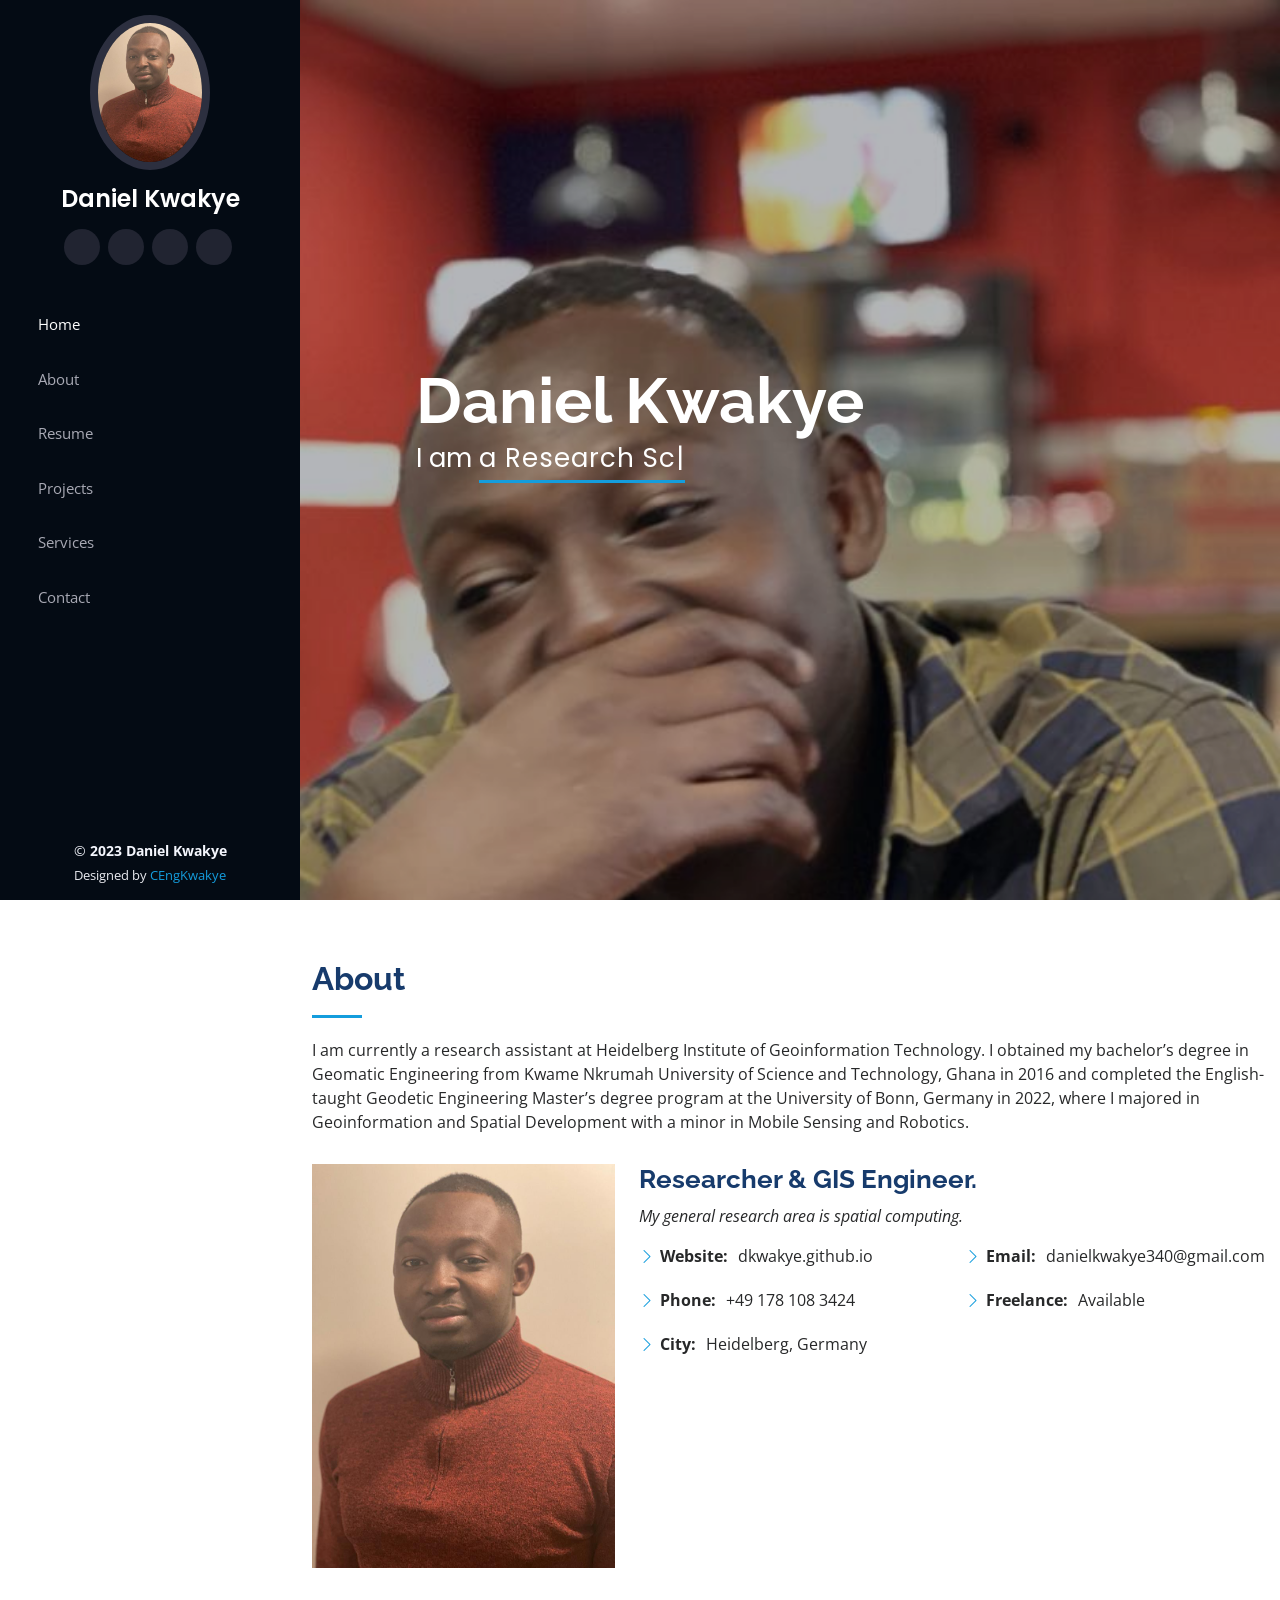
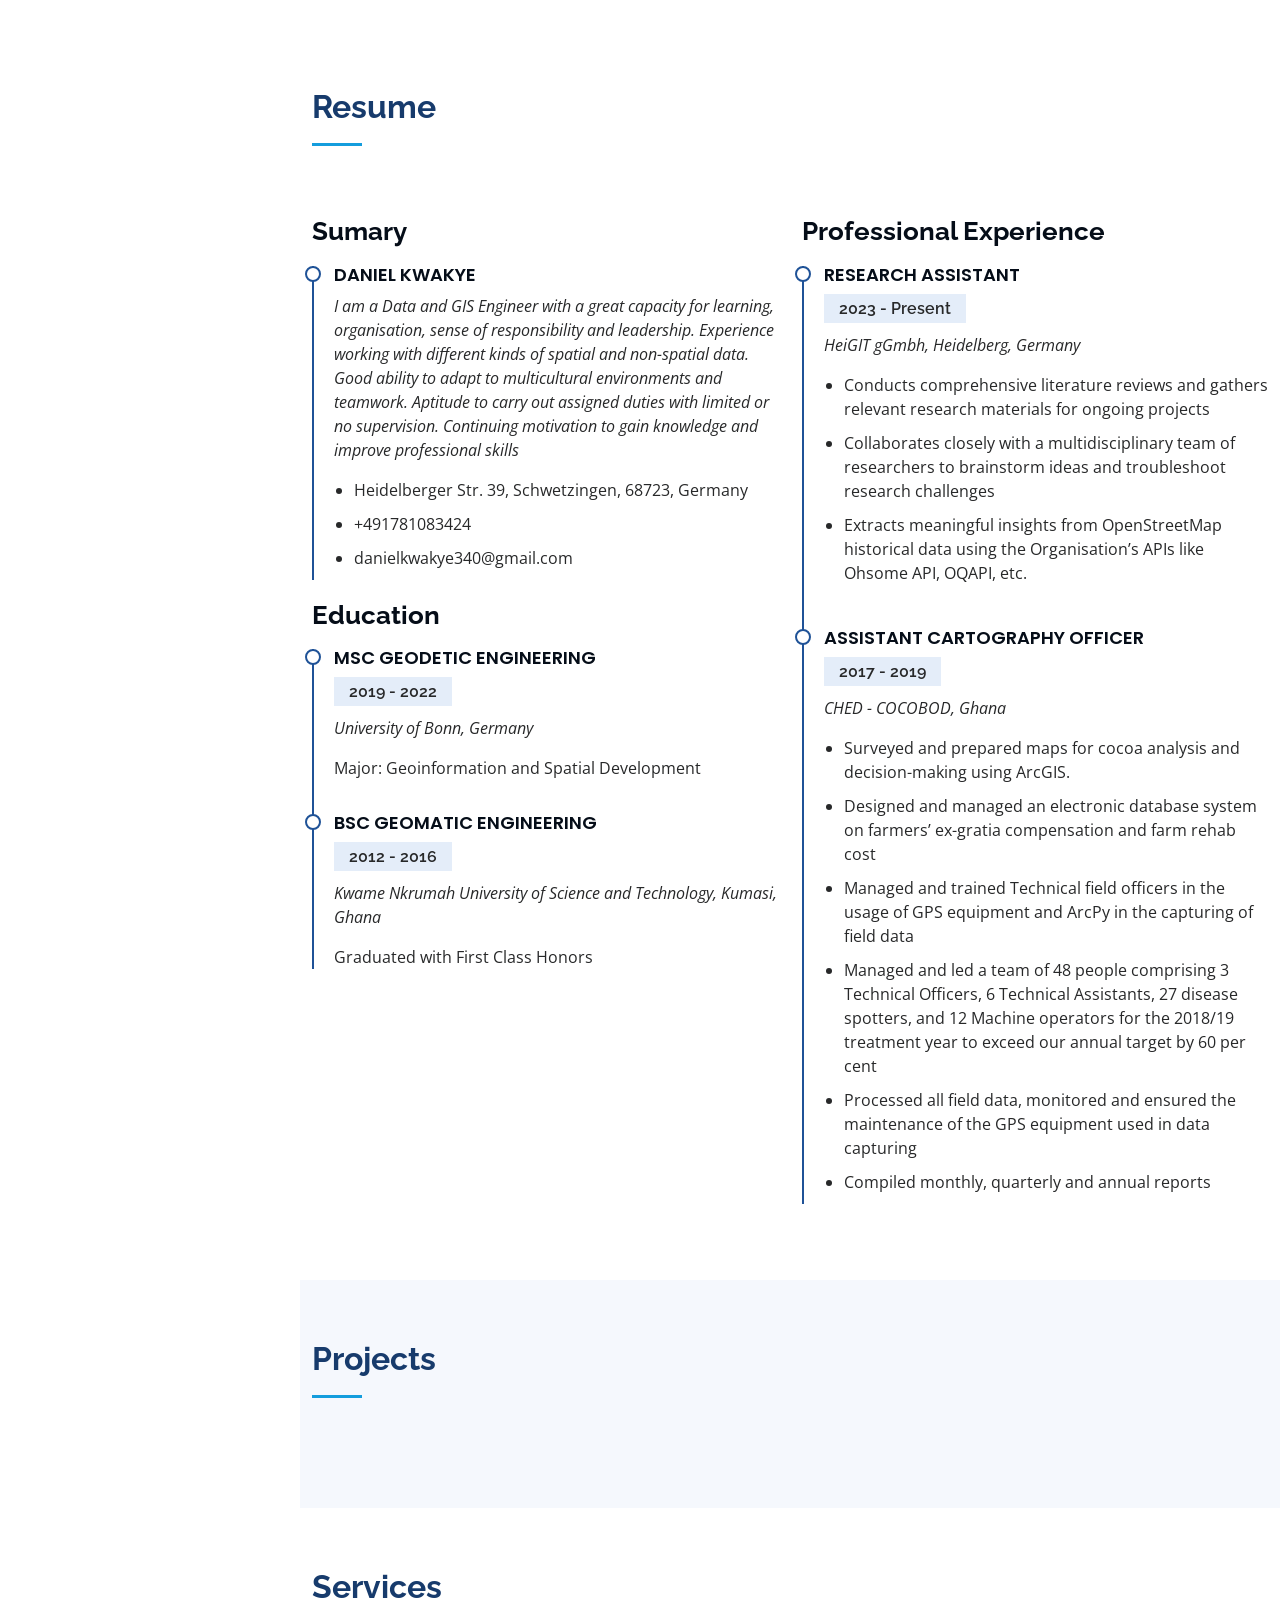
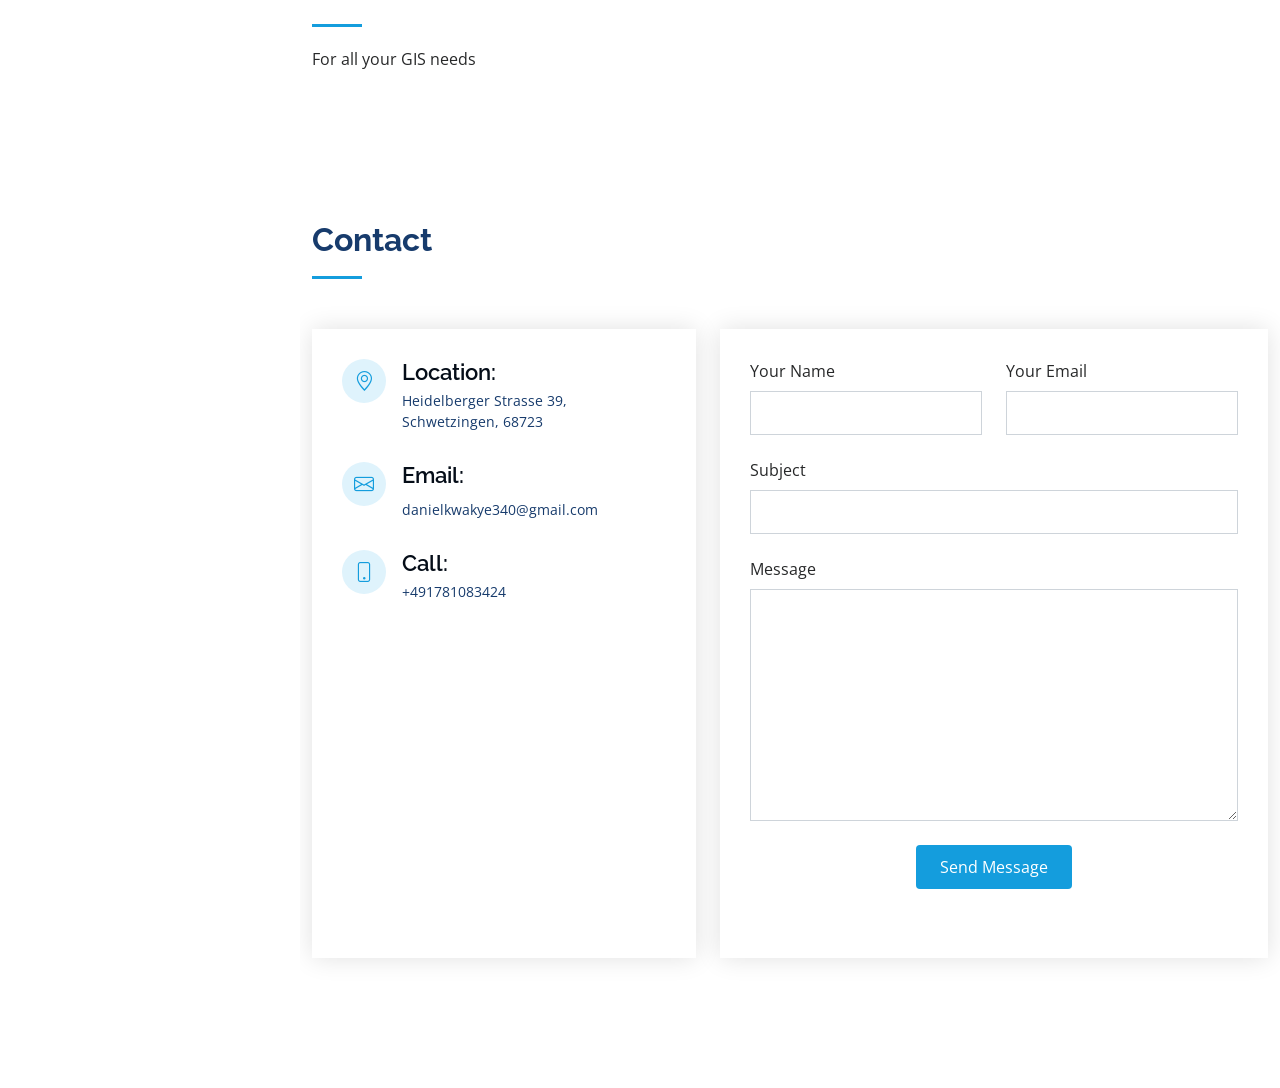
==== index.html @ 57296fc9 "resume" ====
<!DOCTYPE html>
<html lang="en">

<head>
  <meta charset="utf-8">
  <meta content="width=device-width, initial-scale=1.0" name="viewport">

  <title>Daniel Kwakye</title>
  <meta content="" name="description">
  <meta content="" name="keywords">

  <!-- Favicons -->
  <link href="assets/img/logo1.png" rel="icon">
  <link href="assets/img/logo.png" rel="apple-touch-icon">

  <!-- Google Fonts -->
  <link href="https://fonts.googleapis.com/css?family=Open+Sans:300,300i,400,400i,600,600i,700,700i|Raleway:300,300i,400,400i,500,500i,600,600i,700,700i|Poppins:300,300i,400,400i,500,500i,600,600i,700,700i" rel="stylesheet">

  <!-- Vendor CSS Files -->
  <link href="assets/vendor/aos/aos.css" rel="stylesheet">
  <link href="assets/vendor/bootstrap/css/bootstrap.min.css" rel="stylesheet">
  <link href="assets/vendor/bootstrap-icons/bootstrap-icons.css" rel="stylesheet">
  <link href="assets/vendor/boxicons/css/boxicons.min.css" rel="stylesheet">
  <link href="assets/vendor/glightbox/css/glightbox.min.css" rel="stylesheet">
  <link href="assets/vendor/swiper/swiper-bundle.min.css" rel="stylesheet">

  <!-- Template Main CSS File -->
  <link href="assets/css/style.css" rel="stylesheet">

  <!-- =======================================================
  * Template Name: iPortfolio - v3.10.0
  * Template URL: https://bootstrapmade.com/iportfolio-bootstrap-portfolio-websites-template/
  * Author: BootstrapMade.com
  * License: https://bootstrapmade.com/license/
  ======================================================== -->
</head>

<body>

  <!-- ======= Mobile nav toggle button ======= -->
  <i class="bi bi-list mobile-nav-toggle d-xl-none"></i>

  <!-- ======= Header ======= -->
  <header id="header">
    <div class="d-flex flex-column">

      <div class="profile">
        <img src="assets/img/profile-img.jpeg" alt="" class="img-fluid rounded-circle">
        <h1 class="text-light"><a href="index.html">Daniel Kwakye</a></h1>
        <div class="social-links mt-3 text-center">
          <a href="#" onclick='window.open("https://twitter.com/CEng_Kwakye");return false;' class="twitter"><i class="bx bxl-twitter"></i></a>
          <a target= "_blank" href="https://www.facebook.com/KatakyieKofiKwakye/" class="facebook"><i class="bx bxl-facebook"></i></a>
          <a target= "_blank" href="https://www.instagram.com/ebanksdaniels/" class="instagram"><i class="bx bxl-instagram"></i></a>
          <!-- <a href="#" class="google-plus"><i class="bx bxl-skype"></i></a> -->
          <a target= "_blank" href="https://www.linkedin.com/in/daniel-kwakye-939b3a102/" class="linkedin"><i class="bx bxl-linkedin"></i></a>
        </div>
      </div>

      <nav id="navbar" class="nav-menu navbar">
        <ul>
          <li><a href="#hero" class="nav-link scrollto active"><i class="bx bx-home"></i> <span>Home</span></a></li>
          <li><a href="#about" class="nav-link scrollto"><i class="bx bx-user"></i> <span>About</span></a></li>
          <li><a href="#resume" class="nav-link scrollto"><i class="bx bx-file-blank"></i> <span>Resume</span></a></li>
          <li><a href="#portfolio" class="nav-link scrollto"><i class="bx bx-book-content"></i> <span>Projects</span></a></li>
          <li><a href="#services" class="nav-link scrollto"><i class="bx bx-server"></i> <span>Services</span></a></li>
          <li><a href="#contact" class="nav-link scrollto"><i class="bx bx-envelope"></i> <span>Contact</span></a></li>
        </ul>
      </nav><!-- .nav-menu -->
    </div>
  </header><!-- End Header -->

  <!-- ======= Hero Section ======= -->
  <section id="hero" class="d-flex flex-column justify-content-center align-items-center">
    <div class="hero-container" data-aos="fade-in">
      <h1>Daniel Kwakye</h1>
      <p>I am <span class="typed" data-typed-items=" a Research Scientist, a Developer, a GIS Consultant, an Engineer"></span></p>
    </div>
  </section><!-- End Hero -->

  <main id="main">

    <!-- ======= About Section ======= -->
    <section id="about" class="about">
      <div class="container">

        <div class="section-title">
          <h2>About</h2>
          <p>
            I am currently a research assistant at Heidelberg Institute of Geoinformation Technology.
            I obtained my bachelor’s degree in Geomatic Engineering from Kwame Nkrumah University of Science and Technology,
            Ghana in 2016 and completed the English-taught Geodetic Engineering Master’s degree program at the University of Bonn,
            Germany in 2022, where I majored in Geoinformation and Spatial Development with a minor in Mobile Sensing and Robotics.
          </p>
        </div>

        <div class="row">
          <div class="col-lg-4" data-aos="fade-right">
            <img src="assets/img/profile-img.jpeg" class="img-fluid" alt="">
          </div>
          <div class="col-lg-8 pt-4 pt-lg-0 content" data-aos="fade-left">
            <h3>Researcher &amp; GIS Engineer.</h3>
            <p class="fst-italic">
              My general research area is spatial computing.
            </p>
            <div class="row">
              <div class="col-lg-6">
                <ul>
                  <!-- <li><i class="bi bi-chevron-right"></i> <strong>Birthday:</strong> <span>1 May 1995</span></li> -->
                  <li><i class="bi bi-chevron-right"></i> <strong>Website:</strong> <span>dkwakye.github.io</span></li>
                  <li><i class="bi bi-chevron-right"></i> <strong>Phone:</strong> <span>+49 178 108 3424</span></li>
                  <li><i class="bi bi-chevron-right"></i> <strong>City:</strong> <span>Heidelberg, Germany</span></li>
                </ul>
              </div>
              <div class="col-lg-6">
                <ul>
                  <!-- <li><i class="bi bi-chevron-right"></i> <strong>Age:</strong> <span>30</span></li> -->
                  <!-- <li><i class="bi bi-chevron-right"></i> <strong>Degree:</strong> <span>Master</span></li> -->
                  <li><i class="bi bi-chevron-right"></i> <strong>Email:</strong> <span>danielkwakye340@gmail.com</span></li>
                  <li><i class="bi bi-chevron-right"></i> <strong>Freelance:</strong> <span>Available</span></li>
                </ul>
              </div>
            </div>
            <p>
              
            </p>
          </div>
        </div>

      </div>
    </section><!-- End About Section -->

    <!-- ======= Facts Section =======
    <section id="facts" class="facts">
      <div class="container">

        <div class="section-title">
          <h2>Facts</h2>
          <p>Magnam dolores commodi suscipit. Necessitatibus eius consequatur ex aliquid fuga eum quidem. Sit sint consectetur velit. Quisquam quos quisquam cupiditate. Et nemo qui impedit suscipit alias ea. Quia fugiat sit in iste officiis commodi quidem hic quas.</p>
        </div>

        <div class="row no-gutters">

          <div class="col-lg-3 col-md-6 d-md-flex align-items-md-stretch" data-aos="fade-up">
            <div class="count-box">
              <i class="bi bi-emoji-smile"></i>
              <span data-purecounter-start="0" data-purecounter-end="232" data-purecounter-duration="1" class="purecounter"></span>
              <p><strong>Happy Clients</strong> consequuntur quae</p>
            </div>
          </div>

          <div class="col-lg-3 col-md-6 d-md-flex align-items-md-stretch" data-aos="fade-up" data-aos-delay="100">
            <div class="count-box">
              <i class="bi bi-journal-richtext"></i>
              <span data-purecounter-start="0" data-purecounter-end="521" data-purecounter-duration="1" class="purecounter"></span>
              <p><strong>Projects</strong> adipisci atque cum quia aut</p>
            </div>
          </div>

          <div class="col-lg-3 col-md-6 d-md-flex align-items-md-stretch" data-aos="fade-up" data-aos-delay="200">
            <div class="count-box">
              <i class="bi bi-headset"></i>
              <span data-purecounter-start="0" data-purecounter-end="1453" data-purecounter-duration="1" class="purecounter"></span>
              <p><strong>Hours Of Support</strong> aut commodi quaerat</p>
            </div>
          </div>

          <div class="col-lg-3 col-md-6 d-md-flex align-items-md-stretch" data-aos="fade-up" data-aos-delay="300">
            <div class="count-box">
              <i class="bi bi-people"></i>
              <span data-purecounter-start="0" data-purecounter-end="32" data-purecounter-duration="1" class="purecounter"></span>
              <p><strong>Hard Workers</strong> rerum asperiores dolor</p>
            </div>
          </div>

        </div>

      </div>
    </section>End Facts Section -->

    <!-- ======= Skills Section ======= -->
    <!-- <section id="skills" class="skills section-bg">
      <div class="container">

        <div class="section-title">
          <h2>Skills</h2>
          <p>Magnam dolores commodi suscipit. Necessitatibus eius consequatur ex aliquid fuga eum quidem. Sit sint consectetur velit. Quisquam quos quisquam cupiditate. Et nemo qui impedit suscipit alias ea. Quia fugiat sit in iste officiis commodi quidem hic quas.</p>
        </div>

        <div class="row skills-content">

          <div class="col-lg-6" data-aos="fade-up">

            <div class="progress">
              <span class="skill">HTML <i class="val">100%</i></span>
              <div class="progress-bar-wrap">
                <div class="progress-bar" role="progressbar" aria-valuenow="100" aria-valuemin="0" aria-valuemax="100"></div>
              </div>
            </div>

            <div class="progress">
              <span class="skill">CSS <i class="val">90%</i></span>
              <div class="progress-bar-wrap">
                <div class="progress-bar" role="progressbar" aria-valuenow="90" aria-valuemin="0" aria-valuemax="100"></div>
              </div>
            </div>

            <div class="progress">
              <span class="skill">JavaScript <i class="val">75%</i></span>
              <div class="progress-bar-wrap">
                <div class="progress-bar" role="progressbar" aria-valuenow="75" aria-valuemin="0" aria-valuemax="100"></div>
              </div>
            </div>

          </div>

          <div class="col-lg-6" data-aos="fade-up" data-aos-delay="100">

            <div class="progress">
              <span class="skill">PHP <i class="val">80%</i></span>
              <div class="progress-bar-wrap">
                <div class="progress-bar" role="progressbar" aria-valuenow="80" aria-valuemin="0" aria-valuemax="100"></div>
              </div>
            </div>

            <div class="progress">
              <span class="skill">WordPress/CMS <i class="val">90%</i></span>
              <div class="progress-bar-wrap">
                <div class="progress-bar" role="progressbar" aria-valuenow="90" aria-valuemin="0" aria-valuemax="100"></div>
              </div>
            </div>

            <div class="progress">
              <span class="skill">Photoshop <i class="val">55%</i></span>
              <div class="progress-bar-wrap">
                <div class="progress-bar" role="progressbar" aria-valuenow="55" aria-valuemin="0" aria-valuemax="100"></div>
              </div>
            </div>

          </div>

        </div>

      </div>
    </section>End Skills Section -->

    <!-- ======= Resume Section ======= -->
    <section id="resume" class="resume">
      <div class="container">

        <div class="section-title">
          <h2>Resume</h2>
          <p></p>
        </div>

        <div class="row">
          <div class="col-lg-6" data-aos="fade-up">
            <h3 class="resume-title">Sumary</h3>
            <div class="resume-item pb-0">
              <h4>Daniel Kwakye</h4>
              <p><em>
                I am a Data and GIS Engineer with a great capacity for learning, organisation, sense of
                responsibility and leadership. Experience working with different kinds of spatial and
                non-spatial data. Good ability to adapt to multicultural environments and teamwork.
                Aptitude to carry out assigned duties with limited or no supervision. Continuing motivation to gain knowledge and improve professional skills
              </em></p>
              <ul>
                <li>Heidelberger Str. 39, Schwetzingen, 68723, Germany</li>
                <li>+491781083424</li>
                <li>danielkwakye340@gmail.com</li>
              </ul>
            </div>

            <h3 class="resume-title">Education</h3>
            <div class="resume-item">
              <h4>MSc Geodetic Engineering</h4>
              <h5>2019 - 2022</h5>
              <p><em>University of Bonn, Germany</em></p>
              <p>Major: Geoinformation and Spatial Development</p>
            </div>
            <div class="resume-item">
              <h4>BSc Geomatic Engineering</h4>
              <h5>2012 - 2016</h5>
              <p><em>Kwame Nkrumah University of Science and Technology, Kumasi, Ghana</em></p>
              <p> Graduated with First Class Honors</p>
            </div>
          </div>
          <div class="col-lg-6" data-aos="fade-up" data-aos-delay="100">
            <h3 class="resume-title">Professional Experience</h3>
            <div class="resume-item">
              <h4>Research Assistant</h4>
              <h5>2023 - Present</h5>
              <p><em>HeiGIT gGmbh, Heidelberg, Germany </em></p>
              <ul>
                <li>Conducts comprehensive literature reviews and gathers relevant research
                  materials for ongoing projects</li>
                <li>Collaborates closely with a multidisciplinary team of researchers to brainstorm
                  ideas and troubleshoot research challenges </li>
                <li>Extracts meaningful insights from OpenStreetMap historical data using the
                  Organisation’s APIs like Ohsome API, OQAPI, etc.</li>
              </ul>
            </div>
            <div class="resume-item">
              <h4>Assistant Cartography Officer</h4>
              <h5>2017 - 2019</h5>
              <p><em>CHED - COCOBOD, Ghana</em></p>
              <ul>
                <li>Surveyed and prepared maps for cocoa analysis and decision-making using
                  ArcGIS.</li>
                <li>Designed and managed an electronic database system on farmers’ ex-gratia
                  compensation and farm rehab cost</li>
                <li>Managed and trained Technical field officers in the usage of GPS equipment and
                  ArcPy in the capturing of field data</li>
                <li>Managed and led a team of 48 people comprising 3 Technical Officers, 6
                  Technical Assistants, 27 disease spotters, and 12 Machine operators for the
                  2018/19 treatment year to exceed our annual target by 60 per cent</li>
                <li>Processed all field data, monitored and ensured the maintenance of the GPS
                  equipment used in data capturing</li>
                <li>Compiled monthly, quarterly and annual reports</li>
              </ul>
            </div>
          </div>
        </div>

      </div>
    </section><!-- End Resume Section -->

    <!-- ======= Portfolio Section ======= -->
    <section id="portfolio" class="portfolio section-bg">
      <div class="container">

        <div class="section-title">
          <h2>Projects</h2>
          <p>

          </p>
        </div>

        <!-- <div class="row" data-aos="fade-up">
          <div class="col-lg-12 d-flex justify-content-center">
            <ul id="portfolio-flters">
              <li data-filter="*" class="filter-active">All</li>
              <li data-filter=".filter-app">App</li>
              <li data-filter=".filter-card">Card</li>
              <li data-filter=".filter-web">Web</li>
            </ul>
          </div>
        </div>

        <div class="row portfolio-container" data-aos="fade-up" data-aos-delay="100">

          <div class="col-lg-4 col-md-6 portfolio-item filter-app">
            <div class="portfolio-wrap">
              <img src="assets/img/portfolio/portfolio-1.jpg" class="img-fluid" alt="">
              <div class="portfolio-links">
                <a href="assets/img/portfolio/portfolio-1.jpg" data-gallery="portfolioGallery" class="portfolio-lightbox" title="App 1"><i class="bx bx-plus"></i></a>
                <a href="portfolio-details.html" title="More Details"><i class="bx bx-link"></i></a>
              </div>
            </div>
          </div>

          <div class="col-lg-4 col-md-6 portfolio-item filter-web">
            <div class="portfolio-wrap">
              <img src="assets/img/portfolio/portfolio-2.jpg" class="img-fluid" alt="">
              <div class="portfolio-links">
                <a href="assets/img/portfolio/portfolio-2.jpg" data-gallery="portfolioGallery" class="portfolio-lightbox" title="Web 3"><i class="bx bx-plus"></i></a>
                <a href="portfolio-details.html" title="More Details"><i class="bx bx-link"></i></a>
              </div>
            </div>
          </div>

          <div class="col-lg-4 col-md-6 portfolio-item filter-app">
            <div class="portfolio-wrap">
              <img src="assets/img/portfolio/portfolio-3.jpg" class="img-fluid" alt="">
              <div class="portfolio-links">
                <a href="assets/img/portfolio/portfolio-3.jpg" data-gallery="portfolioGallery" class="portfolio-lightbox" title="App 2"><i class="bx bx-plus"></i></a>
                <a href="portfolio-details.html" title="More Details"><i class="bx bx-link"></i></a>
              </div>
            </div>
          </div>

          <div class="col-lg-4 col-md-6 portfolio-item filter-card">
            <div class="portfolio-wrap">
              <img src="assets/img/portfolio/portfolio-4.jpg" class="img-fluid" alt="">
              <div class="portfolio-links">
                <a href="assets/img/portfolio/portfolio-4.jpg" data-gallery="portfolioGallery" class="portfolio-lightbox" title="Card 2"><i class="bx bx-plus"></i></a>
                <a href="portfolio-details.html" title="More Details"><i class="bx bx-link"></i></a>
              </div>
            </div>
          </div>

          <div class="col-lg-4 col-md-6 portfolio-item filter-web">
            <div class="portfolio-wrap">
              <img src="assets/img/portfolio/portfolio-5.jpg" class="img-fluid" alt="">
              <div class="portfolio-links">
                <a href="assets/img/portfolio/portfolio-5.jpg" data-gallery="portfolioGallery" class="portfolio-lightbox" title="Web 2"><i class="bx bx-plus"></i></a>
                <a href="portfolio-details.html" title="More Details"><i class="bx bx-link"></i></a>
              </div>
            </div>
          </div>

          <div class="col-lg-4 col-md-6 portfolio-item filter-app">
            <div class="portfolio-wrap">
              <img src="assets/img/portfolio/portfolio-6.jpg" class="img-fluid" alt="">
              <div class="portfolio-links">
                <a href="assets/img/portfolio/portfolio-6.jpg" data-gallery="portfolioGallery" class="portfolio-lightbox" title="App 3"><i class="bx bx-plus"></i></a>
                <a href="portfolio-details.html" title="More Details"><i class="bx bx-link"></i></a>
              </div>
            </div>
          </div>

          <div class="col-lg-4 col-md-6 portfolio-item filter-card">
            <div class="portfolio-wrap">
              <img src="assets/img/portfolio/portfolio-7.jpg" class="img-fluid" alt="">
              <div class="portfolio-links">
                <a href="assets/img/portfolio/portfolio-7.jpg" data-gallery="portfolioGallery" class="portfolio-lightbox" title="Card 1"><i class="bx bx-plus"></i></a>
                <a href="portfolio-details.html" title="More Details"><i class="bx bx-link"></i></a>
              </div>
            </div>
          </div>

          <div class="col-lg-4 col-md-6 portfolio-item filter-card">
            <div class="portfolio-wrap">
              <img src="assets/img/portfolio/portfolio-8.jpg" class="img-fluid" alt="">
              <div class="portfolio-links">
                <a href="assets/img/portfolio/portfolio-8.jpg" data-gallery="portfolioGallery" class="portfolio-lightbox" title="Card 3"><i class="bx bx-plus"></i></a>
                <a href="portfolio-details.html" title="More Details"><i class="bx bx-link"></i></a>
              </div>
            </div>
          </div>

          <div class="col-lg-4 col-md-6 portfolio-item filter-web">
            <div class="portfolio-wrap">
              <img src="assets/img/portfolio/portfolio-9.jpg" class="img-fluid" alt="">
              <div class="portfolio-links">
                <a href="assets/img/portfolio/portfolio-9.jpg" data-gallery="portfolioGallery" class="portfolio-lightbox" title="Web 3"><i class="bx bx-plus"></i></a>
                <a href="portfolio-details.html" title="More Details"><i class="bx bx-link"></i></a>
              </div>
            </div>
          </div>

        </div>

      </div> -->
    </section><!-- End Portfolio Section -->

    <!-- ======= Services Section ======= -->
    <section id="services" class="services">
      <div class="container">

        <div class="section-title">
          <h2>Services</h2>
          <p> For all your GIS needs</p>
        </div>

        <!-- <div class="row">
          <div class="col-lg-4 col-md-6 icon-box" data-aos="fade-up">
            <div class="icon"><i class="bi bi-briefcase"></i></div>
            <h4 class="title"><a href="">Lorem Ipsum</a></h4>
            <p class="description">Voluptatum deleniti atque corrupti quos dolores et quas molestias excepturi sint occaecati cupiditate non provident</p>
          </div>
          <div class="col-lg-4 col-md-6 icon-box" data-aos="fade-up" data-aos-delay="100">
            <div class="icon"><i class="bi bi-card-checklist"></i></div>
            <h4 class="title"><a href="">Dolor Sitema</a></h4>
            <p class="description">Minim veniam, quis nostrud exercitation ullamco laboris nisi ut aliquip ex ea commodo consequat tarad limino ata</p>
          </div>
          <div class="col-lg-4 col-md-6 icon-box" data-aos="fade-up" data-aos-delay="200">
            <div class="icon"><i class="bi bi-bar-chart"></i></div>
            <h4 class="title"><a href="">Sed ut perspiciatis</a></h4>
            <p class="description">Duis aute irure dolor in reprehenderit in voluptate velit esse cillum dolore eu fugiat nulla pariatur</p>
          </div>
          <div class="col-lg-4 col-md-6 icon-box" data-aos="fade-up" data-aos-delay="300">
            <div class="icon"><i class="bi bi-binoculars"></i></div>
            <h4 class="title"><a href="">Magni Dolores</a></h4>
            <p class="description">Excepteur sint occaecat cupidatat non proident, sunt in culpa qui officia deserunt mollit anim id est laborum</p>
          </div>
          <div class="col-lg-4 col-md-6 icon-box" data-aos="fade-up" data-aos-delay="400">
            <div class="icon"><i class="bi bi-brightness-high"></i></div>
            <h4 class="title"><a href="">Nemo Enim</a></h4>
            <p class="description">At vero eos et accusamus et iusto odio dignissimos ducimus qui blanditiis praesentium voluptatum deleniti atque</p>
          </div>
          <div class="col-lg-4 col-md-6 icon-box" data-aos="fade-up" data-aos-delay="500">
            <div class="icon"><i class="bi bi-calendar4-week"></i></div>
            <h4 class="title"><a href="">Eiusmod Tempor</a></h4>
            <p class="description">Et harum quidem rerum facilis est et expedita distinctio. Nam libero tempore, cum soluta nobis est eligendi</p>
          </div>
        </div>

      </div> -->
    </section><!-- End Services Section -->

    <!-- ======= Testimonials Section ======= -->
    <!-- <section id="testimonials" class="testimonials section-bg">
      <div class="container">

        <div class="section-title">
          <h2>Testimonials</h2>
          <p>Magnam dolores commodi suscipit. Necessitatibus eius consequatur ex aliquid fuga eum quidem. Sit sint consectetur velit. Quisquam quos quisquam cupiditate. Et nemo qui impedit suscipit alias ea. Quia fugiat sit in iste officiis commodi quidem hic quas.</p>
        </div>

        <div class="testimonials-slider swiper" data-aos="fade-up" data-aos-delay="100">
          <div class="swiper-wrapper">

            <div class="swiper-slide">
              <div class="testimonial-item" data-aos="fade-up">
                <p>
                  <i class="bx bxs-quote-alt-left quote-icon-left"></i>
                  Proin iaculis purus consequat sem cure digni ssim donec porttitora entum suscipit rhoncus. Accusantium quam, ultricies eget id, aliquam eget nibh et. Maecen aliquam, risus at semper.
                  <i class="bx bxs-quote-alt-right quote-icon-right"></i>
                </p>
                <img src="assets/img/testimonials/testimonials-1.jpg" class="testimonial-img" alt="">
                <h3>Saul Goodman</h3>
                <h4>Ceo &amp; Founder</h4>
              </div>
            </div><!-- End testimonial item -->

            <!-- <div class="swiper-slide">
              <div class="testimonial-item" data-aos="fade-up" data-aos-delay="100">
                <p>
                  <i class="bx bxs-quote-alt-left quote-icon-left"></i>
                  Export tempor illum tamen malis malis eram quae irure esse labore quem cillum quid cillum eram malis quorum velit fore eram velit sunt aliqua noster fugiat irure amet legam anim culpa.
                  <i class="bx bxs-quote-alt-right quote-icon-right"></i>
                </p>
                <img src="assets/img/testimonials/testimonials-2.jpg" class="testimonial-img" alt="">
                <h3>Sara Wilsson</h3>
                <h4>Designer</h4>
              </div> -->
            </div><!-- End testimonial item -->

            <!-- <div class="swiper-slide">
              <div class="testimonial-item" data-aos="fade-up" data-aos-delay="200">
                <p>
                  <i class="bx bxs-quote-alt-left quote-icon-left"></i>
                  Enim nisi quem export duis labore cillum quae magna enim sint quorum nulla quem veniam duis minim tempor labore quem eram duis noster aute amet eram fore quis sint minim.
                  <i class="bx bxs-quote-alt-right quote-icon-right"></i>
                </p>
                <img src="assets/img/testimonials/testimonials-3.jpg" class="testimonial-img" alt="">
                <h3>Jena Karlis</h3>
                <h4>Store Owner</h4>
              </div> -->
            </div><!-- End testimonial item -->

            <!-- <div class="swiper-slide">
              <div class="testimonial-item" data-aos="fade-up" data-aos-delay="300">
                <p>
                  <i class="bx bxs-quote-alt-left quote-icon-left"></i>
                  Fugiat enim eram quae cillum dolore dolor amet nulla culpa multos export minim fugiat minim velit minim dolor enim duis veniam ipsum anim magna sunt elit fore quem dolore labore illum veniam.
                  <i class="bx bxs-quote-alt-right quote-icon-right"></i>
                </p>
                <img src="assets/img/testimonials/testimonials-4.jpg" class="testimonial-img" alt="">
                <h3>Matt Brandon</h3>
                <h4>Freelancer</h4>
              </div> -->
            </div><!-- End testimonial item -->

            <!-- <div class="swiper-slide">
              <div class="testimonial-item" data-aos="fade-up" data-aos-delay="400">
                <p>
                  <i class="bx bxs-quote-alt-left quote-icon-left"></i>
                  Quis quorum aliqua sint quem legam fore sunt eram irure aliqua veniam tempor noster veniam enim culpa labore duis sunt culpa nulla illum cillum fugiat legam esse veniam culpa fore nisi cillum quid.
                  <i class="bx bxs-quote-alt-right quote-icon-right"></i>
                </p>
                <img src="assets/img/testimonials/testimonials-5.jpg" class="testimonial-img" alt="">
                <h3>John Larson</h3>
                <h4>Entrepreneur</h4>
              </div> -->
            <!-- </div>End testimonial item

          </div>
          <div class="swiper-pagination"></div>
        </div>

      </div> -->
    <!-- </section>End Testimonials Section -->

    <!-- ======= Contact Section ======= -->
    <section id="contact" class="contact">
      <div class="container">

        <div class="section-title">
          <h2>Contact</h2>
          <p></p>
        </div>

        <div class="row" data-aos="fade-in">

          <div class="col-lg-5 d-flex align-items-stretch">
            <div class="info">
              <div class="address">
                <i class="bi bi-geo-alt"></i>
                <h4>Location:</h4>
                <p>Heidelberger Strasse 39, Schwetzingen, 68723</p>
              </div>

              <div class="email">
                <i class="bi bi-envelope"></i>
                <h4>Email:</h4>
                <p>danielkwakye340@gmail.com</p>
              </div>

              <div class="phone">
                <i class="bi bi-phone"></i>
                <h4>Call:</h4>
                <p>+491781083424</p> 
              </div>

              <iframe src="https://www.google.com/maps/embed?pb=!1m18!1m12!1m3!1d2524.3777165142396!2d7.096722815277364!3d50.750029573614825!2m3!1f0!2f0!3f0!3m2!1i1024!2i768!4f13.1!3m3!1m2!1s0x47bee1ac1b691449%3A0x577710850cd4d955!2sAm%20Jesuitenhof%203%2C%2053117%20Bonn!5e0!3m2!1sen!2sde!4v1677999842042!5m2!1sen!2sde" 
              frameborder="0" style="border:0; width: 100%; height: 290px;" allowfullscreen></iframe>
            </div>

          </div>

          <div class="col-lg-7 mt-5 mt-lg-0 d-flex align-items-stretch">
            <form action="forms/contact.php" method="post" role="form" class="php-email-form">
              <div class="row">
                <div class="form-group col-md-6">
                  <label for="name">Your Name</label>
                  <input type="text" name="name" class="form-control" id="name" required>
                </div>
                <div class="form-group col-md-6">
                  <label for="name">Your Email</label>
                  <input type="email" class="form-control" name="email" id="email" required>
                </div>
              </div>
              <div class="form-group">
                <label for="name">Subject</label>
                <input type="text" class="form-control" name="subject" id="subject" required>
              </div>
              <div class="form-group">
                <label for="name">Message</label>
                <textarea class="form-control" name="message" rows="10" required></textarea>
              </div>
              <div class="my-3">
                <div class="loading">Loading</div>
                <div class="error-message"></div>
                <div class="sent-message">Your message has been sent. Thank you!</div>
              </div>
              <div class="text-center"><button type="submit">Send Message</button></div>
            </form>
          </div>

        </div>

      </div>
    </section><!-- End Contact Section -->

  </main><!-- End #main -->

  <!-- ======= Footer ======= -->
  <footer id="footer">
    <div class="container">
      <div class="copyright">
        &copy;  <strong><span>2023 Daniel Kwakye</span></strong>
      </div>
      <div class="credits">
        <!-- All the links in the footer should remain intact. -->
        <!-- You can delete the links only if you purchased the pro version. -->
        <!-- Licensing information: https://bootstrapmade.com/license/ -->
        <!-- Purchase the pro version with working PHP/AJAX contact form: https://bootstrapmade.com/iportfolio-bootstrap-portfolio-websites-template/ -->
        Designed by <a href="https://twitter.com/CEng_Kwakye">CEngKwakye</a>
      </div>
    </div>
  </footer><!-- End  Footer -->

  <a href="#" class="back-to-top d-flex align-items-center justify-content-center"><i class="bi bi-arrow-up-short"></i></a>

  <!-- Vendor JS Files -->
  <script src="assets/vendor/purecounter/purecounter_vanilla.js"></script>
  <script src="assets/vendor/aos/aos.js"></script>
  <script src="assets/vendor/bootstrap/js/bootstrap.bundle.min.js"></script>
  <script src="assets/vendor/glightbox/js/glightbox.min.js"></script>
  <script src="assets/vendor/isotope-layout/isotope.pkgd.min.js"></script>
  <script src="assets/vendor/swiper/swiper-bundle.min.js"></script>
  <script src="assets/vendor/typed.js/typed.min.js"></script>
  <script src="assets/vendor/waypoints/noframework.waypoints.js"></script>
  <script src="assets/vendor/php-email-form/validate.js"></script>

  <!-- Template Main JS File -->
  <script src="assets/js/main.js"></script>

</body>

</html>
---- assets/css/style.css ----
/**
* Template Name: iPortfolio - v3.10.0
* Template URL: https://bootstrapmade.com/iportfolio-bootstrap-portfolio-websites-template/
* Author: BootstrapMade.com
* License: https://bootstrapmade.com/license/
*/

/*--------------------------------------------------------------
# General
--------------------------------------------------------------*/
body {
  font-family: "Open Sans", sans-serif;
  color: #272829;
}

a {
  color: #149ddd;
  text-decoration: none;
}

a:hover {
  color: #37b3ed;
  text-decoration: none;
}

h1,
h2,
h3,
h4,
h5,
h6 {
  font-family: "Raleway", sans-serif;
}

/*--------------------------------------------------------------
# Back to top button
--------------------------------------------------------------*/
.back-to-top {
  position: fixed;
  visibility: hidden;
  opacity: 0;
  right: 15px;
  bottom: 15px;
  z-index: 996;
  background: #149ddd;
  width: 40px;
  height: 40px;
  border-radius: 50px;
  transition: all 0.4s;
}

.back-to-top i {
  font-size: 28px;
  color: #fff;
  line-height: 0;
}

.back-to-top:hover {
  background: #2eafec;
  color: #fff;
}

.back-to-top.active {
  visibility: visible;
  opacity: 1;
}

/*--------------------------------------------------------------
# Header
--------------------------------------------------------------*/
#header {
  position: fixed;
  top: 0;
  left: 0;
  bottom: 0;
  width: 300px;
  transition: all ease-in-out 0.5s;
  z-index: 9997;
  transition: all 0.5s;
  padding: 0 15px;
  background: #040b14;
  overflow-y: auto;
}

#header .profile img {
  margin: 15px auto;
  display: block;
  width: 120px;
  border: 8px solid #2c2f3f;
}

#header .profile h1 {
  font-size: 24px;
  margin: 0;
  padding: 0;
  font-weight: 600;
  -moz-text-align-last: center;
  text-align-last: center;
  font-family: "Poppins", sans-serif;
}

#header .profile h1 a,
#header .profile h1 a:hover {
  color: #fff;
  text-decoration: none;
}

#header .profile .social-links a {
  font-size: 18px;
  display: inline-block;
  background: #212431;
  color: #fff;
  line-height: 1;
  padding: 8px 0;
  margin-right: 4px;
  border-radius: 50%;
  text-align: center;
  width: 36px;
  height: 36px;
  transition: 0.3s;
}

#header .profile .social-links a:hover {
  background: #149ddd;
  color: #fff;
  text-decoration: none;
}

#main {
  margin-left: 300px;
}

@media (max-width: 1199px) {
  #header {
    left: -300px;
  }

  #main {
    margin-left: 0;
  }
}

/*--------------------------------------------------------------
# Navigation Menu
--------------------------------------------------------------*/
/* Desktop Navigation */
.nav-menu {
  padding: 30px 0 0 0;
}

.nav-menu * {
  margin: 0;
  padding: 0;
  list-style: none;
}

.nav-menu>ul>li {
  position: relative;
  white-space: nowrap;
}

.nav-menu a,
.nav-menu a:focus {
  display: flex;
  align-items: center;
  color: #a8a9b4;
  padding: 12px 15px;
  margin-bottom: 8px;
  transition: 0.3s;
  font-size: 15px;
}

.nav-menu a i,
.nav-menu a:focus i {
  font-size: 24px;
  padding-right: 8px;
  color: #6f7180;
}

.nav-menu a:hover,
.nav-menu .active,
.nav-menu .active:focus,
.nav-menu li:hover>a {
  text-decoration: none;
  color: #fff;
}

.nav-menu a:hover i,
.nav-menu .active i,
.nav-menu .active:focus i,
.nav-menu li:hover>a i {
  color: #149ddd;
}

/* Mobile Navigation */
.mobile-nav-toggle {
  position: fixed;
  right: 15px;
  top: 15px;
  z-index: 9998;
  border: 0;
  font-size: 24px;
  transition: all 0.4s;
  outline: none !important;
  background-color: #149ddd;
  color: #fff;
  width: 40px;
  height: 40px;
  display: inline-flex;
  align-items: center;
  justify-content: center;
  line-height: 0;
  border-radius: 50px;
  cursor: pointer;
}

.mobile-nav-active {
  overflow: hidden;
}

.mobile-nav-active #header {
  left: 0;
}

/*--------------------------------------------------------------
# Hero Section
--------------------------------------------------------------*/
#hero {
  width: 100%;
  height: 100vh;
  background: url("../img/hero-bg.jpg") top center;
  background-size: cover;
}

#hero:before {
  content: "";
  background: rgba(5, 13, 24, 0.3);
  position: absolute;
  bottom: 0;
  top: 0;
  left: 0;
  right: 0;
  z-index: 1;
}

#hero .hero-container {
  position: relative;
  z-index: 2;
  min-width: 300px;
}

#hero h1 {
  margin: 0 0 10px 0;
  font-size: 64px;
  font-weight: 700;
  line-height: 56px;
  color: #fff;
}

#hero p {
  color: #fff;
  margin-bottom: 50px;
  font-size: 26px;
  font-family: "Poppins", sans-serif;
}

#hero p span {
  color: #fff;
  padding-bottom: 4px;
  letter-spacing: 1px;
  border-bottom: 3px solid #149ddd;
}

@media (min-width: 1024px) {
  #hero {
    background-attachment: fixed;
  }
}

@media (max-width: 768px) {
  #hero h1 {
    font-size: 28px;
    line-height: 36px;
  }

  #hero h2 {
    font-size: 18px;
    line-height: 24px;
    margin-bottom: 30px;
  }
}

/*--------------------------------------------------------------
# Sections General
--------------------------------------------------------------*/
section {
  padding: 60px 0;
  overflow: hidden;
}

.section-bg {
  background: #f5f8fd;
}

.section-title {
  padding-bottom: 30px;
}

.section-title h2 {
  font-size: 32px;
  font-weight: bold;
  margin-bottom: 20px;
  padding-bottom: 20px;
  position: relative;
  color: #173b6c;
}

.section-title h2::after {
  content: "";
  position: absolute;
  display: block;
  width: 50px;
  height: 3px;
  background: #149ddd;
  bottom: 0;
  left: 0;
}

.section-title p {
  margin-bottom: 0;
}

/*--------------------------------------------------------------
# About
--------------------------------------------------------------*/
.about .content h3 {
  font-weight: 700;
  font-size: 26px;
  color: #173b6c;
}

.about .content ul {
  list-style: none;
  padding: 0;
}

.about .content ul li {
  margin-bottom: 20px;
  display: flex;
  align-items: center;
}

.about .content ul strong {
  margin-right: 10px;
}

.about .content ul i {
  font-size: 16px;
  margin-right: 5px;
  color: #149ddd;
  line-height: 0;
}

.about .content p:last-child {
  margin-bottom: 0;
}

/*--------------------------------------------------------------
# Facts
--------------------------------------------------------------*/
.facts {
  padding-bottom: 30px;
}

.facts .count-box {
  padding: 30px;
  width: 100%;
}

.facts .count-box i {
  display: block;
  font-size: 44px;
  color: #149ddd;
  float: left;
  line-height: 0;
}

.facts .count-box span {
  font-size: 48px;
  line-height: 40px;
  display: block;
  font-weight: 700;
  color: #050d18;
  margin-left: 60px;
}

.facts .count-box p {
  padding: 15px 0 0 0;
  margin: 0 0 0 60px;
  font-family: "Raleway", sans-serif;
  font-size: 14px;
  color: #122f57;
}

.facts .count-box a {
  font-weight: 600;
  display: block;
  margin-top: 20px;
  color: #122f57;
  font-size: 15px;
  font-family: "Poppins", sans-serif;
  transition: ease-in-out 0.3s;
}

.facts .count-box a:hover {
  color: #1f5297;
}

/*--------------------------------------------------------------
# Akills
--------------------------------------------------------------*/
.skills .progress {
  height: 60px;
  display: block;
  background: none;
  border-radius: 0;
}

.skills .progress .skill {
  padding: 0;
  margin: 0 0 6px 0;
  text-transform: uppercase;
  display: block;
  font-weight: 600;
  font-family: "Poppins", sans-serif;
  color: #050d18;
}

.skills .progress .skill .val {
  float: right;
  font-style: normal;
}

.skills .progress-bar-wrap {
  background: #dce8f8;
  height: 10px;
}

.skills .progress-bar {
  width: 1px;
  height: 10px;
  transition: 0.9s;
  background-color: #149ddd;
}

/*--------------------------------------------------------------
# Resume
--------------------------------------------------------------*/
.resume .resume-title {
  font-size: 26px;
  font-weight: 700;
  margin-top: 20px;
  margin-bottom: 20px;
  color: #050d18;
}

.resume .resume-item {
  padding: 0 0 20px 20px;
  margin-top: -2px;
  border-left: 2px solid #1f5297;
  position: relative;
}

.resume .resume-item h4 {
  line-height: 18px;
  font-size: 18px;
  font-weight: 600;
  text-transform: uppercase;
  font-family: "Poppins", sans-serif;
  color: #050d18;
  margin-bottom: 10px;
}

.resume .resume-item h5 {
  font-size: 16px;
  background: #e4edf9;
  padding: 5px 15px;
  display: inline-block;
  font-weight: 600;
  margin-bottom: 10px;
}

.resume .resume-item ul {
  padding-left: 20px;
}

.resume .resume-item ul li {
  padding-bottom: 10px;
}

.resume .resume-item:last-child {
  padding-bottom: 0;
}

.resume .resume-item::before {
  content: "";
  position: absolute;
  width: 16px;
  height: 16px;
  border-radius: 50px;
  left: -9px;
  top: 0;
  background: #fff;
  border: 2px solid #1f5297;
}

/*--------------------------------------------------------------
# Portfolio
--------------------------------------------------------------*/
.portfolio .portfolio-item {
  margin-bottom: 30px;
}

.portfolio #portfolio-flters {
  padding: 0;
  margin: 0 auto 35px auto;
  list-style: none;
  text-align: center;
  background: #fff;
  border-radius: 50px;
  padding: 2px 15px;
}

.portfolio #portfolio-flters li {
  cursor: pointer;
  display: inline-block;
  padding: 10px 15px 8px 15px;
  font-size: 14px;
  font-weight: 600;
  line-height: 1;
  text-transform: uppercase;
  color: #272829;
  margin-bottom: 5px;
  transition: all 0.3s ease-in-out;
}

.portfolio #portfolio-flters li:hover,
.portfolio #portfolio-flters li.filter-active {
  color: #149ddd;
}

.portfolio #portfolio-flters li:last-child {
  margin-right: 0;
}

.portfolio .portfolio-wrap {
  transition: 0.3s;
  position: relative;
  overflow: hidden;
  z-index: 1;
}

.portfolio .portfolio-wrap::before {
  content: "";
  background: rgba(255, 255, 255, 0.5);
  position: absolute;
  left: 0;
  right: 0;
  top: 0;
  bottom: 0;
  transition: all ease-in-out 0.3s;
  z-index: 2;
  opacity: 0;
}

.portfolio .portfolio-wrap .portfolio-links {
  opacity: 1;
  left: 0;
  right: 0;
  bottom: -60px;
  z-index: 3;
  position: absolute;
  transition: all ease-in-out 0.3s;
  display: flex;
  justify-content: center;
}

.portfolio .portfolio-wrap .portfolio-links a {
  color: #fff;
  font-size: 28px;
  text-align: center;
  background: rgba(20, 157, 221, 0.75);
  transition: 0.3s;
  width: 50%;
}

.portfolio .portfolio-wrap .portfolio-links a:hover {
  background: rgba(20, 157, 221, 0.95);
}

.portfolio .portfolio-wrap .portfolio-links a+a {
  border-left: 1px solid #37b3ed;
}

.portfolio .portfolio-wrap:hover::before {
  top: 0;
  left: 0;
  right: 0;
  bottom: 0;
  opacity: 1;
}

.portfolio .portfolio-wrap:hover .portfolio-links {
  opacity: 1;
  bottom: 0;
}

/*--------------------------------------------------------------
# Portfolio Details
--------------------------------------------------------------*/
.portfolio-details {
  padding-top: 40px;
}

.portfolio-details .portfolio-details-slider img {
  width: 100%;
}

.portfolio-details .portfolio-details-slider .swiper-pagination {
  margin-top: 20px;
  position: relative;
}

.portfolio-details .portfolio-details-slider .swiper-pagination .swiper-pagination-bullet {
  width: 12px;
  height: 12px;
  background-color: #fff;
  opacity: 1;
  border: 1px solid #149ddd;
}

.portfolio-details .portfolio-details-slider .swiper-pagination .swiper-pagination-bullet-active {
  background-color: #149ddd;
}

.portfolio-details .portfolio-info {
  padding: 30px;
  box-shadow: 0px 0 30px rgba(5, 13, 24, 0.08);
}

.portfolio-details .portfolio-info h3 {
  font-size: 22px;
  font-weight: 700;
  margin-bottom: 20px;
  padding-bottom: 20px;
  border-bottom: 1px solid #eee;
}

.portfolio-details .portfolio-info ul {
  list-style: none;
  padding: 0;
  font-size: 15px;
}

.portfolio-details .portfolio-info ul li+li {
  margin-top: 10px;
}

.portfolio-details .portfolio-description {
  padding-top: 30px;
}

.portfolio-details .portfolio-description h2 {
  font-size: 26px;
  font-weight: 700;
  margin-bottom: 20px;
}

.portfolio-details .portfolio-description p {
  padding: 0;
}

/*--------------------------------------------------------------
# Services
--------------------------------------------------------------*/
.services .icon-box {
  margin-bottom: 20px;
}

.services .icon {
  float: left;
  display: flex;
  align-items: center;
  justify-content: center;
  width: 54px;
  height: 54px;
  background: #149ddd;
  border-radius: 50%;
  transition: 0.5s;
  border: 1px solid #149ddd;
}

.services .icon i {
  color: #fff;
  font-size: 24px;
  line-height: 0;
}

.services .icon-box:hover .icon {
  background: #fff;
}

.services .icon-box:hover .icon i {
  color: #149ddd;
}

.services .title {
  margin-left: 80px;
  font-weight: 700;
  margin-bottom: 15px;
  font-size: 18px;
}

.services .title a {
  color: #343a40;
}

.services .title a:hover {
  color: #149ddd;
}

.services .description {
  margin-left: 80px;
  line-height: 24px;
  font-size: 14px;
}

/*--------------------------------------------------------------
# Testimonials
--------------------------------------------------------------*/
.testimonials .testimonials-carousel,
.testimonials .testimonials-slider {
  overflow: hidden;
}

.testimonials .testimonial-item {
  box-sizing: content-box;
  text-align: center;
  min-height: 320px;
}

.testimonials .testimonial-item .testimonial-img {
  width: 90px;
  border-radius: 50%;
  margin: 0 auto;
}

.testimonials .testimonial-item h3 {
  font-size: 18px;
  font-weight: bold;
  margin: 10px 0 5px 0;
  color: #111;
}

.testimonials .testimonial-item h4 {
  font-size: 14px;
  color: #999;
  margin: 0;
}

.testimonials .testimonial-item .quote-icon-left,
.testimonials .testimonial-item .quote-icon-right {
  color: #c3e8fa;
  font-size: 26px;
}

.testimonials .testimonial-item .quote-icon-left {
  display: inline-block;
  left: -5px;
  position: relative;
}

.testimonials .testimonial-item .quote-icon-right {
  display: inline-block;
  right: -5px;
  position: relative;
  top: 10px;
}

.testimonials .testimonial-item p {
  font-style: italic;
  margin: 0 15px 15px 15px;
  padding: 20px;
  background: #fff;
  position: relative;
  margin-bottom: 35px;
  border-radius: 6px;
  box-shadow: 0px 2px 15px rgba(0, 0, 0, 0.1);
}

.testimonials .testimonial-item p::after {
  content: "";
  width: 0;
  height: 0;
  border-top: 20px solid #fff;
  border-right: 20px solid transparent;
  border-left: 20px solid transparent;
  position: absolute;
  bottom: -20px;
  left: calc(50% - 20px);
}

.testimonials .swiper-pagination {
  margin-top: 20px;
  position: relative;
}

.testimonials .swiper-pagination .swiper-pagination-bullet {
  width: 12px;
  height: 12px;
  background-color: #fff;
  opacity: 1;
  border: 1px solid #149ddd;
}

.testimonials .swiper-pagination .swiper-pagination-bullet-active {
  background-color: #149ddd;
}

/*--------------------------------------------------------------
# Contact
--------------------------------------------------------------*/
.contact {
  padding-bottom: 130px;
}

.contact .info {
  padding: 30px;
  background: #fff;
  width: 100%;
  box-shadow: 0 0 24px 0 rgba(0, 0, 0, 0.12);
}

.contact .info i {
  font-size: 20px;
  color: #149ddd;
  float: left;
  width: 44px;
  height: 44px;
  background: #dff3fc;
  display: flex;
  justify-content: center;
  align-items: center;
  border-radius: 50px;
  transition: all 0.3s ease-in-out;
}

.contact .info h4 {
  padding: 0 0 0 60px;
  font-size: 22px;
  font-weight: 600;
  margin-bottom: 5px;
  color: #050d18;
}

.contact .info p {
  padding: 0 0 10px 60px;
  margin-bottom: 20px;
  font-size: 14px;
  color: #173b6c;
}

.contact .info .email p {
  padding-top: 5px;
}

.contact .info .social-links {
  padding-left: 60px;
}

.contact .info .social-links a {
  font-size: 18px;
  display: inline-block;
  background: #333;
  color: #fff;
  line-height: 1;
  padding: 8px 0;
  border-radius: 50%;
  text-align: center;
  width: 36px;
  height: 36px;
  transition: 0.3s;
  margin-right: 10px;
}

.contact .info .social-links a:hover {
  background: #149ddd;
  color: #fff;
}

.contact .info .email:hover i,
.contact .info .address:hover i,
.contact .info .phone:hover i {
  background: #149ddd;
  color: #fff;
}

.contact .php-email-form {
  width: 100%;
  padding: 30px;
  background: #fff;
  box-shadow: 0 0 24px 0 rgba(0, 0, 0, 0.12);
}

.contact .php-email-form .form-group {
  padding-bottom: 8px;
}

.contact .php-email-form .validate {
  display: none;
  color: red;
  margin: 0 0 15px 0;
  font-weight: 400;
  font-size: 13px;
}

.contact .php-email-form .error-message {
  display: none;
  color: #fff;
  background: #ed3c0d;
  text-align: left;
  padding: 15px;
  font-weight: 600;
}

.contact .php-email-form .error-message br+br {
  margin-top: 25px;
}

.contact .php-email-form .sent-message {
  display: none;
  color: #fff;
  background: #18d26e;
  text-align: center;
  padding: 15px;
  font-weight: 600;
}

.contact .php-email-form .loading {
  display: none;
  background: #fff;
  text-align: center;
  padding: 15px;
}

.contact .php-email-form .loading:before {
  content: "";
  display: inline-block;
  border-radius: 50%;
  width: 24px;
  height: 24px;
  margin: 0 10px -6px 0;
  border: 3px solid #18d26e;
  border-top-color: #eee;
  -webkit-animation: animate-loading 1s linear infinite;
  animation: animate-loading 1s linear infinite;
}

.contact .php-email-form .form-group {
  margin-bottom: 15px;
}

.contact .php-email-form label {
  padding-bottom: 8px;
}

.contact .php-email-form input,
.contact .php-email-form textarea {
  border-radius: 0;
  box-shadow: none;
  font-size: 14px;
}

.contact .php-email-form input {
  height: 44px;
}

.contact .php-email-form textarea {
  padding: 10px 15px;
}

.contact .php-email-form button[type=submit] {
  background: #149ddd;
  border: 0;
  padding: 10px 24px;
  color: #fff;
  transition: 0.4s;
  border-radius: 4px;
}

.contact .php-email-form button[type=submit]:hover {
  background: #37b3ed;
}

@-webkit-keyframes animate-loading {
  0% {
    transform: rotate(0deg);
  }

  100% {
    transform: rotate(360deg);
  }
}

@keyframes animate-loading {
  0% {
    transform: rotate(0deg);
  }

  100% {
    transform: rotate(360deg);
  }
}

/*--------------------------------------------------------------
# Breadcrumbs
--------------------------------------------------------------*/
.breadcrumbs {
  padding: 20px 0;
  background: #f9f9f9;
}

.breadcrumbs h2 {
  font-size: 26px;
  font-weight: 300;
}

.breadcrumbs ol {
  display: flex;
  flex-wrap: wrap;
  list-style: none;
  padding: 0;
  margin: 0;
  font-size: 15px;
}

.breadcrumbs ol li+li {
  padding-left: 10px;
}

.breadcrumbs ol li+li::before {
  display: inline-block;
  padding-right: 10px;
  color: #0e2442;
  content: "/";
}

@media (max-width: 768px) {
  .breadcrumbs .d-flex {
    display: block !important;
  }

  .breadcrumbs ol {
    display: block;
  }

  .breadcrumbs ol li {
    display: inline-block;
  }
}

/*--------------------------------------------------------------
# Footer
--------------------------------------------------------------*/
#footer {
  padding: 15px;
  color: #f4f6fd;
  font-size: 14px;
  position: fixed;
  left: 0;
  bottom: 0;
  width: 300px;
  z-index: 9999;
  background: #040b14;
}

#footer .copyright {
  text-align: center;
}

#footer .credits {
  padding-top: 5px;
  text-align: center;
  font-size: 13px;
  color: #eaebf0;
}

@media (max-width: 1199px) {
  #footer {
    position: static;
    width: auto;
    padding-right: 20px 15px;
  }
}
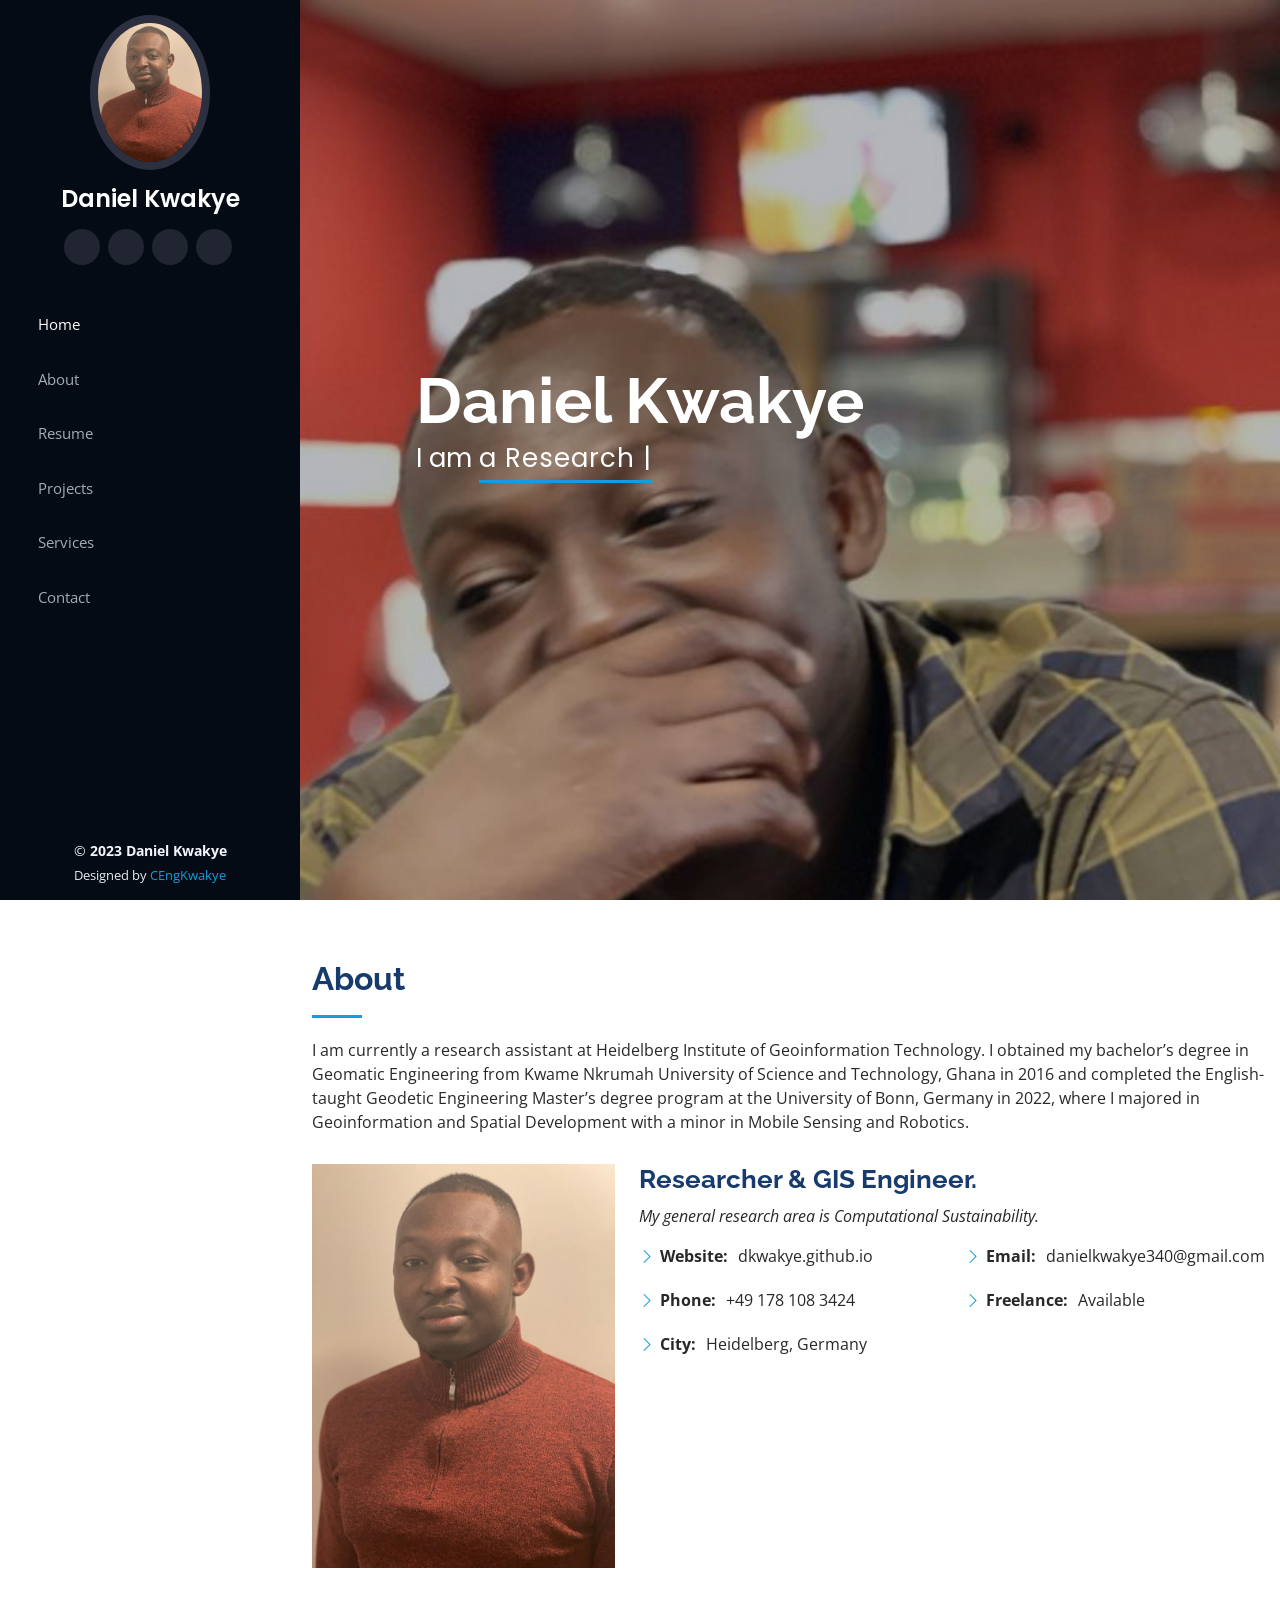
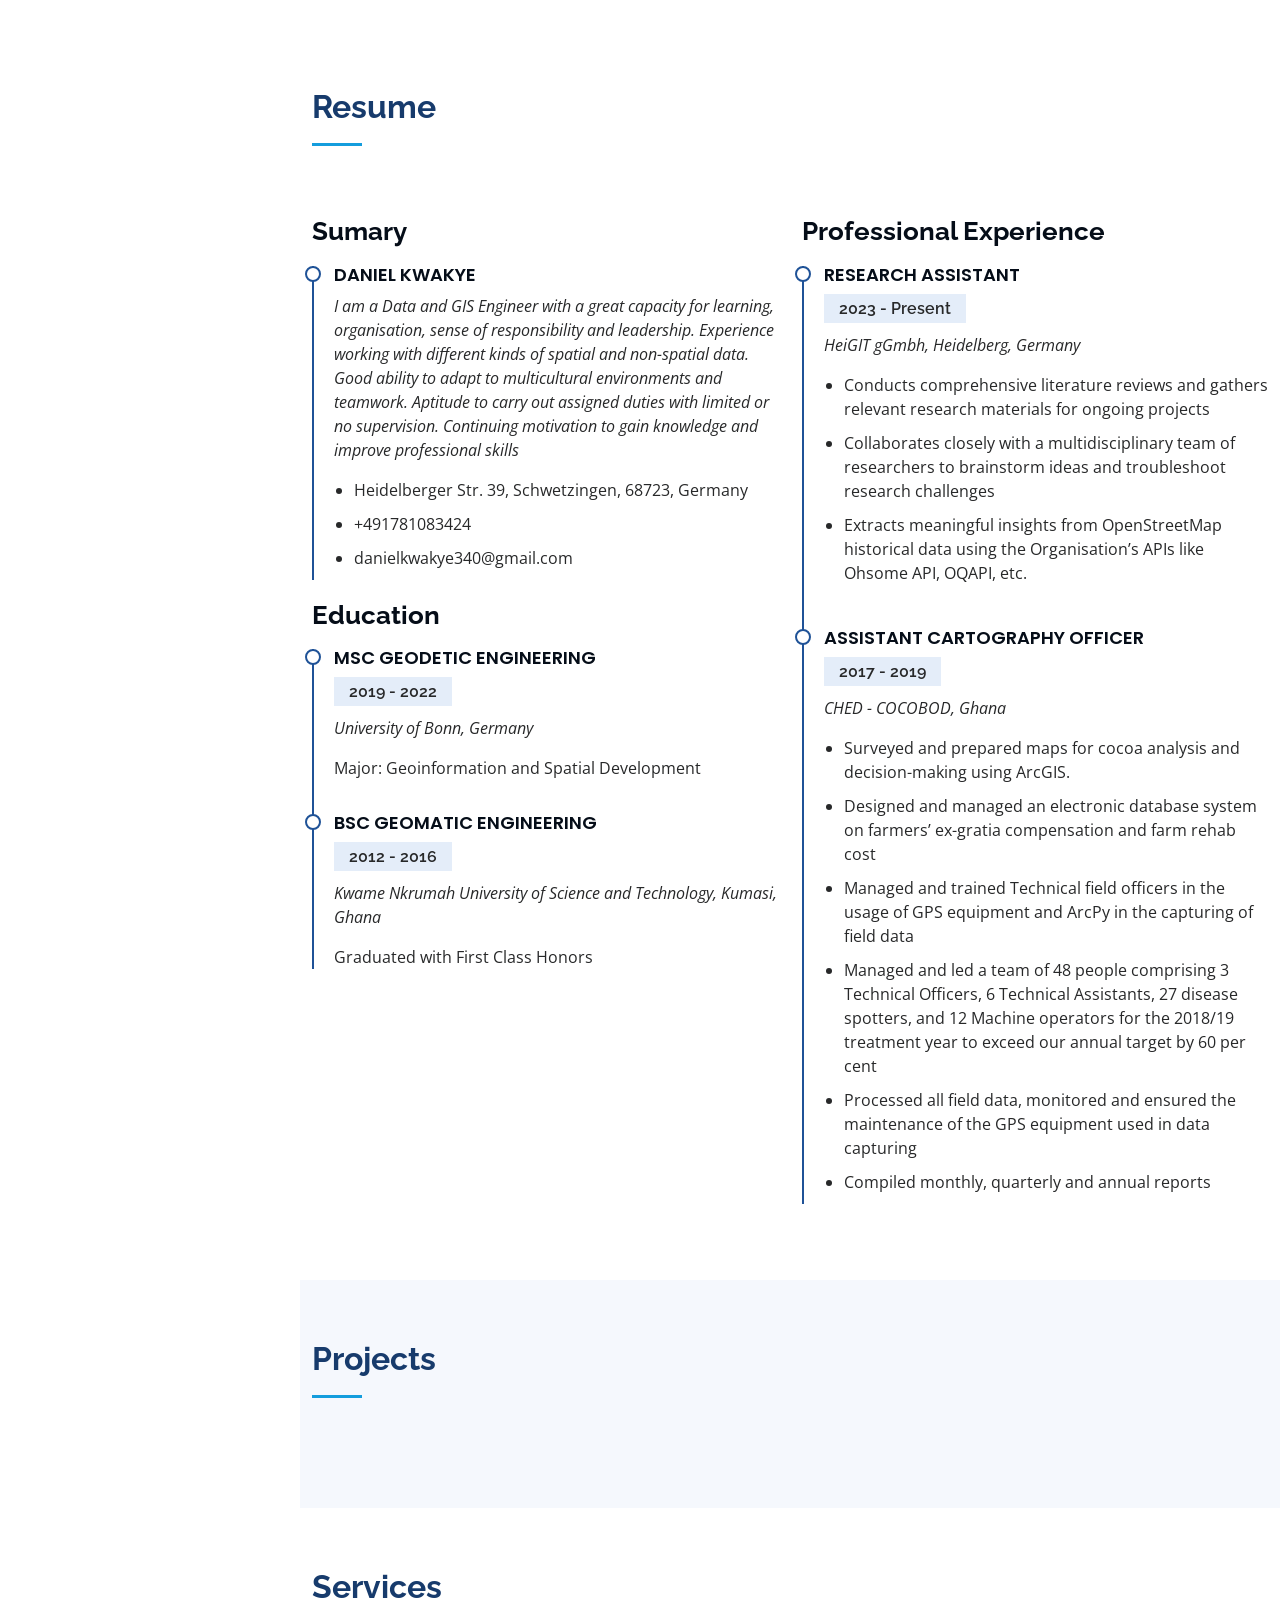
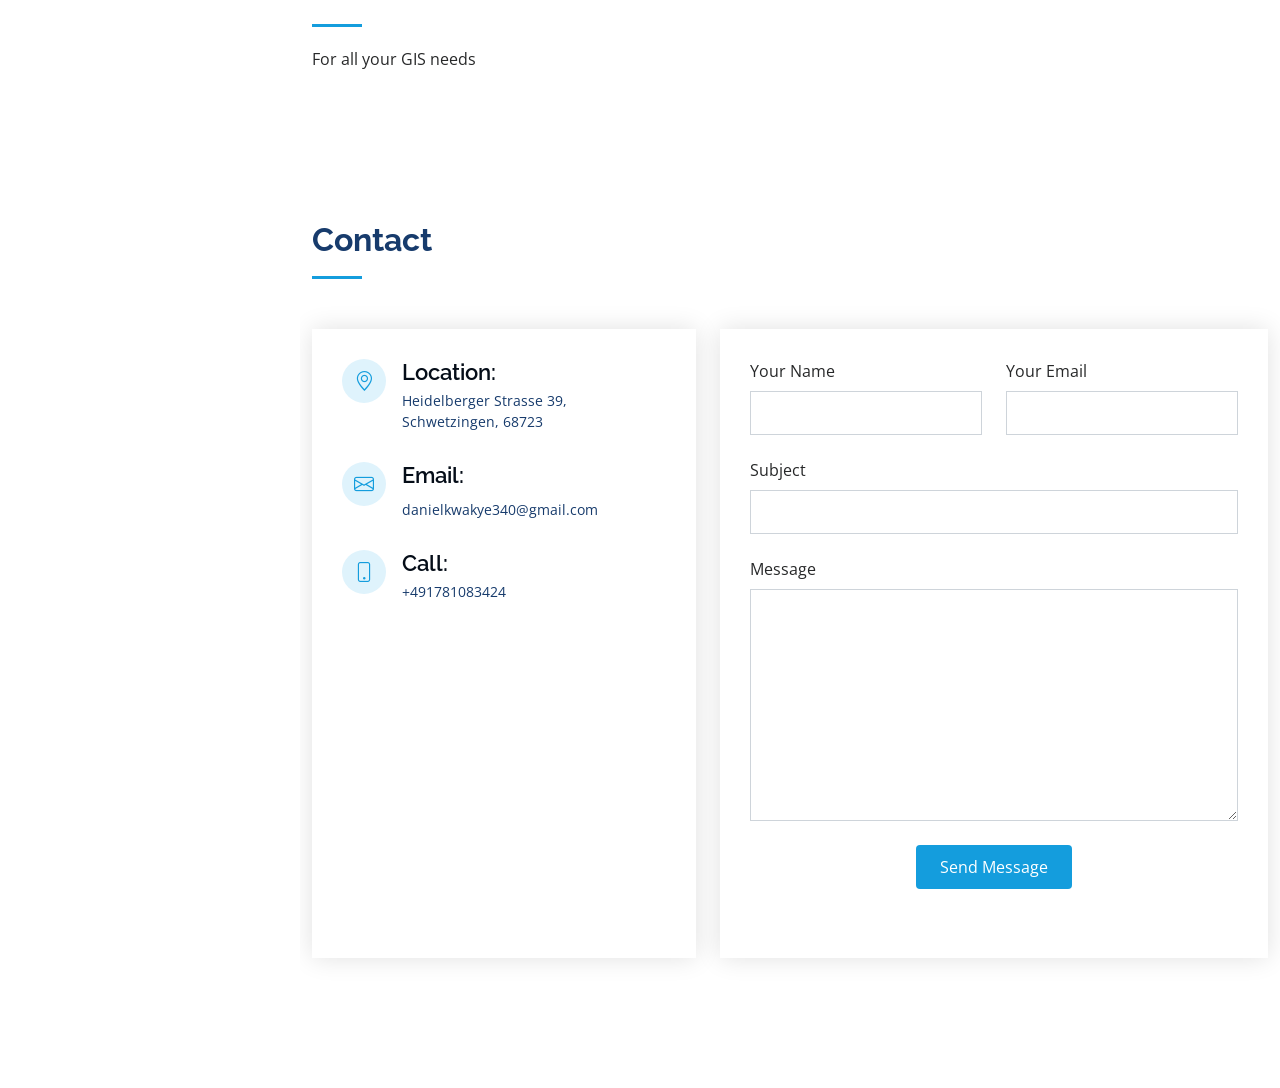
==== commit 2885d063: "Update index.html" ====
--- a/index.html
+++ b/index.html
@@ -100,7 +100,7 @@
           <div class="col-lg-8 pt-4 pt-lg-0 content" data-aos="fade-left">
             <h3>Researcher &amp; GIS Engineer.</h3>
             <p class="fst-italic">
-              My general research area is spatial computing.
+              My general research area is Computational Sustainability.
             </p>
             <div class="row">
               <div class="col-lg-6">
@@ -679,4 +679,4 @@
 
 </body>
 
-</html>+</html>
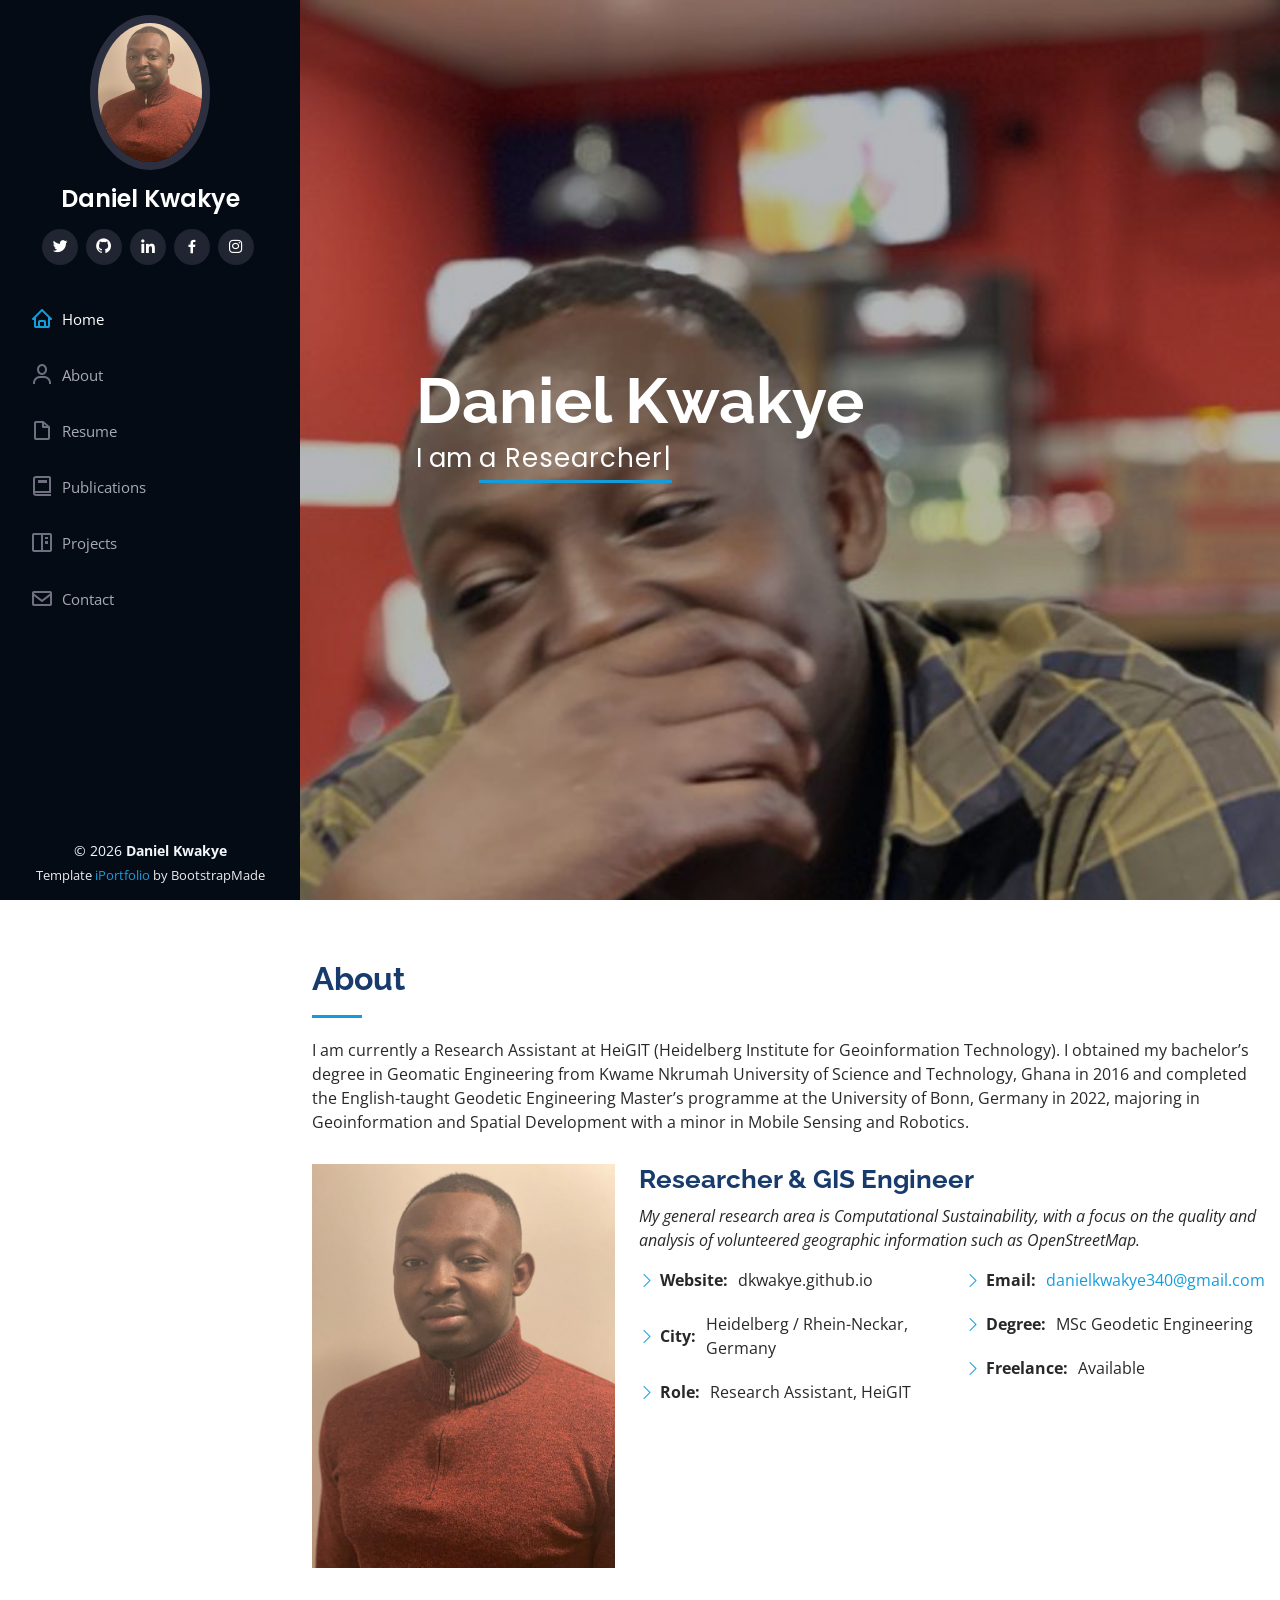
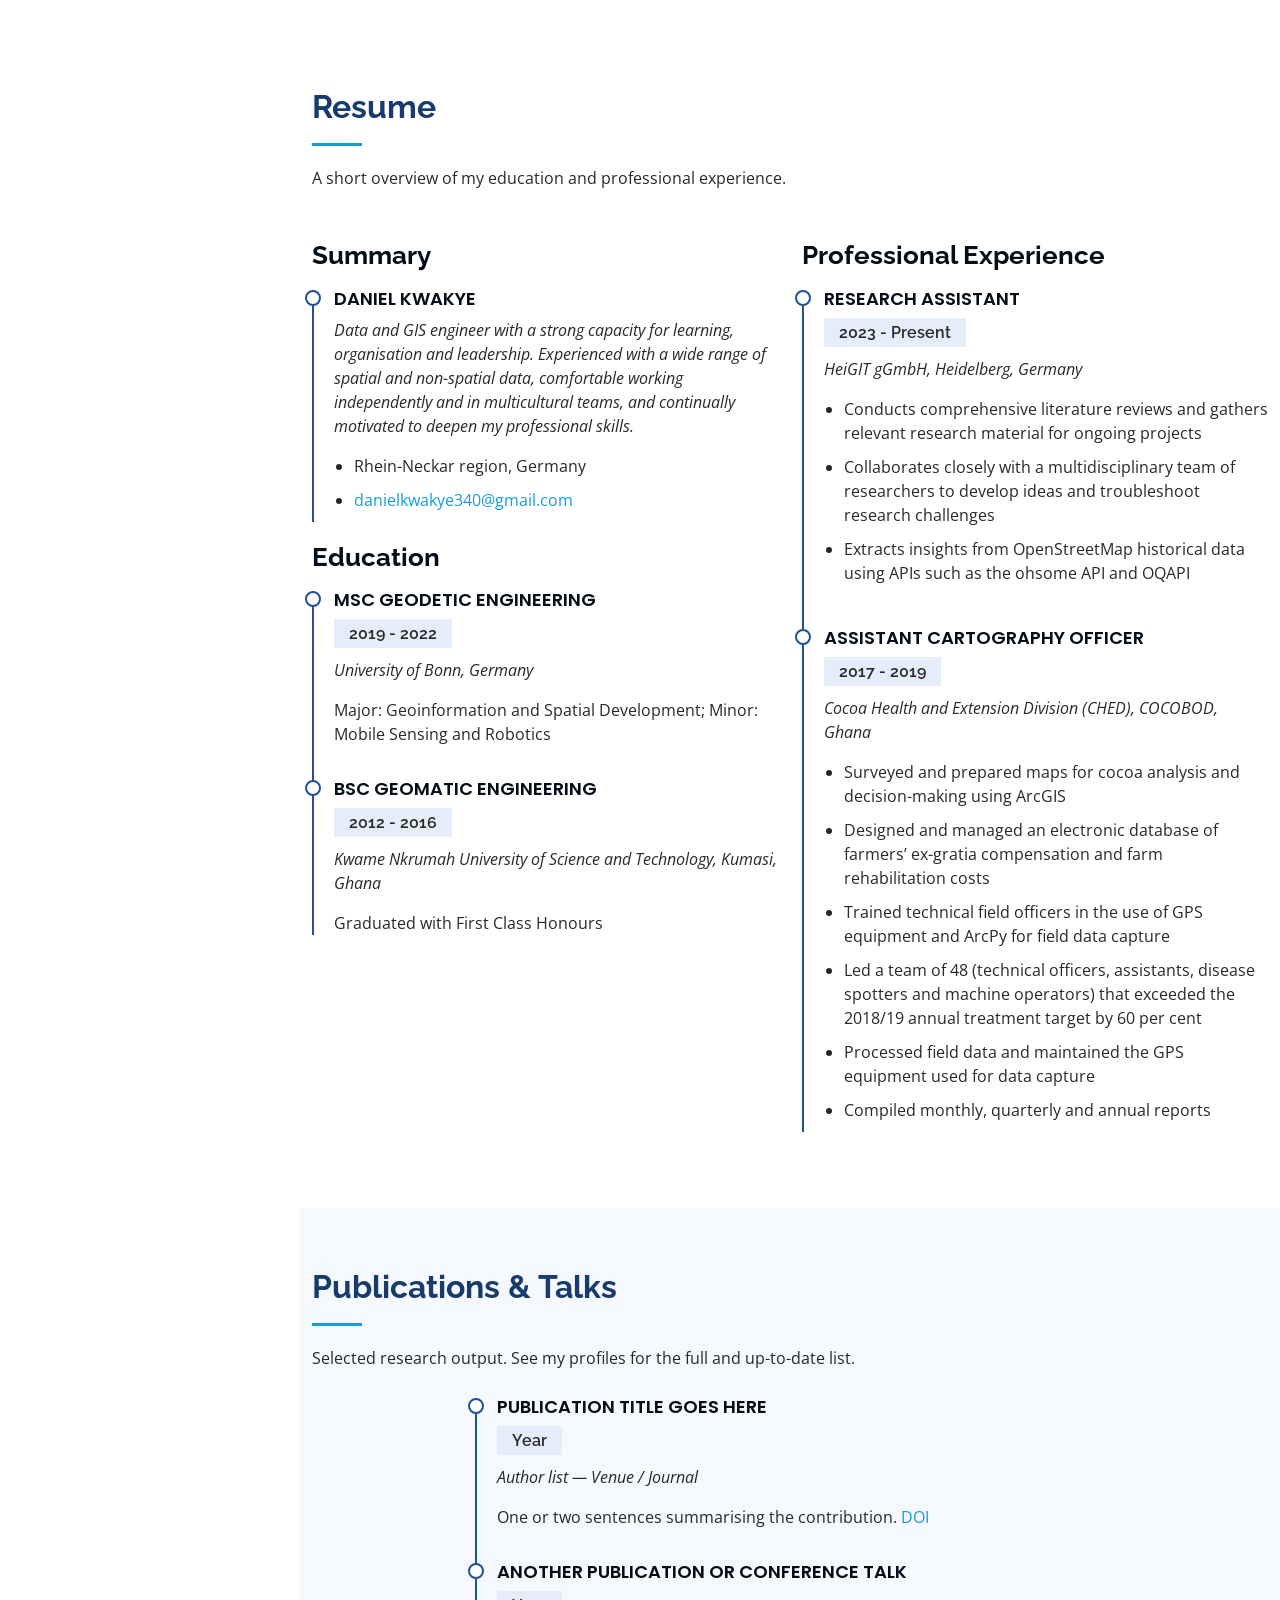
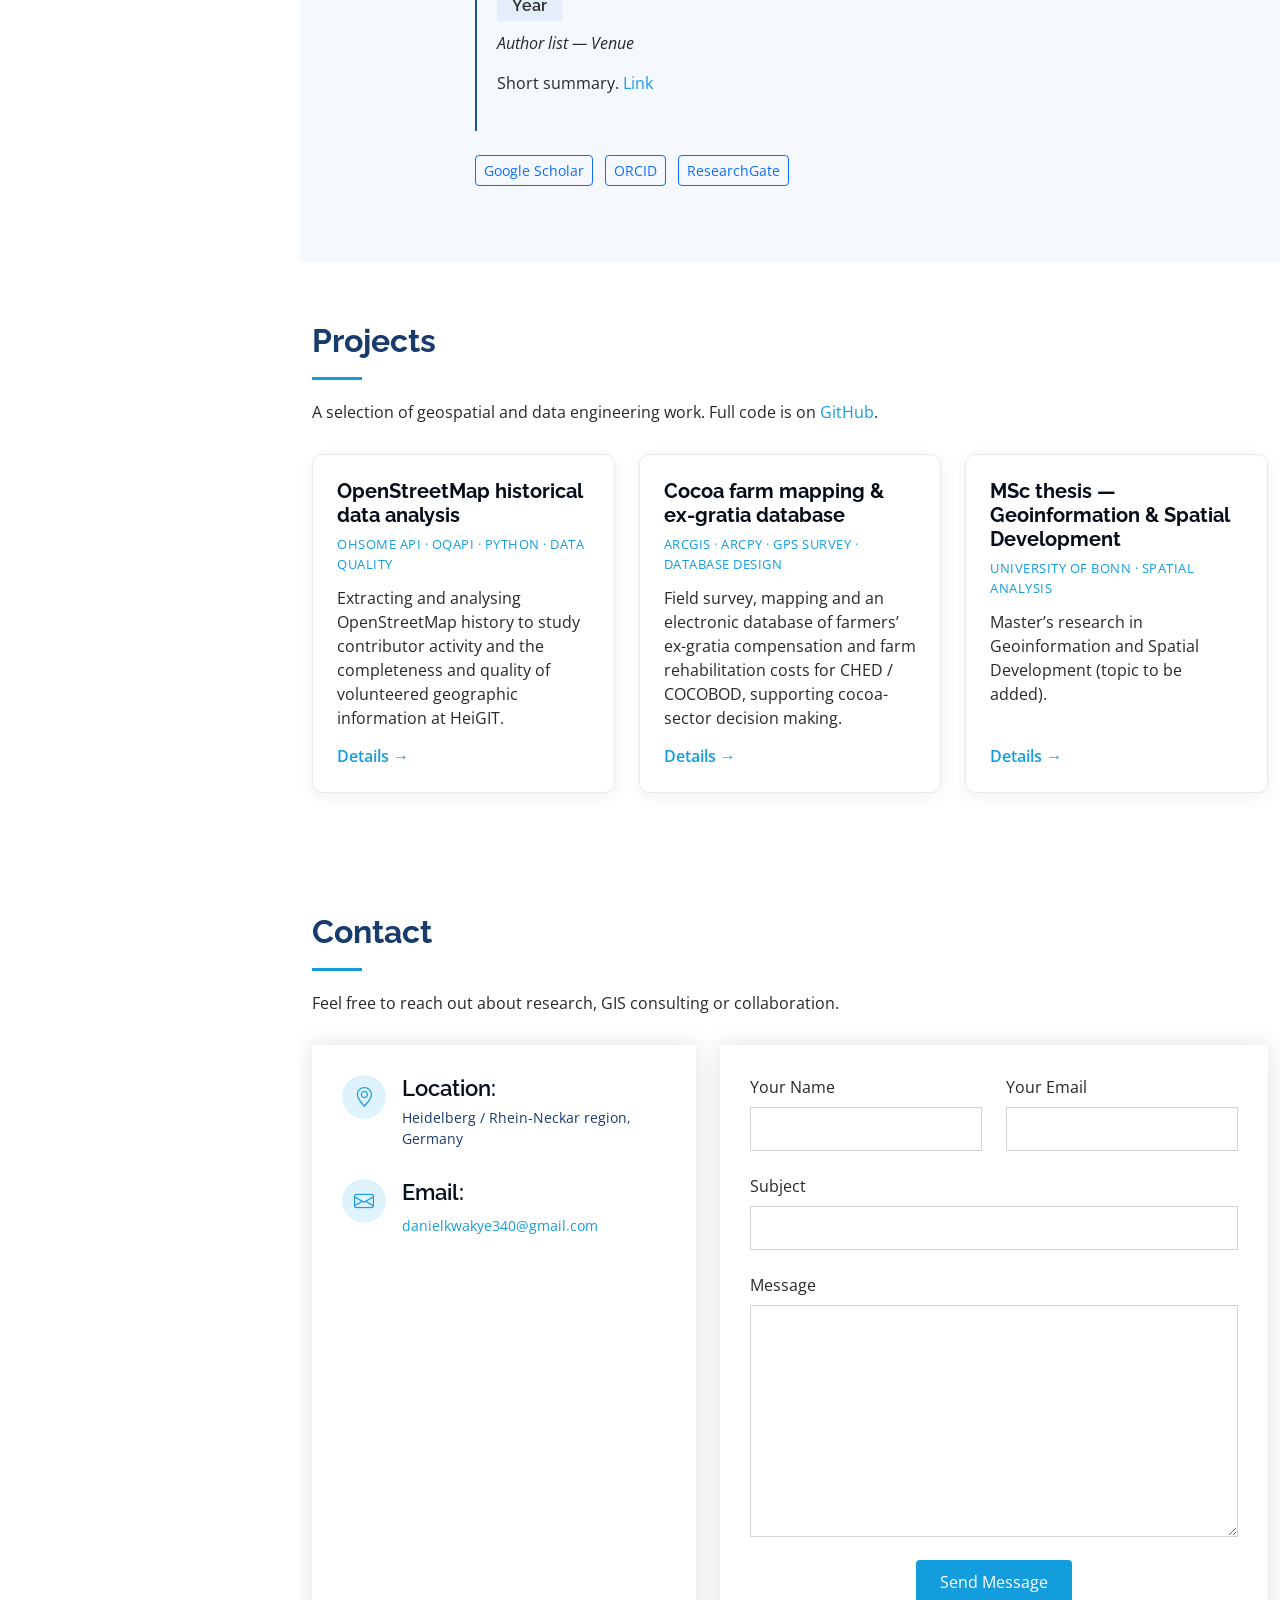
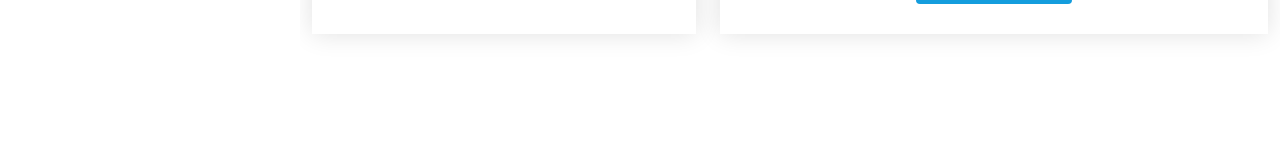
==== commit f47b731f: "First pass: fix broken bits, trim template, add SEO + real sections - Contact form: PHP handler can'" ====
--- a/index.html
+++ b/index.html
@@ -5,24 +5,44 @@
   <meta charset="utf-8">
   <meta content="width=device-width, initial-scale=1.0" name="viewport">
 
-  <title>Daniel Kwakye</title>
-  <meta content="" name="description">
-  <meta content="" name="keywords">
+  <title>Daniel Kwakye — Research Assistant &amp; GIS Engineer</title>
+  <meta name="description"
+    content="Daniel Kwakye is a Research Assistant at HeiGIT (Heidelberg) and a GIS / geospatial data engineer. Work spans OpenStreetMap data quality, spatial analysis and computational sustainability.">
+  <meta name="keywords"
+    content="Daniel Kwakye, GIS engineer, geospatial data, OpenStreetMap, ohsome, HeiGIT, geodetic engineering, remote sensing, cartography, Ghana, Heidelberg">
+  <meta name="author" content="Daniel Kwakye">
+  <link rel="canonical" href="https://dkwakye.github.io/">
+
+  <!-- Open Graph / Twitter -->
+  <meta property="og:type" content="website">
+  <meta property="og:url" content="https://dkwakye.github.io/">
+  <meta property="og:title" content="Daniel Kwakye — Research Assistant &amp; GIS Engineer">
+  <meta property="og:description"
+    content="Research Assistant at HeiGIT (Heidelberg). GIS / geospatial data engineer working on OpenStreetMap data quality and computational sustainability.">
+  <meta property="og:image" content="https://dkwakye.github.io/assets/img/profile-img.jpeg">
+  <meta name="twitter:card" content="summary">
+  <meta name="twitter:site" content="@CEng_Kwakye">
+  <meta name="twitter:title" content="Daniel Kwakye — Research Assistant &amp; GIS Engineer">
+  <meta name="twitter:description"
+    content="Research Assistant at HeiGIT (Heidelberg). GIS / geospatial data engineer.">
+  <meta name="twitter:image" content="https://dkwakye.github.io/assets/img/profile-img.jpeg">
 
   <!-- Favicons -->
-  <link href="assets/img/logo1.png" rel="icon">
-  <link href="assets/img/logo.png" rel="apple-touch-icon">
+  <link href="assets/img/favicon.png" rel="icon">
+  <link href="assets/img/apple-touch-icon.png" rel="apple-touch-icon">
 
   <!-- Google Fonts -->
-  <link href="https://fonts.googleapis.com/css?family=Open+Sans:300,300i,400,400i,600,600i,700,700i|Raleway:300,300i,400,400i,500,500i,600,600i,700,700i|Poppins:300,300i,400,400i,500,500i,600,600i,700,700i" rel="stylesheet">
+  <link rel="preconnect" href="https://fonts.googleapis.com">
+  <link rel="preconnect" href="https://fonts.gstatic.com" crossorigin>
+  <link
+    href="https://fonts.googleapis.com/css2?family=Open+Sans:ital,wght@0,400;0,600;0,700;1,400&family=Poppins:wght@400;500;600;700&family=Raleway:wght@400;500;600;700&display=swap"
+    rel="stylesheet">
 
   <!-- Vendor CSS Files -->
   <link href="assets/vendor/aos/aos.css" rel="stylesheet">
   <link href="assets/vendor/bootstrap/css/bootstrap.min.css" rel="stylesheet">
   <link href="assets/vendor/bootstrap-icons/bootstrap-icons.css" rel="stylesheet">
   <link href="assets/vendor/boxicons/css/boxicons.min.css" rel="stylesheet">
-  <link href="assets/vendor/glightbox/css/glightbox.min.css" rel="stylesheet">
-  <link href="assets/vendor/swiper/swiper-bundle.min.css" rel="stylesheet">
 
   <!-- Template Main CSS File -->
   <link href="assets/css/style.css" rel="stylesheet">
@@ -33,26 +53,57 @@
   * Author: BootstrapMade.com
   * License: https://bootstrapmade.com/license/
   ======================================================== -->
+
+  <script type="application/ld+json">
+  {
+    "@context": "https://schema.org",
+    "@type": "Person",
+    "name": "Daniel Kwakye",
+    "url": "https://dkwakye.github.io/",
+    "image": "https://dkwakye.github.io/assets/img/profile-img.jpeg",
+    "jobTitle": "Research Assistant",
+    "worksFor": { "@type": "Organization", "name": "HeiGIT gGmbH", "url": "https://heigit.org/" },
+    "alumniOf": [
+      { "@type": "CollegeOrUniversity", "name": "University of Bonn" },
+      { "@type": "CollegeOrUniversity", "name": "Kwame Nkrumah University of Science and Technology" }
+    ],
+    "address": { "@type": "PostalAddress", "addressLocality": "Heidelberg", "addressCountry": "DE" },
+    "email": "mailto:danielkwakye340@gmail.com",
+    "sameAs": [
+      "https://www.linkedin.com/in/daniel-kwakye-939b3a102/",
+      "https://twitter.com/CEng_Kwakye",
+      "https://github.com/DKwakye",
+      "https://www.instagram.com/ebanksdaniels/"
+    ]
+  }
+  </script>
 </head>
 
 <body>
 
   <!-- ======= Mobile nav toggle button ======= -->
-  <i class="bi bi-list mobile-nav-toggle d-xl-none"></i>
+  <button type="button" class="mobile-nav-toggle d-xl-none" aria-label="Toggle navigation">
+    <i class="bi bi-list"></i>
+  </button>
 
   <!-- ======= Header ======= -->
   <header id="header">
     <div class="d-flex flex-column">
 
       <div class="profile">
-        <img src="assets/img/profile-img.jpeg" alt="" class="img-fluid rounded-circle">
+        <img src="assets/img/profile-img.jpeg" alt="Portrait of Daniel Kwakye" class="img-fluid rounded-circle">
         <h1 class="text-light"><a href="index.html">Daniel Kwakye</a></h1>
         <div class="social-links mt-3 text-center">
-          <a href="#" onclick='window.open("https://twitter.com/CEng_Kwakye");return false;' class="twitter"><i class="bx bxl-twitter"></i></a>
-          <a target= "_blank" href="https://www.facebook.com/KatakyieKofiKwakye/" class="facebook"><i class="bx bxl-facebook"></i></a>
-          <a target= "_blank" href="https://www.instagram.com/ebanksdaniels/" class="instagram"><i class="bx bxl-instagram"></i></a>
-          <!-- <a href="#" class="google-plus"><i class="bx bxl-skype"></i></a> -->
-          <a target= "_blank" href="https://www.linkedin.com/in/daniel-kwakye-939b3a102/" class="linkedin"><i class="bx bxl-linkedin"></i></a>
+          <a href="https://twitter.com/CEng_Kwakye" target="_blank" rel="noopener noreferrer" class="twitter"
+            aria-label="Twitter / X"><i class="bx bxl-twitter"></i></a>
+          <a href="https://github.com/DKwakye" target="_blank" rel="noopener noreferrer" class="github"
+            aria-label="GitHub"><i class="bx bxl-github"></i></a>
+          <a href="https://www.linkedin.com/in/daniel-kwakye-939b3a102/" target="_blank" rel="noopener noreferrer"
+            class="linkedin" aria-label="LinkedIn"><i class="bx bxl-linkedin"></i></a>
+          <a href="https://www.facebook.com/KatakyieKofiKwakye/" target="_blank" rel="noopener noreferrer"
+            class="facebook" aria-label="Facebook"><i class="bx bxl-facebook"></i></a>
+          <a href="https://www.instagram.com/ebanksdaniels/" target="_blank" rel="noopener noreferrer"
+            class="instagram" aria-label="Instagram"><i class="bx bxl-instagram"></i></a>
         </div>
       </div>
 
@@ -61,8 +112,8 @@
           <li><a href="#hero" class="nav-link scrollto active"><i class="bx bx-home"></i> <span>Home</span></a></li>
           <li><a href="#about" class="nav-link scrollto"><i class="bx bx-user"></i> <span>About</span></a></li>
           <li><a href="#resume" class="nav-link scrollto"><i class="bx bx-file-blank"></i> <span>Resume</span></a></li>
-          <li><a href="#portfolio" class="nav-link scrollto"><i class="bx bx-book-content"></i> <span>Projects</span></a></li>
-          <li><a href="#services" class="nav-link scrollto"><i class="bx bx-server"></i> <span>Services</span></a></li>
+          <li><a href="#publications" class="nav-link scrollto"><i class="bx bx-book"></i> <span>Publications</span></a></li>
+          <li><a href="#projects" class="nav-link scrollto"><i class="bx bx-book-content"></i> <span>Projects</span></a></li>
           <li><a href="#contact" class="nav-link scrollto"><i class="bx bx-envelope"></i> <span>Contact</span></a></li>
         </ul>
       </nav><!-- .nav-menu -->
@@ -73,7 +124,7 @@
   <section id="hero" class="d-flex flex-column justify-content-center align-items-center">
     <div class="hero-container" data-aos="fade-in">
       <h1>Daniel Kwakye</h1>
-      <p>I am <span class="typed" data-typed-items=" a Research Scientist, a Developer, a GIS Consultant, an Engineer"></span></p>
+      <p>I am <span class="typed" data-typed-items="a Researcher, a GIS Engineer, a Geospatial Data Analyst, a Developer"></span></p>
     </div>
   </section><!-- End Hero -->
 
@@ -86,162 +137,46 @@
         <div class="section-title">
           <h2>About</h2>
           <p>
-            I am currently a research assistant at Heidelberg Institute of Geoinformation Technology.
-            I obtained my bachelor’s degree in Geomatic Engineering from Kwame Nkrumah University of Science and Technology,
-            Ghana in 2016 and completed the English-taught Geodetic Engineering Master’s degree program at the University of Bonn,
-            Germany in 2022, where I majored in Geoinformation and Spatial Development with a minor in Mobile Sensing and Robotics.
+            I am currently a Research Assistant at HeiGIT (Heidelberg Institute for Geoinformation Technology).
+            I obtained my bachelor&rsquo;s degree in Geomatic Engineering from Kwame Nkrumah University of Science and
+            Technology, Ghana in 2016 and completed the English-taught Geodetic Engineering Master&rsquo;s programme at the
+            University of Bonn, Germany in 2022, majoring in Geoinformation and Spatial Development with a minor in Mobile
+            Sensing and Robotics.
           </p>
         </div>
 
         <div class="row">
           <div class="col-lg-4" data-aos="fade-right">
-            <img src="assets/img/profile-img.jpeg" class="img-fluid" alt="">
+            <img src="assets/img/profile-img.jpeg" class="img-fluid" alt="Daniel Kwakye">
           </div>
           <div class="col-lg-8 pt-4 pt-lg-0 content" data-aos="fade-left">
-            <h3>Researcher &amp; GIS Engineer.</h3>
+            <h3>Researcher &amp; GIS Engineer</h3>
             <p class="fst-italic">
-              My general research area is Computational Sustainability.
+              My general research area is Computational Sustainability, with a focus on the quality and analysis of
+              volunteered geographic information such as OpenStreetMap.
             </p>
             <div class="row">
               <div class="col-lg-6">
                 <ul>
-                  <!-- <li><i class="bi bi-chevron-right"></i> <strong>Birthday:</strong> <span>1 May 1995</span></li> -->
                   <li><i class="bi bi-chevron-right"></i> <strong>Website:</strong> <span>dkwakye.github.io</span></li>
-                  <li><i class="bi bi-chevron-right"></i> <strong>Phone:</strong> <span>+49 178 108 3424</span></li>
-                  <li><i class="bi bi-chevron-right"></i> <strong>City:</strong> <span>Heidelberg, Germany</span></li>
+                  <li><i class="bi bi-chevron-right"></i> <strong>City:</strong> <span>Heidelberg / Rhein-Neckar, Germany</span></li>
+                  <li><i class="bi bi-chevron-right"></i> <strong>Role:</strong> <span>Research Assistant, HeiGIT</span></li>
                 </ul>
               </div>
               <div class="col-lg-6">
                 <ul>
-                  <!-- <li><i class="bi bi-chevron-right"></i> <strong>Age:</strong> <span>30</span></li> -->
-                  <!-- <li><i class="bi bi-chevron-right"></i> <strong>Degree:</strong> <span>Master</span></li> -->
-                  <li><i class="bi bi-chevron-right"></i> <strong>Email:</strong> <span>danielkwakye340@gmail.com</span></li>
+                  <li><i class="bi bi-chevron-right"></i> <strong>Email:</strong>
+                    <span><a href="mailto:danielkwakye340@gmail.com">danielkwakye340@gmail.com</a></span></li>
+                  <li><i class="bi bi-chevron-right"></i> <strong>Degree:</strong> <span>MSc Geodetic Engineering</span></li>
                   <li><i class="bi bi-chevron-right"></i> <strong>Freelance:</strong> <span>Available</span></li>
                 </ul>
               </div>
             </div>
-            <p>
-              
-            </p>
           </div>
         </div>
 
       </div>
     </section><!-- End About Section -->
-
-    <!-- ======= Facts Section =======
-    <section id="facts" class="facts">
-      <div class="container">
-
-        <div class="section-title">
-          <h2>Facts</h2>
-          <p>Magnam dolores commodi suscipit. Necessitatibus eius consequatur ex aliquid fuga eum quidem. Sit sint consectetur velit. Quisquam quos quisquam cupiditate. Et nemo qui impedit suscipit alias ea. Quia fugiat sit in iste officiis commodi quidem hic quas.</p>
-        </div>
-
-        <div class="row no-gutters">
-
-          <div class="col-lg-3 col-md-6 d-md-flex align-items-md-stretch" data-aos="fade-up">
-            <div class="count-box">
-              <i class="bi bi-emoji-smile"></i>
-              <span data-purecounter-start="0" data-purecounter-end="232" data-purecounter-duration="1" class="purecounter"></span>
-              <p><strong>Happy Clients</strong> consequuntur quae</p>
-            </div>
-          </div>
-
-          <div class="col-lg-3 col-md-6 d-md-flex align-items-md-stretch" data-aos="fade-up" data-aos-delay="100">
-            <div class="count-box">
-              <i class="bi bi-journal-richtext"></i>
-              <span data-purecounter-start="0" data-purecounter-end="521" data-purecounter-duration="1" class="purecounter"></span>
-              <p><strong>Projects</strong> adipisci atque cum quia aut</p>
-            </div>
-          </div>
-
-          <div class="col-lg-3 col-md-6 d-md-flex align-items-md-stretch" data-aos="fade-up" data-aos-delay="200">
-            <div class="count-box">
-              <i class="bi bi-headset"></i>
-              <span data-purecounter-start="0" data-purecounter-end="1453" data-purecounter-duration="1" class="purecounter"></span>
-              <p><strong>Hours Of Support</strong> aut commodi quaerat</p>
-            </div>
-          </div>
-
-          <div class="col-lg-3 col-md-6 d-md-flex align-items-md-stretch" data-aos="fade-up" data-aos-delay="300">
-            <div class="count-box">
-              <i class="bi bi-people"></i>
-              <span data-purecounter-start="0" data-purecounter-end="32" data-purecounter-duration="1" class="purecounter"></span>
-              <p><strong>Hard Workers</strong> rerum asperiores dolor</p>
-            </div>
-          </div>
-
-        </div>
-
-      </div>
-    </section>End Facts Section -->
-
-    <!-- ======= Skills Section ======= -->
-    <!-- <section id="skills" class="skills section-bg">
-      <div class="container">
-
-        <div class="section-title">
-          <h2>Skills</h2>
-          <p>Magnam dolores commodi suscipit. Necessitatibus eius consequatur ex aliquid fuga eum quidem. Sit sint consectetur velit. Quisquam quos quisquam cupiditate. Et nemo qui impedit suscipit alias ea. Quia fugiat sit in iste officiis commodi quidem hic quas.</p>
-        </div>
-
-        <div class="row skills-content">
-
-          <div class="col-lg-6" data-aos="fade-up">
-
-            <div class="progress">
-              <span class="skill">HTML <i class="val">100%</i></span>
-              <div class="progress-bar-wrap">
-                <div class="progress-bar" role="progressbar" aria-valuenow="100" aria-valuemin="0" aria-valuemax="100"></div>
-              </div>
-            </div>
-
-            <div class="progress">
-              <span class="skill">CSS <i class="val">90%</i></span>
-              <div class="progress-bar-wrap">
-                <div class="progress-bar" role="progressbar" aria-valuenow="90" aria-valuemin="0" aria-valuemax="100"></div>
-              </div>
-            </div>
-
-            <div class="progress">
-              <span class="skill">JavaScript <i class="val">75%</i></span>
-              <div class="progress-bar-wrap">
-                <div class="progress-bar" role="progressbar" aria-valuenow="75" aria-valuemin="0" aria-valuemax="100"></div>
-              </div>
-            </div>
-
-          </div>
-
-          <div class="col-lg-6" data-aos="fade-up" data-aos-delay="100">
-
-            <div class="progress">
-              <span class="skill">PHP <i class="val">80%</i></span>
-              <div class="progress-bar-wrap">
-                <div class="progress-bar" role="progressbar" aria-valuenow="80" aria-valuemin="0" aria-valuemax="100"></div>
-              </div>
-            </div>
-
-            <div class="progress">
-              <span class="skill">WordPress/CMS <i class="val">90%</i></span>
-              <div class="progress-bar-wrap">
-                <div class="progress-bar" role="progressbar" aria-valuenow="90" aria-valuemin="0" aria-valuemax="100"></div>
-              </div>
-            </div>
-
-            <div class="progress">
-              <span class="skill">Photoshop <i class="val">55%</i></span>
-              <div class="progress-bar-wrap">
-                <div class="progress-bar" role="progressbar" aria-valuenow="55" aria-valuemin="0" aria-valuemax="100"></div>
-              </div>
-            </div>
-
-          </div>
-
-        </div>
-
-      </div>
-    </section>End Skills Section -->
 
     <!-- ======= Resume Section ======= -->
     <section id="resume" class="resume">
@@ -249,24 +184,24 @@
 
         <div class="section-title">
           <h2>Resume</h2>
-          <p></p>
+          <p>A short overview of my education and professional experience.</p>
+          <!-- TODO: add a CV PDF at assets/docs/Daniel-Kwakye-CV.pdf, then uncomment: -->
+          <!-- <p><a class="btn btn-outline-primary btn-sm" href="assets/docs/Daniel-Kwakye-CV.pdf" target="_blank" rel="noopener">Download CV (PDF)</a></p> -->
         </div>
 
         <div class="row">
           <div class="col-lg-6" data-aos="fade-up">
-            <h3 class="resume-title">Sumary</h3>
+            <h3 class="resume-title">Summary</h3>
             <div class="resume-item pb-0">
               <h4>Daniel Kwakye</h4>
               <p><em>
-                I am a Data and GIS Engineer with a great capacity for learning, organisation, sense of
-                responsibility and leadership. Experience working with different kinds of spatial and
-                non-spatial data. Good ability to adapt to multicultural environments and teamwork.
-                Aptitude to carry out assigned duties with limited or no supervision. Continuing motivation to gain knowledge and improve professional skills
+                Data and GIS engineer with a strong capacity for learning, organisation and leadership. Experienced with
+                a wide range of spatial and non-spatial data, comfortable working independently and in multicultural
+                teams, and continually motivated to deepen my professional skills.
               </em></p>
               <ul>
-                <li>Heidelberger Str. 39, Schwetzingen, 68723, Germany</li>
-                <li>+491781083424</li>
-                <li>danielkwakye340@gmail.com</li>
+                <li>Rhein-Neckar region, Germany</li>
+                <li><a href="mailto:danielkwakye340@gmail.com">danielkwakye340@gmail.com</a></li>
               </ul>
             </div>
 
@@ -275,13 +210,13 @@
               <h4>MSc Geodetic Engineering</h4>
               <h5>2019 - 2022</h5>
               <p><em>University of Bonn, Germany</em></p>
-              <p>Major: Geoinformation and Spatial Development</p>
+              <p>Major: Geoinformation and Spatial Development; Minor: Mobile Sensing and Robotics</p>
             </div>
             <div class="resume-item">
               <h4>BSc Geomatic Engineering</h4>
               <h5>2012 - 2016</h5>
               <p><em>Kwame Nkrumah University of Science and Technology, Kumasi, Ghana</em></p>
-              <p> Graduated with First Class Honors</p>
+              <p>Graduated with First Class Honours</p>
             </div>
           </div>
           <div class="col-lg-6" data-aos="fade-up" data-aos-delay="100">
@@ -289,32 +224,27 @@
             <div class="resume-item">
               <h4>Research Assistant</h4>
               <h5>2023 - Present</h5>
-              <p><em>HeiGIT gGmbh, Heidelberg, Germany </em></p>
+              <p><em>HeiGIT gGmbH, Heidelberg, Germany</em></p>
               <ul>
-                <li>Conducts comprehensive literature reviews and gathers relevant research
-                  materials for ongoing projects</li>
-                <li>Collaborates closely with a multidisciplinary team of researchers to brainstorm
-                  ideas and troubleshoot research challenges </li>
-                <li>Extracts meaningful insights from OpenStreetMap historical data using the
-                  Organisation’s APIs like Ohsome API, OQAPI, etc.</li>
+                <li>Conducts comprehensive literature reviews and gathers relevant research material for ongoing
+                  projects</li>
+                <li>Collaborates closely with a multidisciplinary team of researchers to develop ideas and troubleshoot
+                  research challenges</li>
+                <li>Extracts insights from OpenStreetMap historical data using APIs such as the ohsome API and OQAPI</li>
               </ul>
             </div>
             <div class="resume-item">
               <h4>Assistant Cartography Officer</h4>
               <h5>2017 - 2019</h5>
-              <p><em>CHED - COCOBOD, Ghana</em></p>
+              <p><em>Cocoa Health and Extension Division (CHED), COCOBOD, Ghana</em></p>
               <ul>
-                <li>Surveyed and prepared maps for cocoa analysis and decision-making using
-                  ArcGIS.</li>
-                <li>Designed and managed an electronic database system on farmers’ ex-gratia
-                  compensation and farm rehab cost</li>
-                <li>Managed and trained Technical field officers in the usage of GPS equipment and
-                  ArcPy in the capturing of field data</li>
-                <li>Managed and led a team of 48 people comprising 3 Technical Officers, 6
-                  Technical Assistants, 27 disease spotters, and 12 Machine operators for the
-                  2018/19 treatment year to exceed our annual target by 60 per cent</li>
-                <li>Processed all field data, monitored and ensured the maintenance of the GPS
-                  equipment used in data capturing</li>
+                <li>Surveyed and prepared maps for cocoa analysis and decision-making using ArcGIS</li>
+                <li>Designed and managed an electronic database of farmers&rsquo; ex-gratia compensation and farm
+                  rehabilitation costs</li>
+                <li>Trained technical field officers in the use of GPS equipment and ArcPy for field data capture</li>
+                <li>Led a team of 48 (technical officers, assistants, disease spotters and machine operators) that
+                  exceeded the 2018/19 annual treatment target by 60&nbsp;per&nbsp;cent</li>
+                <li>Processed field data and maintained the GPS equipment used for data capture</li>
                 <li>Compiled monthly, quarterly and annual reports</li>
               </ul>
             </div>
@@ -324,253 +254,93 @@
       </div>
     </section><!-- End Resume Section -->
 
-    <!-- ======= Portfolio Section ======= -->
-    <section id="portfolio" class="portfolio section-bg">
+    <!-- ======= Publications Section ======= -->
+    <section id="publications" class="resume section-bg">
+      <div class="container">
+
+        <div class="section-title">
+          <h2>Publications &amp; Talks</h2>
+          <p>Selected research output. See my profiles for the full and up-to-date list.</p>
+        </div>
+
+        <div class="row">
+          <div class="col-lg-8 mx-auto" data-aos="fade-up">
+            <!-- TODO: replace the placeholder entries below with your real publications.
+                 Keep the same markup for each one. -->
+            <div class="resume-item">
+              <h4>Publication title goes here</h4>
+              <h5>Year</h5>
+              <p><em>Author list &mdash; Venue / Journal</em></p>
+              <p>One or two sentences summarising the contribution.
+                <a href="#" target="_blank" rel="noopener">DOI</a></p>
+            </div>
+            <div class="resume-item">
+              <h4>Another publication or conference talk</h4>
+              <h5>Year</h5>
+              <p><em>Author list &mdash; Venue</em></p>
+              <p>Short summary.
+                <a href="#" target="_blank" rel="noopener">Link</a></p>
+            </div>
+
+            <p class="mt-4">
+              <!-- TODO: add your real profile URLs -->
+              <a class="btn btn-outline-primary btn-sm me-2" href="#" target="_blank" rel="noopener">Google Scholar</a>
+              <a class="btn btn-outline-primary btn-sm me-2" href="#" target="_blank" rel="noopener">ORCID</a>
+              <a class="btn btn-outline-primary btn-sm" href="#" target="_blank" rel="noopener">ResearchGate</a>
+            </p>
+          </div>
+        </div>
+
+      </div>
+    </section><!-- End Publications Section -->
+
+    <!-- ======= Projects Section ======= -->
+    <section id="projects" class="portfolio">
       <div class="container">
 
         <div class="section-title">
           <h2>Projects</h2>
-          <p>
-
-          </p>
-        </div>
-
-        <!-- <div class="row" data-aos="fade-up">
-          <div class="col-lg-12 d-flex justify-content-center">
-            <ul id="portfolio-flters">
-              <li data-filter="*" class="filter-active">All</li>
-              <li data-filter=".filter-app">App</li>
-              <li data-filter=".filter-card">Card</li>
-              <li data-filter=".filter-web">Web</li>
-            </ul>
-          </div>
-        </div>
-
-        <div class="row portfolio-container" data-aos="fade-up" data-aos-delay="100">
-
-          <div class="col-lg-4 col-md-6 portfolio-item filter-app">
-            <div class="portfolio-wrap">
-              <img src="assets/img/portfolio/portfolio-1.jpg" class="img-fluid" alt="">
-              <div class="portfolio-links">
-                <a href="assets/img/portfolio/portfolio-1.jpg" data-gallery="portfolioGallery" class="portfolio-lightbox" title="App 1"><i class="bx bx-plus"></i></a>
-                <a href="portfolio-details.html" title="More Details"><i class="bx bx-link"></i></a>
-              </div>
-            </div>
-          </div>
-
-          <div class="col-lg-4 col-md-6 portfolio-item filter-web">
-            <div class="portfolio-wrap">
-              <img src="assets/img/portfolio/portfolio-2.jpg" class="img-fluid" alt="">
-              <div class="portfolio-links">
-                <a href="assets/img/portfolio/portfolio-2.jpg" data-gallery="portfolioGallery" class="portfolio-lightbox" title="Web 3"><i class="bx bx-plus"></i></a>
-                <a href="portfolio-details.html" title="More Details"><i class="bx bx-link"></i></a>
-              </div>
-            </div>
-          </div>
-
-          <div class="col-lg-4 col-md-6 portfolio-item filter-app">
-            <div class="portfolio-wrap">
-              <img src="assets/img/portfolio/portfolio-3.jpg" class="img-fluid" alt="">
-              <div class="portfolio-links">
-                <a href="assets/img/portfolio/portfolio-3.jpg" data-gallery="portfolioGallery" class="portfolio-lightbox" title="App 2"><i class="bx bx-plus"></i></a>
-                <a href="portfolio-details.html" title="More Details"><i class="bx bx-link"></i></a>
-              </div>
-            </div>
-          </div>
-
-          <div class="col-lg-4 col-md-6 portfolio-item filter-card">
-            <div class="portfolio-wrap">
-              <img src="assets/img/portfolio/portfolio-4.jpg" class="img-fluid" alt="">
-              <div class="portfolio-links">
-                <a href="assets/img/portfolio/portfolio-4.jpg" data-gallery="portfolioGallery" class="portfolio-lightbox" title="Card 2"><i class="bx bx-plus"></i></a>
-                <a href="portfolio-details.html" title="More Details"><i class="bx bx-link"></i></a>
-              </div>
-            </div>
-          </div>
-
-          <div class="col-lg-4 col-md-6 portfolio-item filter-web">
-            <div class="portfolio-wrap">
-              <img src="assets/img/portfolio/portfolio-5.jpg" class="img-fluid" alt="">
-              <div class="portfolio-links">
-                <a href="assets/img/portfolio/portfolio-5.jpg" data-gallery="portfolioGallery" class="portfolio-lightbox" title="Web 2"><i class="bx bx-plus"></i></a>
-                <a href="portfolio-details.html" title="More Details"><i class="bx bx-link"></i></a>
-              </div>
-            </div>
-          </div>
-
-          <div class="col-lg-4 col-md-6 portfolio-item filter-app">
-            <div class="portfolio-wrap">
-              <img src="assets/img/portfolio/portfolio-6.jpg" class="img-fluid" alt="">
-              <div class="portfolio-links">
-                <a href="assets/img/portfolio/portfolio-6.jpg" data-gallery="portfolioGallery" class="portfolio-lightbox" title="App 3"><i class="bx bx-plus"></i></a>
-                <a href="portfolio-details.html" title="More Details"><i class="bx bx-link"></i></a>
-              </div>
-            </div>
-          </div>
-
-          <div class="col-lg-4 col-md-6 portfolio-item filter-card">
-            <div class="portfolio-wrap">
-              <img src="assets/img/portfolio/portfolio-7.jpg" class="img-fluid" alt="">
-              <div class="portfolio-links">
-                <a href="assets/img/portfolio/portfolio-7.jpg" data-gallery="portfolioGallery" class="portfolio-lightbox" title="Card 1"><i class="bx bx-plus"></i></a>
-                <a href="portfolio-details.html" title="More Details"><i class="bx bx-link"></i></a>
-              </div>
-            </div>
-          </div>
-
-          <div class="col-lg-4 col-md-6 portfolio-item filter-card">
-            <div class="portfolio-wrap">
-              <img src="assets/img/portfolio/portfolio-8.jpg" class="img-fluid" alt="">
-              <div class="portfolio-links">
-                <a href="assets/img/portfolio/portfolio-8.jpg" data-gallery="portfolioGallery" class="portfolio-lightbox" title="Card 3"><i class="bx bx-plus"></i></a>
-                <a href="portfolio-details.html" title="More Details"><i class="bx bx-link"></i></a>
-              </div>
-            </div>
-          </div>
-
-          <div class="col-lg-4 col-md-6 portfolio-item filter-web">
-            <div class="portfolio-wrap">
-              <img src="assets/img/portfolio/portfolio-9.jpg" class="img-fluid" alt="">
-              <div class="portfolio-links">
-                <a href="assets/img/portfolio/portfolio-9.jpg" data-gallery="portfolioGallery" class="portfolio-lightbox" title="Web 3"><i class="bx bx-plus"></i></a>
-                <a href="portfolio-details.html" title="More Details"><i class="bx bx-link"></i></a>
-              </div>
-            </div>
-          </div>
-
-        </div>
-
-      </div> -->
-    </section><!-- End Portfolio Section -->
-
-    <!-- ======= Services Section ======= -->
-    <section id="services" class="services">
-      <div class="container">
-
-        <div class="section-title">
-          <h2>Services</h2>
-          <p> For all your GIS needs</p>
-        </div>
-
-        <!-- <div class="row">
-          <div class="col-lg-4 col-md-6 icon-box" data-aos="fade-up">
-            <div class="icon"><i class="bi bi-briefcase"></i></div>
-            <h4 class="title"><a href="">Lorem Ipsum</a></h4>
-            <p class="description">Voluptatum deleniti atque corrupti quos dolores et quas molestias excepturi sint occaecati cupiditate non provident</p>
-          </div>
-          <div class="col-lg-4 col-md-6 icon-box" data-aos="fade-up" data-aos-delay="100">
-            <div class="icon"><i class="bi bi-card-checklist"></i></div>
-            <h4 class="title"><a href="">Dolor Sitema</a></h4>
-            <p class="description">Minim veniam, quis nostrud exercitation ullamco laboris nisi ut aliquip ex ea commodo consequat tarad limino ata</p>
-          </div>
-          <div class="col-lg-4 col-md-6 icon-box" data-aos="fade-up" data-aos-delay="200">
-            <div class="icon"><i class="bi bi-bar-chart"></i></div>
-            <h4 class="title"><a href="">Sed ut perspiciatis</a></h4>
-            <p class="description">Duis aute irure dolor in reprehenderit in voluptate velit esse cillum dolore eu fugiat nulla pariatur</p>
-          </div>
-          <div class="col-lg-4 col-md-6 icon-box" data-aos="fade-up" data-aos-delay="300">
-            <div class="icon"><i class="bi bi-binoculars"></i></div>
-            <h4 class="title"><a href="">Magni Dolores</a></h4>
-            <p class="description">Excepteur sint occaecat cupidatat non proident, sunt in culpa qui officia deserunt mollit anim id est laborum</p>
-          </div>
-          <div class="col-lg-4 col-md-6 icon-box" data-aos="fade-up" data-aos-delay="400">
-            <div class="icon"><i class="bi bi-brightness-high"></i></div>
-            <h4 class="title"><a href="">Nemo Enim</a></h4>
-            <p class="description">At vero eos et accusamus et iusto odio dignissimos ducimus qui blanditiis praesentium voluptatum deleniti atque</p>
-          </div>
-          <div class="col-lg-4 col-md-6 icon-box" data-aos="fade-up" data-aos-delay="500">
-            <div class="icon"><i class="bi bi-calendar4-week"></i></div>
-            <h4 class="title"><a href="">Eiusmod Tempor</a></h4>
-            <p class="description">Et harum quidem rerum facilis est et expedita distinctio. Nam libero tempore, cum soluta nobis est eligendi</p>
-          </div>
-        </div>
-
-      </div> -->
-    </section><!-- End Services Section -->
-
-    <!-- ======= Testimonials Section ======= -->
-    <!-- <section id="testimonials" class="testimonials section-bg">
-      <div class="container">
-
-        <div class="section-title">
-          <h2>Testimonials</h2>
-          <p>Magnam dolores commodi suscipit. Necessitatibus eius consequatur ex aliquid fuga eum quidem. Sit sint consectetur velit. Quisquam quos quisquam cupiditate. Et nemo qui impedit suscipit alias ea. Quia fugiat sit in iste officiis commodi quidem hic quas.</p>
-        </div>
-
-        <div class="testimonials-slider swiper" data-aos="fade-up" data-aos-delay="100">
-          <div class="swiper-wrapper">
-
-            <div class="swiper-slide">
-              <div class="testimonial-item" data-aos="fade-up">
-                <p>
-                  <i class="bx bxs-quote-alt-left quote-icon-left"></i>
-                  Proin iaculis purus consequat sem cure digni ssim donec porttitora entum suscipit rhoncus. Accusantium quam, ultricies eget id, aliquam eget nibh et. Maecen aliquam, risus at semper.
-                  <i class="bx bxs-quote-alt-right quote-icon-right"></i>
-                </p>
-                <img src="assets/img/testimonials/testimonials-1.jpg" class="testimonial-img" alt="">
-                <h3>Saul Goodman</h3>
-                <h4>Ceo &amp; Founder</h4>
-              </div>
-            </div><!-- End testimonial item -->
-
-            <!-- <div class="swiper-slide">
-              <div class="testimonial-item" data-aos="fade-up" data-aos-delay="100">
-                <p>
-                  <i class="bx bxs-quote-alt-left quote-icon-left"></i>
-                  Export tempor illum tamen malis malis eram quae irure esse labore quem cillum quid cillum eram malis quorum velit fore eram velit sunt aliqua noster fugiat irure amet legam anim culpa.
-                  <i class="bx bxs-quote-alt-right quote-icon-right"></i>
-                </p>
-                <img src="assets/img/testimonials/testimonials-2.jpg" class="testimonial-img" alt="">
-                <h3>Sara Wilsson</h3>
-                <h4>Designer</h4>
-              </div> -->
-            </div><!-- End testimonial item -->
-
-            <!-- <div class="swiper-slide">
-              <div class="testimonial-item" data-aos="fade-up" data-aos-delay="200">
-                <p>
-                  <i class="bx bxs-quote-alt-left quote-icon-left"></i>
-                  Enim nisi quem export duis labore cillum quae magna enim sint quorum nulla quem veniam duis minim tempor labore quem eram duis noster aute amet eram fore quis sint minim.
-                  <i class="bx bxs-quote-alt-right quote-icon-right"></i>
-                </p>
-                <img src="assets/img/testimonials/testimonials-3.jpg" class="testimonial-img" alt="">
-                <h3>Jena Karlis</h3>
-                <h4>Store Owner</h4>
-              </div> -->
-            </div><!-- End testimonial item -->
-
-            <!-- <div class="swiper-slide">
-              <div class="testimonial-item" data-aos="fade-up" data-aos-delay="300">
-                <p>
-                  <i class="bx bxs-quote-alt-left quote-icon-left"></i>
-                  Fugiat enim eram quae cillum dolore dolor amet nulla culpa multos export minim fugiat minim velit minim dolor enim duis veniam ipsum anim magna sunt elit fore quem dolore labore illum veniam.
-                  <i class="bx bxs-quote-alt-right quote-icon-right"></i>
-                </p>
-                <img src="assets/img/testimonials/testimonials-4.jpg" class="testimonial-img" alt="">
-                <h3>Matt Brandon</h3>
-                <h4>Freelancer</h4>
-              </div> -->
-            </div><!-- End testimonial item -->
-
-            <!-- <div class="swiper-slide">
-              <div class="testimonial-item" data-aos="fade-up" data-aos-delay="400">
-                <p>
-                  <i class="bx bxs-quote-alt-left quote-icon-left"></i>
-                  Quis quorum aliqua sint quem legam fore sunt eram irure aliqua veniam tempor noster veniam enim culpa labore duis sunt culpa nulla illum cillum fugiat legam esse veniam culpa fore nisi cillum quid.
-                  <i class="bx bxs-quote-alt-right quote-icon-right"></i>
-                </p>
-                <img src="assets/img/testimonials/testimonials-5.jpg" class="testimonial-img" alt="">
-                <h3>John Larson</h3>
-                <h4>Entrepreneur</h4>
-              </div> -->
-            <!-- </div>End testimonial item
-
-          </div>
-          <div class="swiper-pagination"></div>
-        </div>
-
-      </div> -->
-    <!-- </section>End Testimonials Section -->
+          <p>A selection of geospatial and data engineering work. Full code is on
+            <a href="https://github.com/DKwakye" target="_blank" rel="noopener">GitHub</a>.</p>
+        </div>
+
+        <div class="row gy-4" data-aos="fade-up">
+
+          <div class="col-lg-4 col-md-6">
+            <article class="project-card h-100">
+              <h3>OpenStreetMap historical data analysis</h3>
+              <p class="project-tags">ohsome API &middot; OQAPI &middot; Python &middot; data quality</p>
+              <p>Extracting and analysing OpenStreetMap history to study contributor activity and the completeness and
+                quality of volunteered geographic information at HeiGIT.</p>
+              <!-- TODO: link to a repo, blog post or paper -->
+              <a href="https://github.com/DKwakye" target="_blank" rel="noopener">Details &rarr;</a>
+            </article>
+          </div>
+
+          <div class="col-lg-4 col-md-6">
+            <article class="project-card h-100">
+              <h3>Cocoa farm mapping &amp; ex-gratia database</h3>
+              <p class="project-tags">ArcGIS &middot; ArcPy &middot; GPS survey &middot; database design</p>
+              <p>Field survey, mapping and an electronic database of farmers&rsquo; ex-gratia compensation and farm
+                rehabilitation costs for CHED / COCOBOD, supporting cocoa-sector decision making.</p>
+              <a href="#projects">Details &rarr;</a>
+            </article>
+          </div>
+
+          <div class="col-lg-4 col-md-6">
+            <article class="project-card h-100">
+              <h3>MSc thesis &mdash; Geoinformation &amp; Spatial Development</h3>
+              <p class="project-tags">University of Bonn &middot; spatial analysis</p>
+              <!-- TODO: add your thesis topic and a one-line summary -->
+              <p>Master&rsquo;s research in Geoinformation and Spatial Development (topic to be added).</p>
+              <a href="#projects">Details &rarr;</a>
+            </article>
+          </div>
+
+        </div>
+
+      </div>
+    </section><!-- End Projects Section -->
 
     <!-- ======= Contact Section ======= -->
     <section id="contact" class="contact">
@@ -578,7 +348,7 @@
 
         <div class="section-title">
           <h2>Contact</h2>
-          <p></p>
+          <p>Feel free to reach out about research, GIS consulting or collaboration.</p>
         </div>
 
         <div class="row" data-aos="fade-in">
@@ -588,51 +358,47 @@
               <div class="address">
                 <i class="bi bi-geo-alt"></i>
                 <h4>Location:</h4>
-                <p>Heidelberger Strasse 39, Schwetzingen, 68723</p>
+                <p>Heidelberg / Rhein-Neckar region, Germany</p>
               </div>
 
               <div class="email">
                 <i class="bi bi-envelope"></i>
                 <h4>Email:</h4>
-                <p>danielkwakye340@gmail.com</p>
-              </div>
-
-              <div class="phone">
-                <i class="bi bi-phone"></i>
-                <h4>Call:</h4>
-                <p>+491781083424</p> 
-              </div>
-
-              <iframe src="https://www.google.com/maps/embed?pb=!1m18!1m12!1m3!1d2524.3777165142396!2d7.096722815277364!3d50.750029573614825!2m3!1f0!2f0!3f0!3m2!1i1024!2i768!4f13.1!3m3!1m2!1s0x47bee1ac1b691449%3A0x577710850cd4d955!2sAm%20Jesuitenhof%203%2C%2053117%20Bonn!5e0!3m2!1sen!2sde!4v1677999842042!5m2!1sen!2sde" 
-              frameborder="0" style="border:0; width: 100%; height: 290px;" allowfullscreen></iframe>
+                <p><a href="mailto:danielkwakye340@gmail.com">danielkwakye340@gmail.com</a></p>
+              </div>
+
+              <iframe
+                src="https://www.google.com/maps?q=Heidelberg,Germany&output=embed"
+                title="Map of Heidelberg, Germany"
+                frameborder="0" style="border:0; width: 100%; height: 290px;" allowfullscreen loading="lazy"
+                referrerpolicy="no-referrer-when-downgrade"></iframe>
             </div>
 
           </div>
 
           <div class="col-lg-7 mt-5 mt-lg-0 d-flex align-items-stretch">
-            <form action="forms/contact.php" method="post" role="form" class="php-email-form">
+            <!-- Contact form.
+                 GitHub Pages cannot run PHP, so this posts to Formspree (https://formspree.io).
+                 TODO: create a free form and replace YOUR_FORM_ID below. -->
+            <form action="https://formspree.io/f/YOUR_FORM_ID" method="post" class="php-email-form">
+              <input type="hidden" name="_subject" value="New message from dkwakye.github.io">
               <div class="row">
                 <div class="form-group col-md-6">
                   <label for="name">Your Name</label>
                   <input type="text" name="name" class="form-control" id="name" required>
                 </div>
                 <div class="form-group col-md-6">
-                  <label for="name">Your Email</label>
+                  <label for="email">Your Email</label>
                   <input type="email" class="form-control" name="email" id="email" required>
                 </div>
               </div>
               <div class="form-group">
-                <label for="name">Subject</label>
+                <label for="subject">Subject</label>
                 <input type="text" class="form-control" name="subject" id="subject" required>
               </div>
               <div class="form-group">
-                <label for="name">Message</label>
-                <textarea class="form-control" name="message" rows="10" required></textarea>
-              </div>
-              <div class="my-3">
-                <div class="loading">Loading</div>
-                <div class="error-message"></div>
-                <div class="sent-message">Your message has been sent. Thank you!</div>
+                <label for="message">Message</label>
+                <textarea class="form-control" name="message" id="message" rows="10" required></textarea>
               </div>
               <div class="text-center"><button type="submit">Send Message</button></div>
             </form>
@@ -649,30 +415,24 @@
   <footer id="footer">
     <div class="container">
       <div class="copyright">
-        &copy;  <strong><span>2023 Daniel Kwakye</span></strong>
+        &copy; <span id="footer-year">2023</span> <strong><span>Daniel Kwakye</span></strong>
       </div>
       <div class="credits">
-        <!-- All the links in the footer should remain intact. -->
-        <!-- You can delete the links only if you purchased the pro version. -->
-        <!-- Licensing information: https://bootstrapmade.com/license/ -->
-        <!-- Purchase the pro version with working PHP/AJAX contact form: https://bootstrapmade.com/iportfolio-bootstrap-portfolio-websites-template/ -->
-        Designed by <a href="https://twitter.com/CEng_Kwakye">CEngKwakye</a>
+        <!-- The free iPortfolio license requires keeping this attribution link.
+             Remove it only if you purchase the pro license: https://bootstrapmade.com/license/ -->
+        Template <a href="https://bootstrapmade.com/iportfolio-bootstrap-portfolio-websites-template/">iPortfolio</a> by
+        BootstrapMade
       </div>
     </div>
   </footer><!-- End  Footer -->
 
-  <a href="#" class="back-to-top d-flex align-items-center justify-content-center"><i class="bi bi-arrow-up-short"></i></a>
+  <a href="#" class="back-to-top d-flex align-items-center justify-content-center" aria-label="Back to top"><i
+      class="bi bi-arrow-up-short"></i></a>
 
   <!-- Vendor JS Files -->
-  <script src="assets/vendor/purecounter/purecounter_vanilla.js"></script>
   <script src="assets/vendor/aos/aos.js"></script>
   <script src="assets/vendor/bootstrap/js/bootstrap.bundle.min.js"></script>
-  <script src="assets/vendor/glightbox/js/glightbox.min.js"></script>
-  <script src="assets/vendor/isotope-layout/isotope.pkgd.min.js"></script>
-  <script src="assets/vendor/swiper/swiper-bundle.min.js"></script>
   <script src="assets/vendor/typed.js/typed.min.js"></script>
-  <script src="assets/vendor/waypoints/noframework.waypoints.js"></script>
-  <script src="assets/vendor/php-email-form/validate.js"></script>
 
   <!-- Template Main JS File -->
   <script src="assets/js/main.js"></script>
--- a/assets/css/style.css
+++ b/assets/css/style.css
@@ -1101,4 +1101,55 @@
     width: auto;
     padding-right: 20px 15px;
   }
-}+}
+/*--------------------------------------------------------------
+# Projects (card style, added for this site)
+--------------------------------------------------------------*/
+.portfolio .project-card {
+  display: flex;
+  flex-direction: column;
+  height: 100%;
+  padding: 24px;
+  background: #fff;
+  border: 1px solid #e6e9ec;
+  border-radius: 10px;
+  box-shadow: 0 4px 18px rgba(5, 13, 24, 0.06);
+  transition: transform 0.25s ease, box-shadow 0.25s ease;
+}
+
+.portfolio .project-card:hover {
+  transform: translateY(-4px);
+  box-shadow: 0 10px 28px rgba(5, 13, 24, 0.12);
+}
+
+.portfolio .project-card h3 {
+  font-size: 20px;
+  font-weight: 700;
+  color: #050d18;
+  margin-bottom: 8px;
+}
+
+.portfolio .project-card .project-tags {
+  font-size: 13px;
+  text-transform: uppercase;
+  letter-spacing: 0.5px;
+  color: #149ddd;
+  margin-bottom: 12px;
+}
+
+.portfolio .project-card p {
+  color: #272829;
+  margin-bottom: 14px;
+}
+
+.portfolio .project-card a {
+  margin-top: auto;
+  align-self: flex-start;
+  color: #149ddd;
+  font-weight: 600;
+  text-decoration: none;
+}
+
+.portfolio .project-card a:hover {
+  color: #37b3ed;
+}
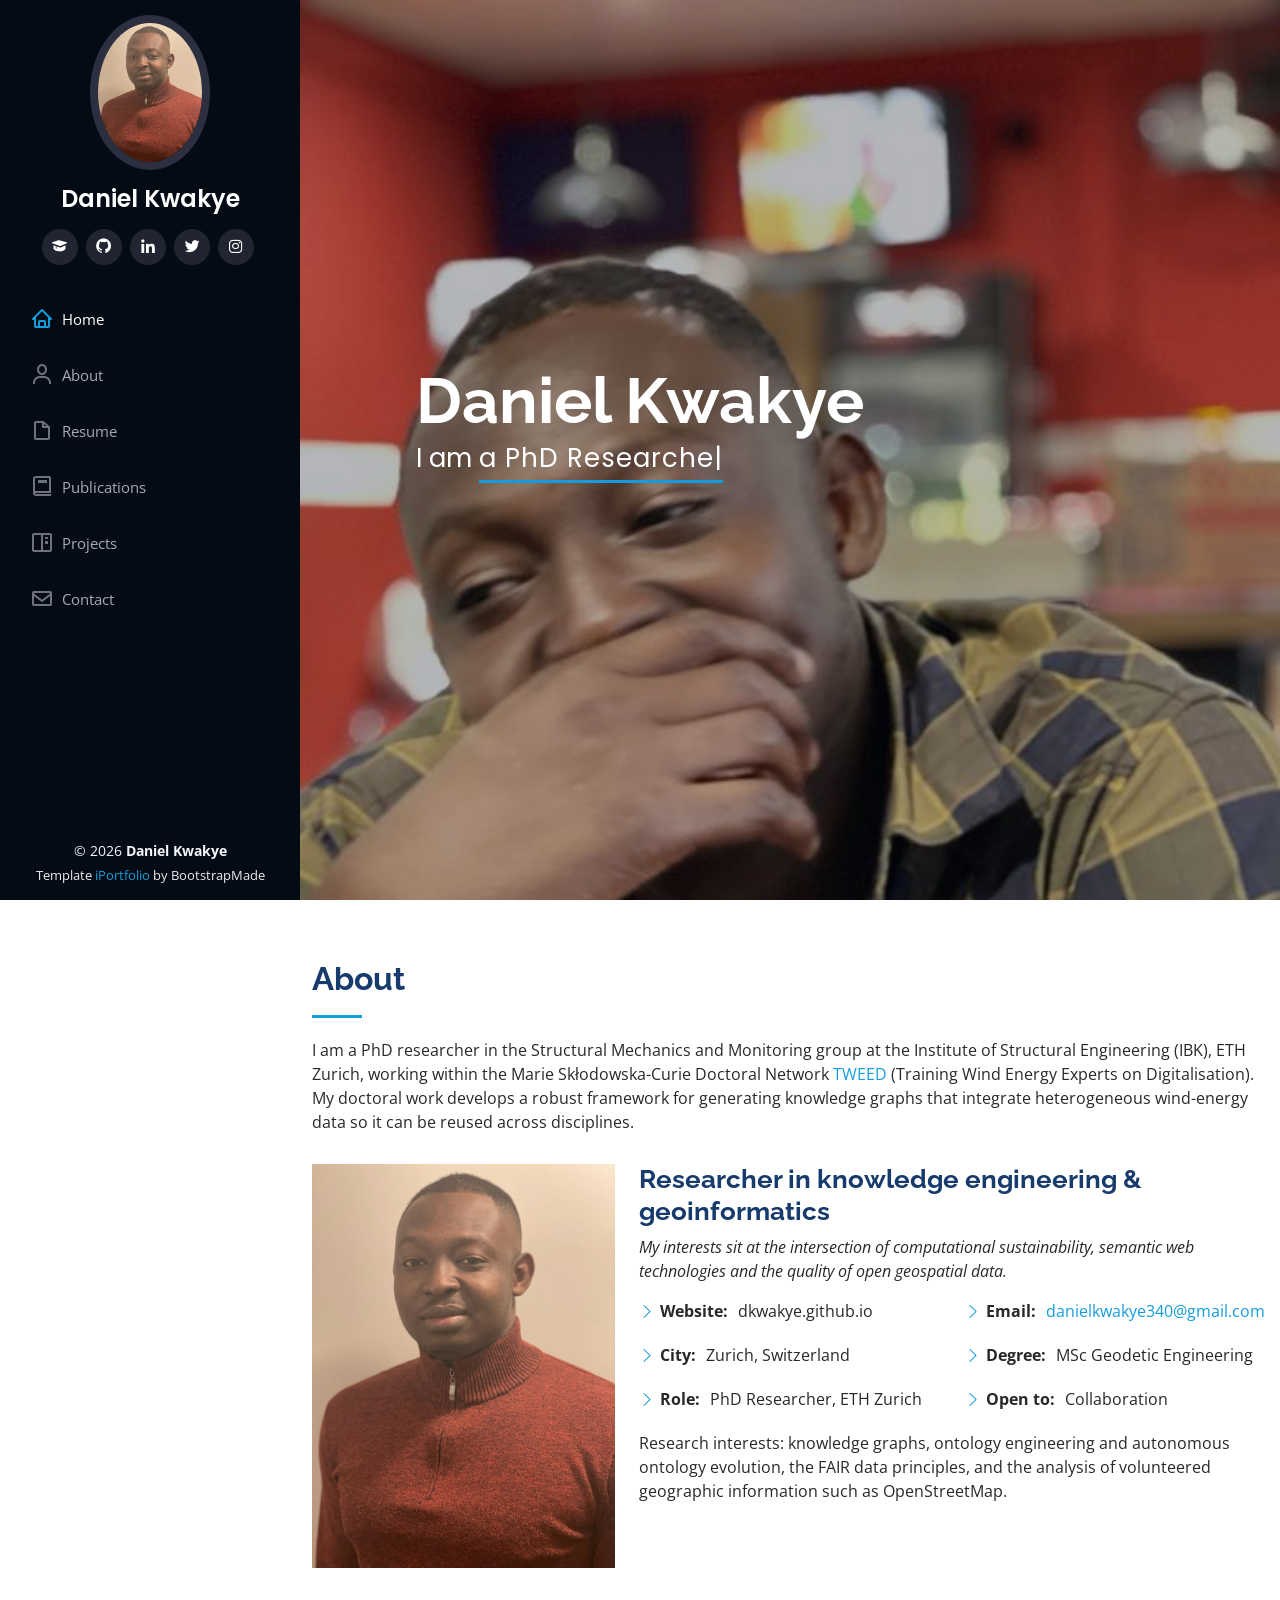
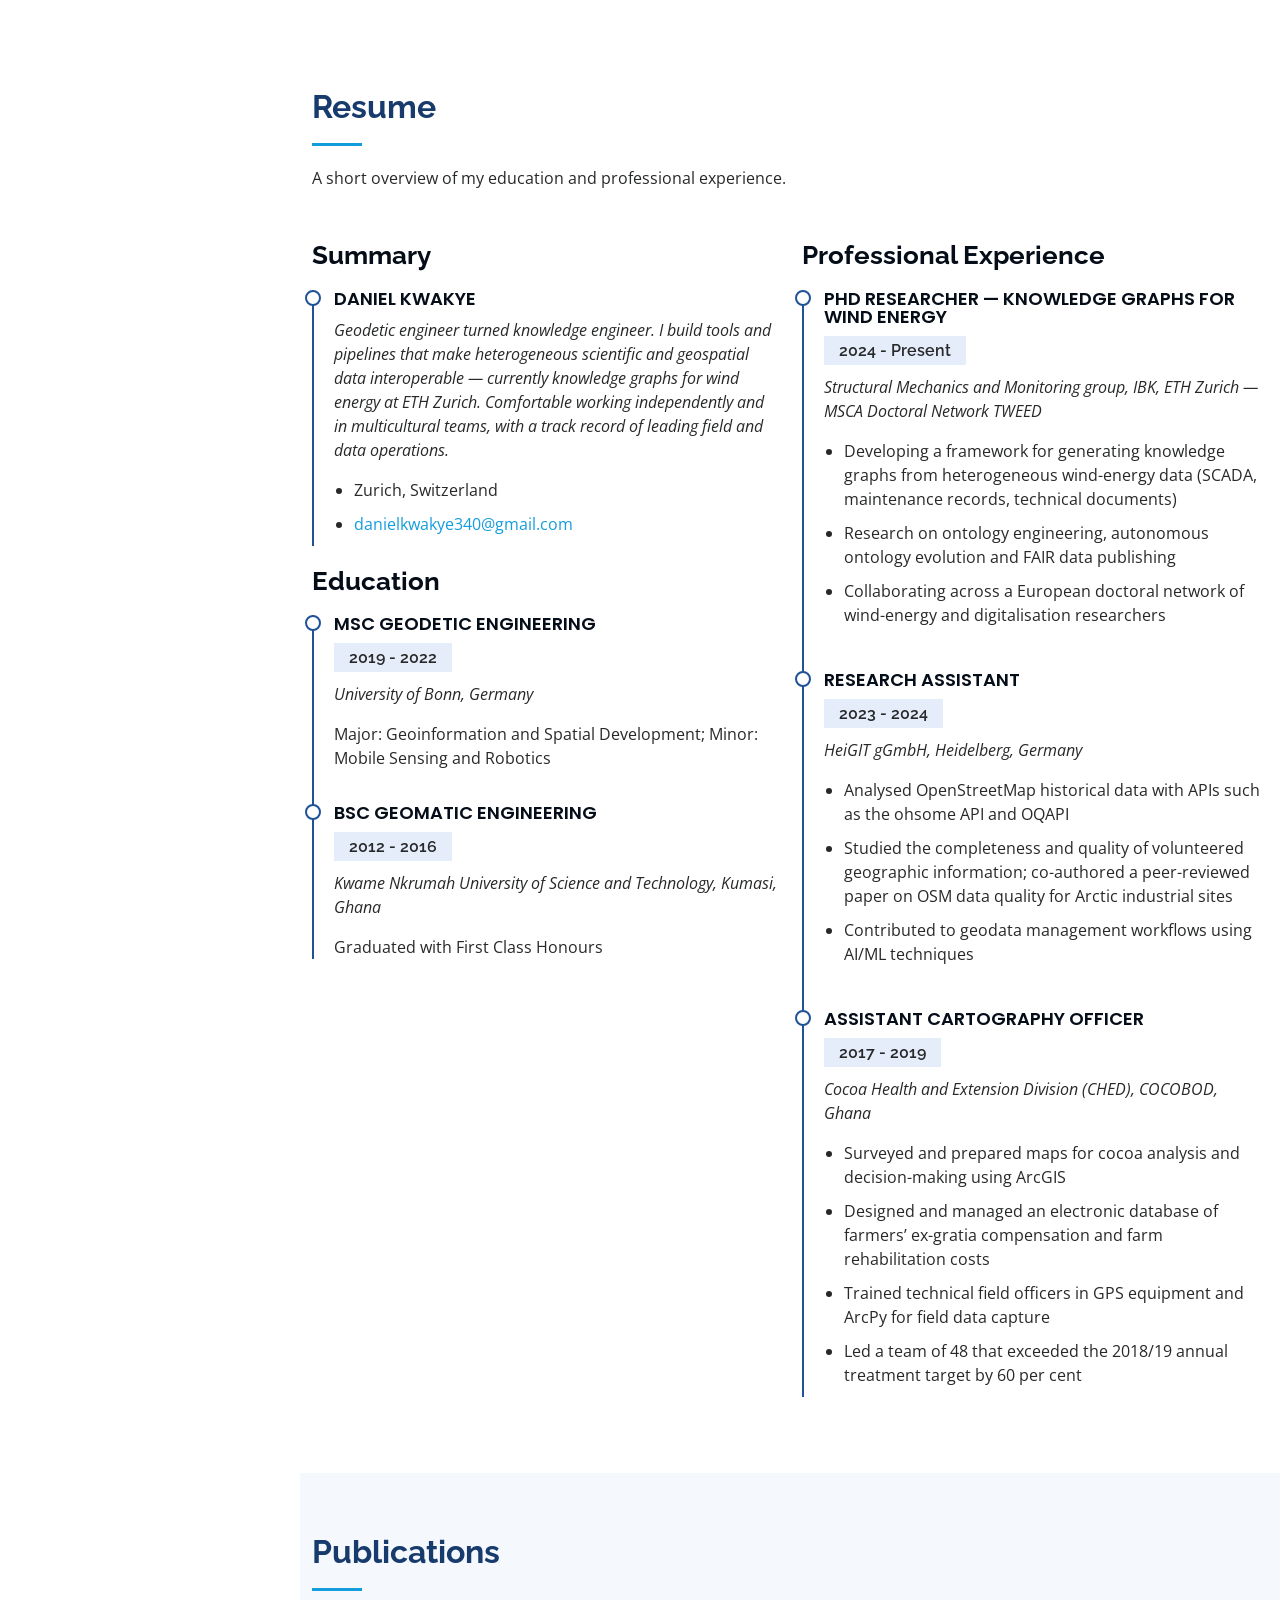
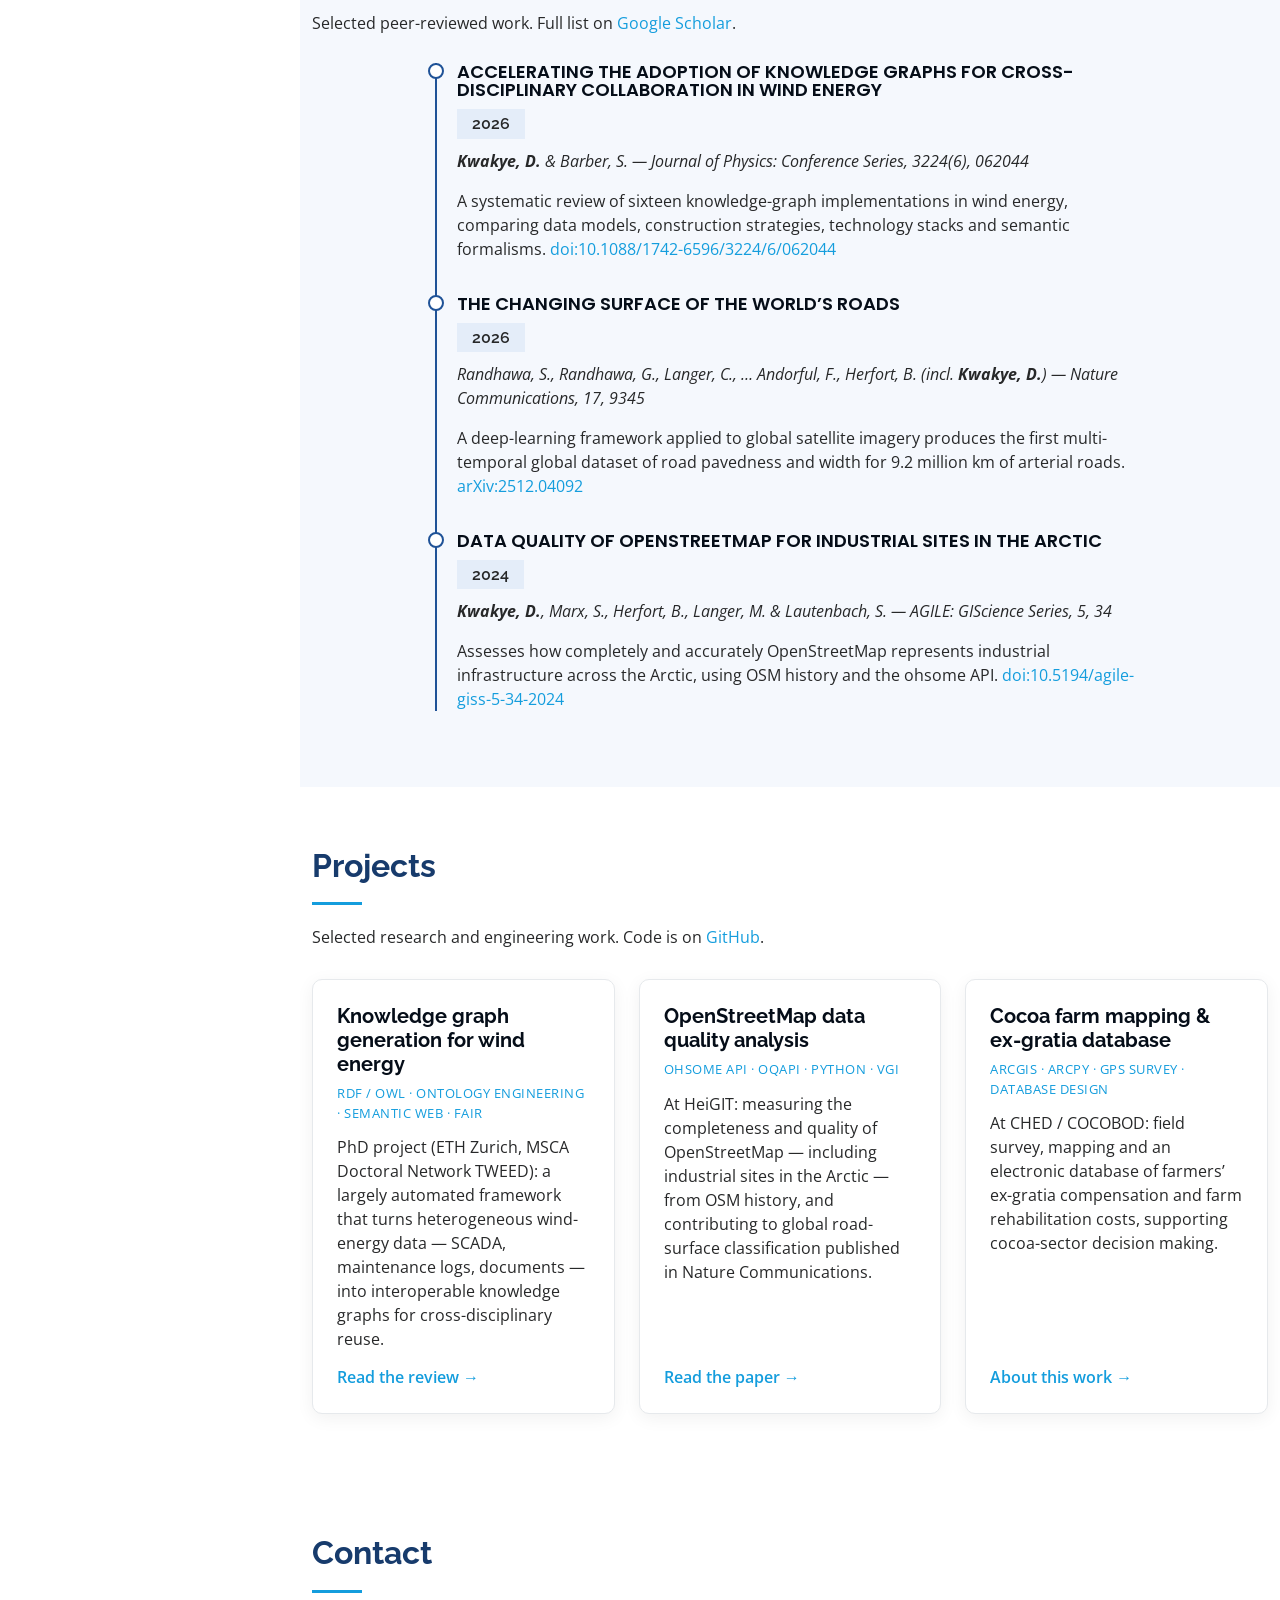
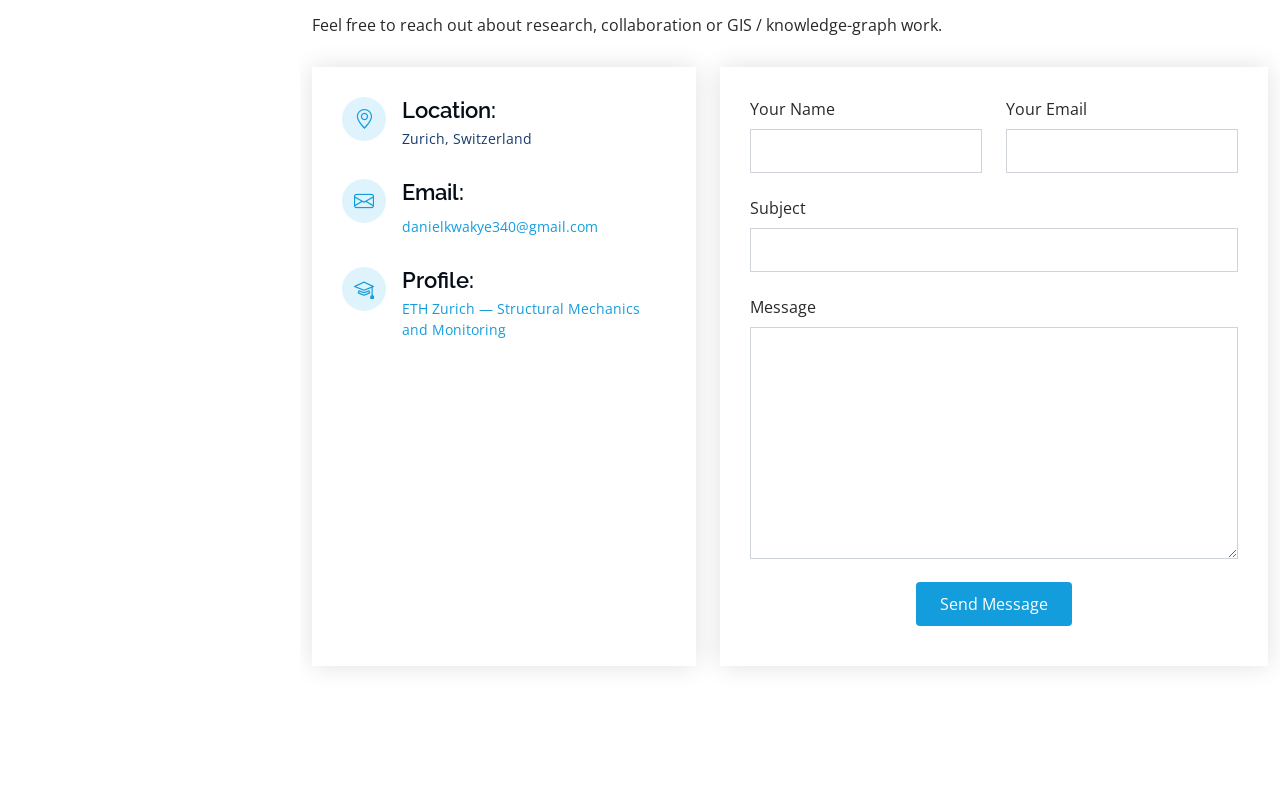
==== commit 35231c73: "Update bio, resume and publications to current ETH Zurich role Using the ETH SMM group page and Goog" ====
--- a/index.html
+++ b/index.html
@@ -5,26 +5,26 @@
   <meta charset="utf-8">
   <meta content="width=device-width, initial-scale=1.0" name="viewport">
 
-  <title>Daniel Kwakye — Research Assistant &amp; GIS Engineer</title>
+  <title>Daniel Kwakye — PhD Researcher, ETH Zurich</title>
   <meta name="description"
-    content="Daniel Kwakye is a Research Assistant at HeiGIT (Heidelberg) and a GIS / geospatial data engineer. Work spans OpenStreetMap data quality, spatial analysis and computational sustainability.">
+    content="Daniel Kwakye is a PhD researcher in the Structural Mechanics and Monitoring group at ETH Zurich, building knowledge graph generation frameworks for wind energy data. Background in geodetic engineering, GIS and OpenStreetMap data quality.">
   <meta name="keywords"
-    content="Daniel Kwakye, GIS engineer, geospatial data, OpenStreetMap, ohsome, HeiGIT, geodetic engineering, remote sensing, cartography, Ghana, Heidelberg">
+    content="Daniel Kwakye, knowledge graphs, ontology engineering, semantic web, FAIR data, wind energy, digitalisation, TWEED, ETH Zurich, GIS, OpenStreetMap, ohsome, geodetic engineering, computational sustainability">
   <meta name="author" content="Daniel Kwakye">
   <link rel="canonical" href="https://dkwakye.github.io/">
 
   <!-- Open Graph / Twitter -->
   <meta property="og:type" content="website">
   <meta property="og:url" content="https://dkwakye.github.io/">
-  <meta property="og:title" content="Daniel Kwakye — Research Assistant &amp; GIS Engineer">
+  <meta property="og:title" content="Daniel Kwakye — PhD Researcher, ETH Zurich">
   <meta property="og:description"
-    content="Research Assistant at HeiGIT (Heidelberg). GIS / geospatial data engineer working on OpenStreetMap data quality and computational sustainability.">
+    content="PhD researcher at ETH Zurich building knowledge graph generation frameworks for wind energy data. Semantic web, FAIR data and computational sustainability.">
   <meta property="og:image" content="https://dkwakye.github.io/assets/img/profile-img.jpeg">
   <meta name="twitter:card" content="summary">
   <meta name="twitter:site" content="@CEng_Kwakye">
-  <meta name="twitter:title" content="Daniel Kwakye — Research Assistant &amp; GIS Engineer">
+  <meta name="twitter:title" content="Daniel Kwakye — PhD Researcher, ETH Zurich">
   <meta name="twitter:description"
-    content="Research Assistant at HeiGIT (Heidelberg). GIS / geospatial data engineer.">
+    content="PhD researcher at ETH Zurich. Knowledge graphs for wind energy data, semantic web, FAIR data.">
   <meta name="twitter:image" content="https://dkwakye.github.io/assets/img/profile-img.jpeg">
 
   <!-- Favicons -->
@@ -61,19 +61,21 @@
     "name": "Daniel Kwakye",
     "url": "https://dkwakye.github.io/",
     "image": "https://dkwakye.github.io/assets/img/profile-img.jpeg",
-    "jobTitle": "Research Assistant",
-    "worksFor": { "@type": "Organization", "name": "HeiGIT gGmbH", "url": "https://heigit.org/" },
+    "jobTitle": "PhD Researcher",
+    "worksFor": { "@type": "Organization", "name": "ETH Zurich", "url": "https://ethz.ch/" },
     "alumniOf": [
       { "@type": "CollegeOrUniversity", "name": "University of Bonn" },
       { "@type": "CollegeOrUniversity", "name": "Kwame Nkrumah University of Science and Technology" }
     ],
-    "address": { "@type": "PostalAddress", "addressLocality": "Heidelberg", "addressCountry": "DE" },
+    "knowsAbout": ["Knowledge Graphs", "Ontology Engineering", "Semantic Web", "FAIR Data", "Wind Energy", "GIS", "OpenStreetMap"],
+    "address": { "@type": "PostalAddress", "addressLocality": "Zurich", "addressCountry": "CH" },
     "email": "mailto:danielkwakye340@gmail.com",
     "sameAs": [
+      "https://chatzi.ibk.ethz.ch/about-us/people/research-staff/daniel-kwakye.html",
+      "https://scholar.google.com/citations?user=494ShFEAAAAJ",
       "https://www.linkedin.com/in/daniel-kwakye-939b3a102/",
-      "https://twitter.com/CEng_Kwakye",
       "https://github.com/DKwakye",
-      "https://www.instagram.com/ebanksdaniels/"
+      "https://twitter.com/CEng_Kwakye"
     ]
   }
   </script>
@@ -94,14 +96,14 @@
         <img src="assets/img/profile-img.jpeg" alt="Portrait of Daniel Kwakye" class="img-fluid rounded-circle">
         <h1 class="text-light"><a href="index.html">Daniel Kwakye</a></h1>
         <div class="social-links mt-3 text-center">
-          <a href="https://twitter.com/CEng_Kwakye" target="_blank" rel="noopener noreferrer" class="twitter"
-            aria-label="Twitter / X"><i class="bx bxl-twitter"></i></a>
+          <a href="https://scholar.google.com/citations?user=494ShFEAAAAJ" target="_blank" rel="noopener noreferrer"
+            class="google-scholar" aria-label="Google Scholar"><i class="bx bxs-graduation"></i></a>
           <a href="https://github.com/DKwakye" target="_blank" rel="noopener noreferrer" class="github"
             aria-label="GitHub"><i class="bx bxl-github"></i></a>
           <a href="https://www.linkedin.com/in/daniel-kwakye-939b3a102/" target="_blank" rel="noopener noreferrer"
             class="linkedin" aria-label="LinkedIn"><i class="bx bxl-linkedin"></i></a>
-          <a href="https://www.facebook.com/KatakyieKofiKwakye/" target="_blank" rel="noopener noreferrer"
-            class="facebook" aria-label="Facebook"><i class="bx bxl-facebook"></i></a>
+          <a href="https://twitter.com/CEng_Kwakye" target="_blank" rel="noopener noreferrer" class="twitter"
+            aria-label="Twitter / X"><i class="bx bxl-twitter"></i></a>
           <a href="https://www.instagram.com/ebanksdaniels/" target="_blank" rel="noopener noreferrer"
             class="instagram" aria-label="Instagram"><i class="bx bxl-instagram"></i></a>
         </div>
@@ -124,7 +126,7 @@
   <section id="hero" class="d-flex flex-column justify-content-center align-items-center">
     <div class="hero-container" data-aos="fade-in">
       <h1>Daniel Kwakye</h1>
-      <p>I am <span class="typed" data-typed-items="a Researcher, a GIS Engineer, a Geospatial Data Analyst, a Developer"></span></p>
+      <p>I am <span class="typed" data-typed-items="a PhD Researcher, a Knowledge Engineer, a GIS Engineer, a Developer"></span></p>
     </div>
   </section><!-- End Hero -->
 
@@ -137,11 +139,11 @@
         <div class="section-title">
           <h2>About</h2>
           <p>
-            I am currently a Research Assistant at HeiGIT (Heidelberg Institute for Geoinformation Technology).
-            I obtained my bachelor&rsquo;s degree in Geomatic Engineering from Kwame Nkrumah University of Science and
-            Technology, Ghana in 2016 and completed the English-taught Geodetic Engineering Master&rsquo;s programme at the
-            University of Bonn, Germany in 2022, majoring in Geoinformation and Spatial Development with a minor in Mobile
-            Sensing and Robotics.
+            I am a PhD researcher in the Structural Mechanics and Monitoring group at the Institute of Structural
+            Engineering (IBK), ETH Zurich, working within the Marie Sk&#322;odowska-Curie Doctoral Network
+            <a href="https://tweed-dn.eu/" target="_blank" rel="noopener">TWEED</a> (Training Wind Energy Experts on
+            Digitalisation). My doctoral work develops a robust framework for generating knowledge graphs that integrate
+            heterogeneous wind-energy data so it can be reused across disciplines.
           </p>
         </div>
 
@@ -150,17 +152,17 @@
             <img src="assets/img/profile-img.jpeg" class="img-fluid" alt="Daniel Kwakye">
           </div>
           <div class="col-lg-8 pt-4 pt-lg-0 content" data-aos="fade-left">
-            <h3>Researcher &amp; GIS Engineer</h3>
+            <h3>Researcher in knowledge engineering &amp; geoinformatics</h3>
             <p class="fst-italic">
-              My general research area is Computational Sustainability, with a focus on the quality and analysis of
-              volunteered geographic information such as OpenStreetMap.
+              My interests sit at the intersection of computational sustainability, semantic web technologies and the
+              quality of open geospatial data.
             </p>
             <div class="row">
               <div class="col-lg-6">
                 <ul>
                   <li><i class="bi bi-chevron-right"></i> <strong>Website:</strong> <span>dkwakye.github.io</span></li>
-                  <li><i class="bi bi-chevron-right"></i> <strong>City:</strong> <span>Heidelberg / Rhein-Neckar, Germany</span></li>
-                  <li><i class="bi bi-chevron-right"></i> <strong>Role:</strong> <span>Research Assistant, HeiGIT</span></li>
+                  <li><i class="bi bi-chevron-right"></i> <strong>City:</strong> <span>Zurich, Switzerland</span></li>
+                  <li><i class="bi bi-chevron-right"></i> <strong>Role:</strong> <span>PhD Researcher, ETH Zurich</span></li>
                 </ul>
               </div>
               <div class="col-lg-6">
@@ -168,10 +170,14 @@
                   <li><i class="bi bi-chevron-right"></i> <strong>Email:</strong>
                     <span><a href="mailto:danielkwakye340@gmail.com">danielkwakye340@gmail.com</a></span></li>
                   <li><i class="bi bi-chevron-right"></i> <strong>Degree:</strong> <span>MSc Geodetic Engineering</span></li>
-                  <li><i class="bi bi-chevron-right"></i> <strong>Freelance:</strong> <span>Available</span></li>
+                  <li><i class="bi bi-chevron-right"></i> <strong>Open to:</strong> <span>Collaboration</span></li>
                 </ul>
               </div>
             </div>
+            <p>
+              Research interests: knowledge graphs, ontology engineering and autonomous ontology evolution, the FAIR
+              data principles, and the analysis of volunteered geographic information such as OpenStreetMap.
+            </p>
           </div>
         </div>
 
@@ -195,12 +201,13 @@
             <div class="resume-item pb-0">
               <h4>Daniel Kwakye</h4>
               <p><em>
-                Data and GIS engineer with a strong capacity for learning, organisation and leadership. Experienced with
-                a wide range of spatial and non-spatial data, comfortable working independently and in multicultural
-                teams, and continually motivated to deepen my professional skills.
+                Geodetic engineer turned knowledge engineer. I build tools and pipelines that make heterogeneous
+                scientific and geospatial data interoperable &mdash; currently knowledge graphs for wind energy at ETH
+                Zurich. Comfortable working independently and in multicultural teams, with a track record of leading
+                field and data operations.
               </em></p>
               <ul>
-                <li>Rhein-Neckar region, Germany</li>
+                <li>Zurich, Switzerland</li>
                 <li><a href="mailto:danielkwakye340@gmail.com">danielkwakye340@gmail.com</a></li>
               </ul>
             </div>
@@ -222,15 +229,25 @@
           <div class="col-lg-6" data-aos="fade-up" data-aos-delay="100">
             <h3 class="resume-title">Professional Experience</h3>
             <div class="resume-item">
+              <h4>PhD Researcher &mdash; Knowledge graphs for wind energy</h4>
+              <h5>2024 - Present</h5><!-- TODO: confirm exact start month/year -->
+              <p><em>Structural Mechanics and Monitoring group, IBK, ETH Zurich &mdash; MSCA Doctoral Network TWEED</em></p>
+              <ul>
+                <li>Developing a framework for generating knowledge graphs from heterogeneous wind-energy data (SCADA,
+                  maintenance records, technical documents)</li>
+                <li>Research on ontology engineering, autonomous ontology evolution and FAIR data publishing</li>
+                <li>Collaborating across a European doctoral network of wind-energy and digitalisation researchers</li>
+              </ul>
+            </div>
+            <div class="resume-item">
               <h4>Research Assistant</h4>
-              <h5>2023 - Present</h5>
+              <h5>2023 - 2024</h5>
               <p><em>HeiGIT gGmbH, Heidelberg, Germany</em></p>
               <ul>
-                <li>Conducts comprehensive literature reviews and gathers relevant research material for ongoing
-                  projects</li>
-                <li>Collaborates closely with a multidisciplinary team of researchers to develop ideas and troubleshoot
-                  research challenges</li>
-                <li>Extracts insights from OpenStreetMap historical data using APIs such as the ohsome API and OQAPI</li>
+                <li>Analysed OpenStreetMap historical data with APIs such as the ohsome API and OQAPI</li>
+                <li>Studied the completeness and quality of volunteered geographic information; co-authored a peer-reviewed
+                  paper on OSM data quality for Arctic industrial sites</li>
+                <li>Contributed to geodata management workflows using AI/ML techniques</li>
               </ul>
             </div>
             <div class="resume-item">
@@ -241,11 +258,8 @@
                 <li>Surveyed and prepared maps for cocoa analysis and decision-making using ArcGIS</li>
                 <li>Designed and managed an electronic database of farmers&rsquo; ex-gratia compensation and farm
                   rehabilitation costs</li>
-                <li>Trained technical field officers in the use of GPS equipment and ArcPy for field data capture</li>
-                <li>Led a team of 48 (technical officers, assistants, disease spotters and machine operators) that
-                  exceeded the 2018/19 annual treatment target by 60&nbsp;per&nbsp;cent</li>
-                <li>Processed field data and maintained the GPS equipment used for data capture</li>
-                <li>Compiled monthly, quarterly and annual reports</li>
+                <li>Trained technical field officers in GPS equipment and ArcPy for field data capture</li>
+                <li>Led a team of 48 that exceeded the 2018/19 annual treatment target by 60&nbsp;per&nbsp;cent</li>
               </ul>
             </div>
           </div>
@@ -259,35 +273,49 @@
       <div class="container">
 
         <div class="section-title">
-          <h2>Publications &amp; Talks</h2>
-          <p>Selected research output. See my profiles for the full and up-to-date list.</p>
+          <h2>Publications</h2>
+          <p>Selected peer-reviewed work. Full list on
+            <a href="https://scholar.google.com/citations?user=494ShFEAAAAJ" target="_blank" rel="noopener">Google
+              Scholar</a>.</p>
         </div>
 
         <div class="row">
-          <div class="col-lg-8 mx-auto" data-aos="fade-up">
-            <!-- TODO: replace the placeholder entries below with your real publications.
-                 Keep the same markup for each one. -->
-            <div class="resume-item">
-              <h4>Publication title goes here</h4>
-              <h5>Year</h5>
-              <p><em>Author list &mdash; Venue / Journal</em></p>
-              <p>One or two sentences summarising the contribution.
-                <a href="#" target="_blank" rel="noopener">DOI</a></p>
-            </div>
-            <div class="resume-item">
-              <h4>Another publication or conference talk</h4>
-              <h5>Year</h5>
-              <p><em>Author list &mdash; Venue</em></p>
-              <p>Short summary.
-                <a href="#" target="_blank" rel="noopener">Link</a></p>
-            </div>
-
-            <p class="mt-4">
-              <!-- TODO: add your real profile URLs -->
-              <a class="btn btn-outline-primary btn-sm me-2" href="#" target="_blank" rel="noopener">Google Scholar</a>
-              <a class="btn btn-outline-primary btn-sm me-2" href="#" target="_blank" rel="noopener">ORCID</a>
-              <a class="btn btn-outline-primary btn-sm" href="#" target="_blank" rel="noopener">ResearchGate</a>
-            </p>
+          <div class="col-lg-9 mx-auto" data-aos="fade-up">
+
+            <div class="resume-item">
+              <h4>Accelerating the Adoption of Knowledge Graphs for Cross-Disciplinary Collaboration in Wind Energy</h4>
+              <h5>2026</h5>
+              <p><em><strong>Kwakye, D.</strong> &amp; Barber, S. &mdash; Journal of Physics: Conference Series, 3224(6),
+                062044</em></p>
+              <p>A systematic review of sixteen knowledge-graph implementations in wind energy, comparing data models,
+                construction strategies, technology stacks and semantic formalisms.
+                <a href="https://doi.org/10.1088/1742-6596/3224/6/062044" target="_blank" rel="noopener">doi:10.1088/1742-6596/3224/6/062044</a>
+              </p>
+            </div>
+
+            <div class="resume-item">
+              <h4>The changing surface of the world&rsquo;s roads</h4>
+              <h5>2026</h5>
+              <p><em>Randhawa, S., Randhawa, G., Langer, C., &hellip; Andorful, F., Herfort, B. (incl.
+                <strong>Kwakye, D.</strong>) &mdash; Nature Communications, 17, 9345</em></p>
+              <p>A deep-learning framework applied to global satellite imagery produces the first multi-temporal global
+                dataset of road pavedness and width for 9.2&nbsp;million km of arterial roads.
+                <a href="https://arxiv.org/abs/2512.04092" target="_blank" rel="noopener">arXiv:2512.04092</a>
+                <!-- TODO: swap for the nature.com DOI link once available -->
+              </p>
+            </div>
+
+            <div class="resume-item">
+              <h4>Data Quality of OpenStreetMap for Industrial Sites in the Arctic</h4>
+              <h5>2024</h5>
+              <p><em><strong>Kwakye, D.</strong>, Marx, S., Herfort, B., Langer, M. &amp; Lautenbach, S. &mdash; AGILE:
+                GIScience Series, 5, 34</em></p>
+              <p>Assesses how completely and accurately OpenStreetMap represents industrial infrastructure across the
+                Arctic, using OSM history and the ohsome API.
+                <a href="https://doi.org/10.5194/agile-giss-5-34-2024" target="_blank" rel="noopener">doi:10.5194/agile-giss-5-34-2024</a>
+              </p>
+            </div>
+
           </div>
         </div>
 
@@ -300,7 +328,7 @@
 
         <div class="section-title">
           <h2>Projects</h2>
-          <p>A selection of geospatial and data engineering work. Full code is on
+          <p>Selected research and engineering work. Code is on
             <a href="https://github.com/DKwakye" target="_blank" rel="noopener">GitHub</a>.</p>
         </div>
 
@@ -308,12 +336,23 @@
 
           <div class="col-lg-4 col-md-6">
             <article class="project-card h-100">
-              <h3>OpenStreetMap historical data analysis</h3>
-              <p class="project-tags">ohsome API &middot; OQAPI &middot; Python &middot; data quality</p>
-              <p>Extracting and analysing OpenStreetMap history to study contributor activity and the completeness and
-                quality of volunteered geographic information at HeiGIT.</p>
-              <!-- TODO: link to a repo, blog post or paper -->
-              <a href="https://github.com/DKwakye" target="_blank" rel="noopener">Details &rarr;</a>
+              <h3>Knowledge graph generation for wind energy</h3>
+              <p class="project-tags">RDF / OWL &middot; ontology engineering &middot; semantic web &middot; FAIR</p>
+              <p>PhD project (ETH Zurich, MSCA Doctoral Network TWEED): a largely automated framework that turns
+                heterogeneous wind-energy data &mdash; SCADA, maintenance logs, documents &mdash; into interoperable
+                knowledge graphs for cross-disciplinary reuse.</p>
+              <a href="https://doi.org/10.1088/1742-6596/3224/6/062044" target="_blank" rel="noopener">Read the review &rarr;</a>
+            </article>
+          </div>
+
+          <div class="col-lg-4 col-md-6">
+            <article class="project-card h-100">
+              <h3>OpenStreetMap data quality analysis</h3>
+              <p class="project-tags">ohsome API &middot; OQAPI &middot; Python &middot; VGI</p>
+              <p>At HeiGIT: measuring the completeness and quality of OpenStreetMap &mdash; including industrial sites in
+                the Arctic &mdash; from OSM history, and contributing to global road-surface classification published in
+                Nature Communications.</p>
+              <a href="https://doi.org/10.5194/agile-giss-5-34-2024" target="_blank" rel="noopener">Read the paper &rarr;</a>
             </article>
           </div>
 
@@ -321,19 +360,9 @@
             <article class="project-card h-100">
               <h3>Cocoa farm mapping &amp; ex-gratia database</h3>
               <p class="project-tags">ArcGIS &middot; ArcPy &middot; GPS survey &middot; database design</p>
-              <p>Field survey, mapping and an electronic database of farmers&rsquo; ex-gratia compensation and farm
-                rehabilitation costs for CHED / COCOBOD, supporting cocoa-sector decision making.</p>
-              <a href="#projects">Details &rarr;</a>
-            </article>
-          </div>
-
-          <div class="col-lg-4 col-md-6">
-            <article class="project-card h-100">
-              <h3>MSc thesis &mdash; Geoinformation &amp; Spatial Development</h3>
-              <p class="project-tags">University of Bonn &middot; spatial analysis</p>
-              <!-- TODO: add your thesis topic and a one-line summary -->
-              <p>Master&rsquo;s research in Geoinformation and Spatial Development (topic to be added).</p>
-              <a href="#projects">Details &rarr;</a>
+              <p>At CHED / COCOBOD: field survey, mapping and an electronic database of farmers&rsquo; ex-gratia
+                compensation and farm rehabilitation costs, supporting cocoa-sector decision making.</p>
+              <a href="#projects">About this work &rarr;</a>
             </article>
           </div>
 
@@ -348,7 +377,7 @@
 
         <div class="section-title">
           <h2>Contact</h2>
-          <p>Feel free to reach out about research, GIS consulting or collaboration.</p>
+          <p>Feel free to reach out about research, collaboration or GIS / knowledge-graph work.</p>
         </div>
 
         <div class="row" data-aos="fade-in">
@@ -358,7 +387,7 @@
               <div class="address">
                 <i class="bi bi-geo-alt"></i>
                 <h4>Location:</h4>
-                <p>Heidelberg / Rhein-Neckar region, Germany</p>
+                <p>Zurich, Switzerland</p>
               </div>
 
               <div class="email">
@@ -367,10 +396,17 @@
                 <p><a href="mailto:danielkwakye340@gmail.com">danielkwakye340@gmail.com</a></p>
               </div>
 
+              <div class="phone">
+                <i class="bi bi-mortarboard"></i>
+                <h4>Profile:</h4>
+                <p><a href="https://chatzi.ibk.ethz.ch/about-us/people/research-staff/daniel-kwakye.html" target="_blank"
+                    rel="noopener">ETH Zurich &mdash; Structural Mechanics and Monitoring</a></p>
+              </div>
+
               <iframe
-                src="https://www.google.com/maps?q=Heidelberg,Germany&output=embed"
-                title="Map of Heidelberg, Germany"
-                frameborder="0" style="border:0; width: 100%; height: 290px;" allowfullscreen loading="lazy"
+                src="https://www.google.com/maps?q=ETH+Zurich&output=embed"
+                title="Map of ETH Zurich"
+                frameborder="0" style="border:0; width: 100%; height: 260px;" allowfullscreen loading="lazy"
                 referrerpolicy="no-referrer-when-downgrade"></iframe>
             </div>
 
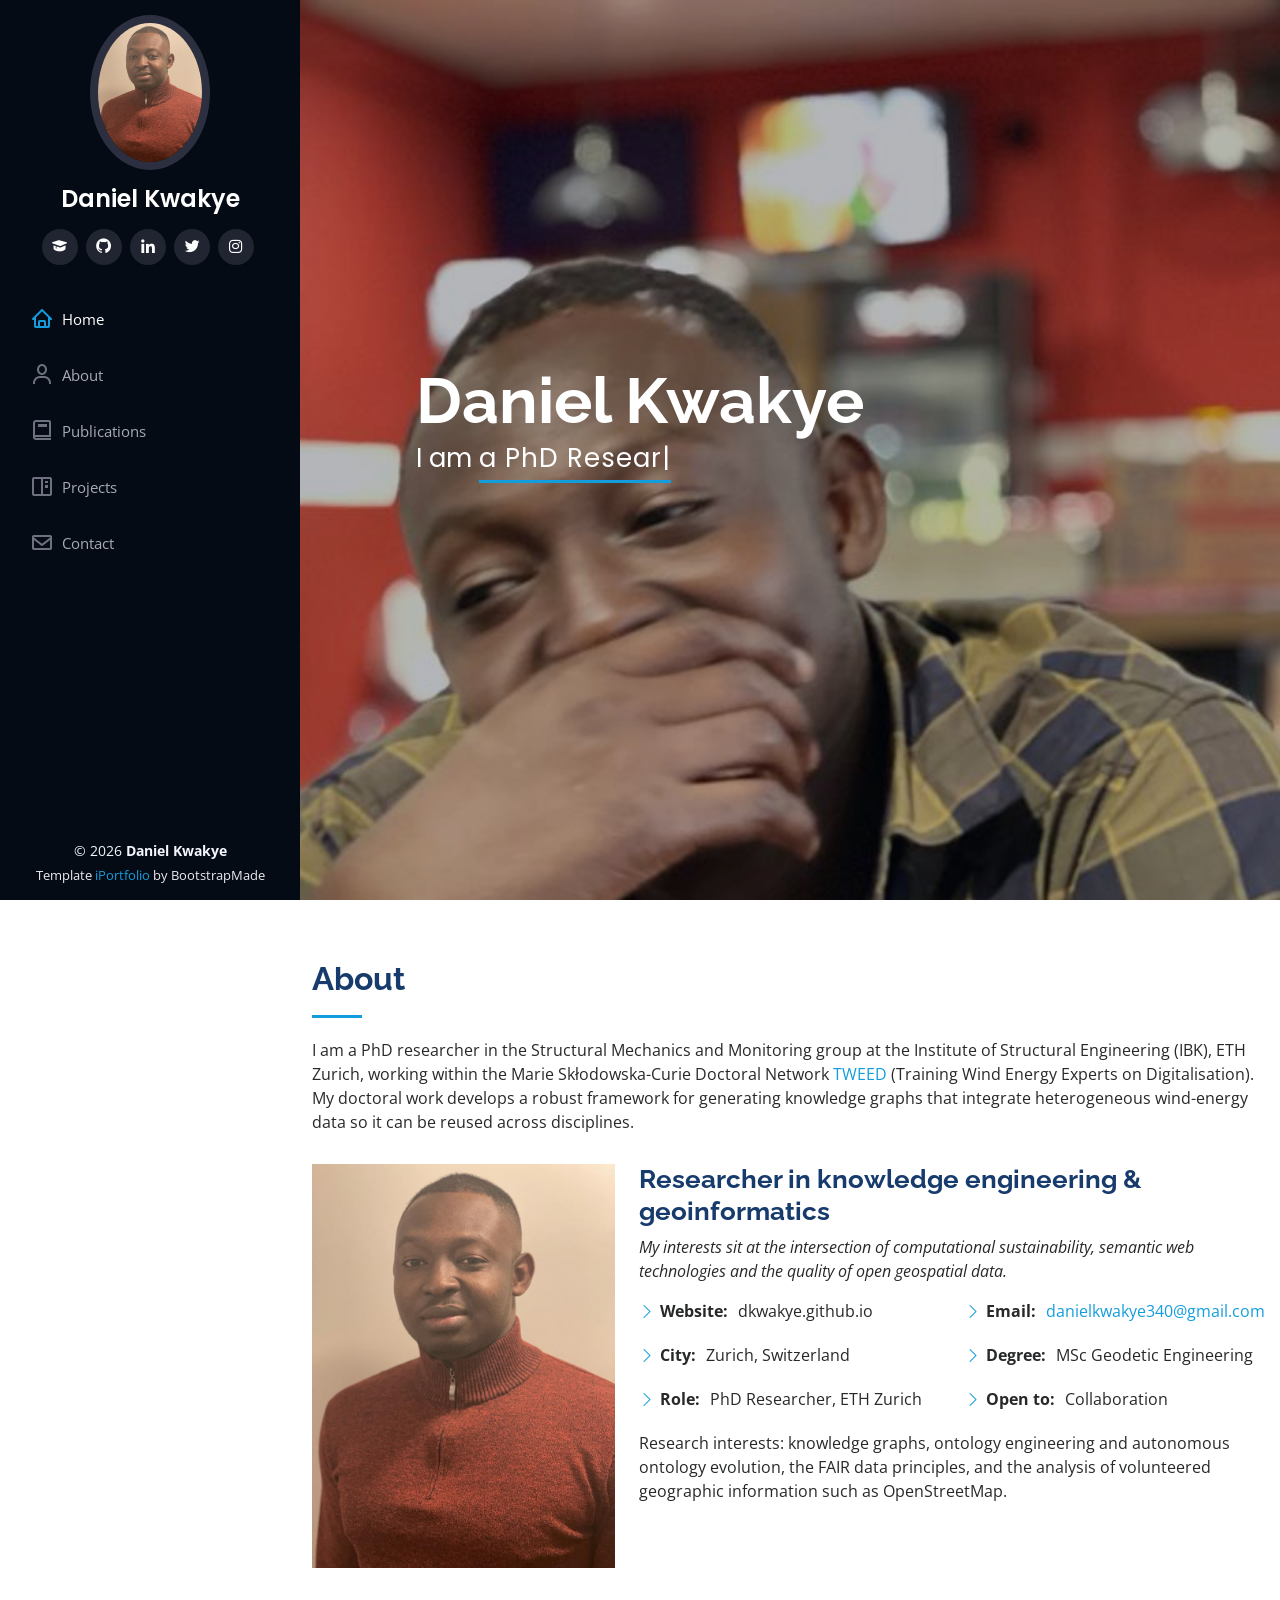
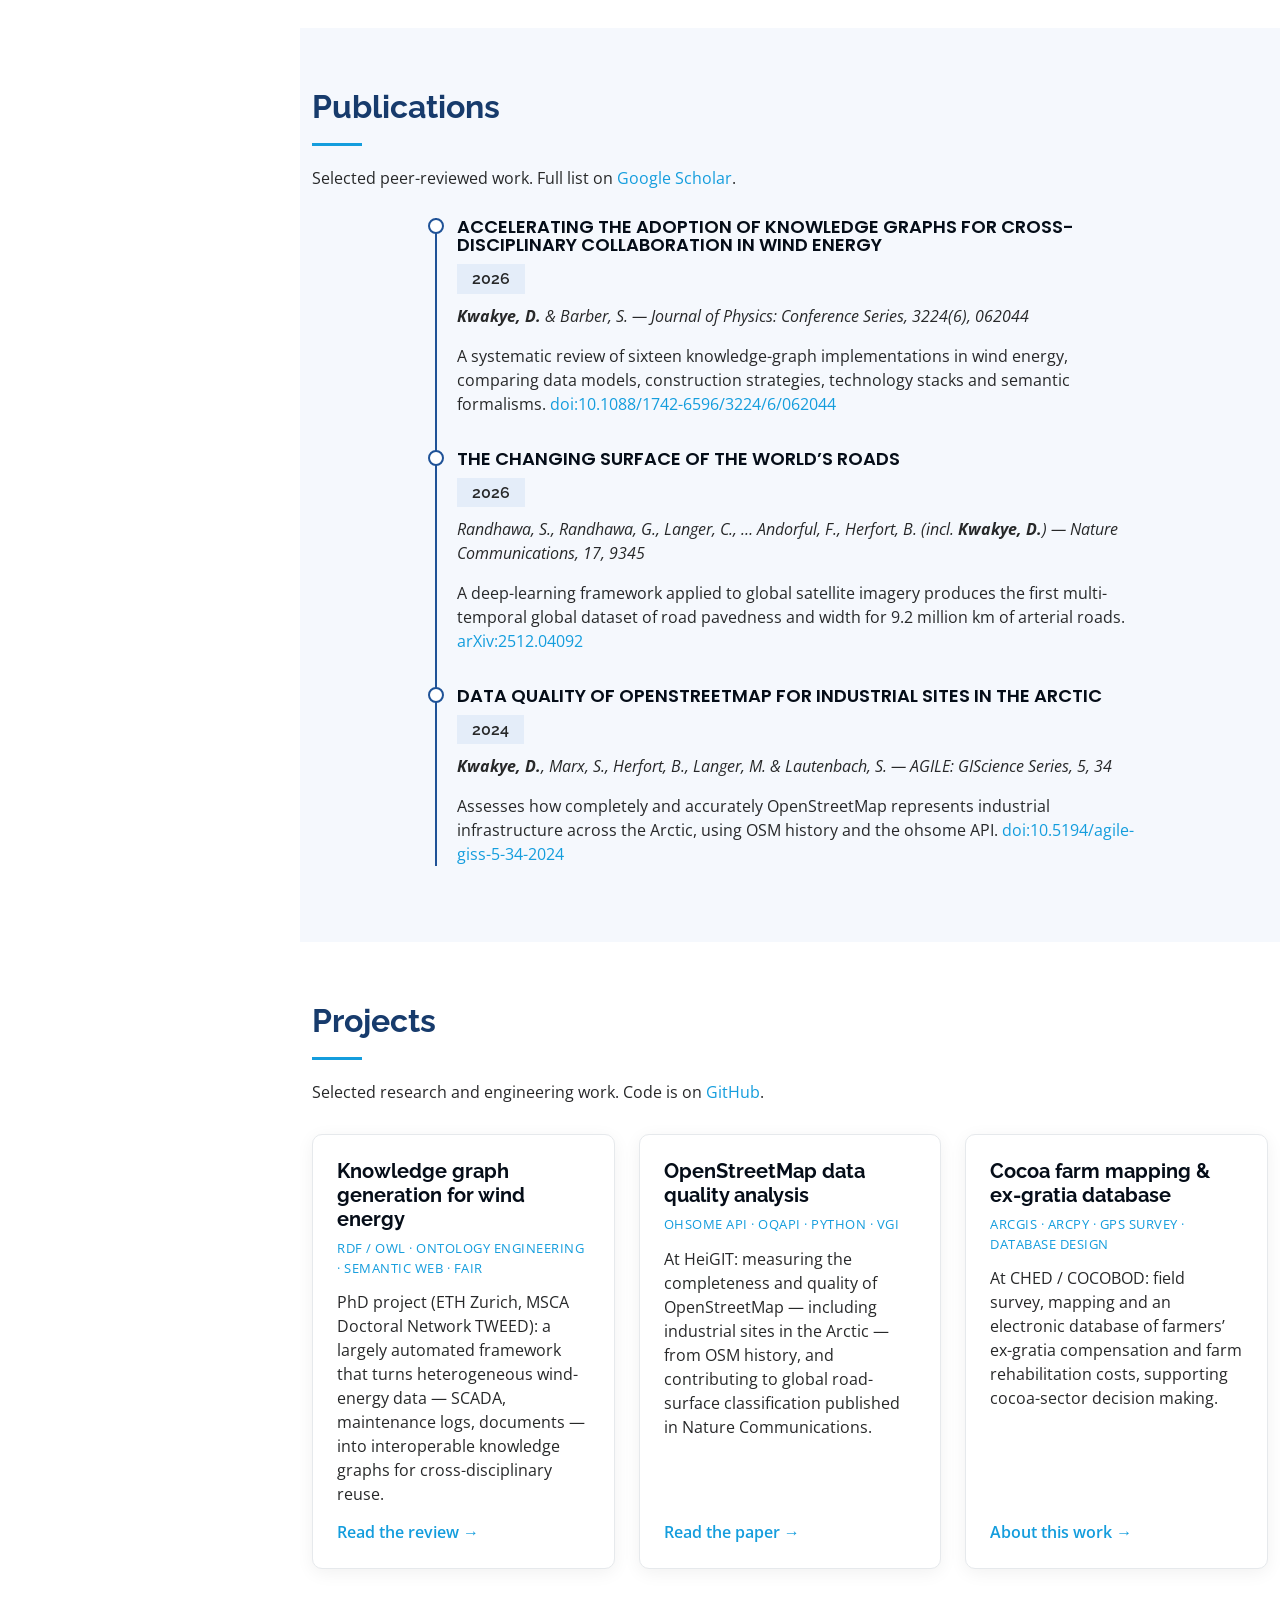
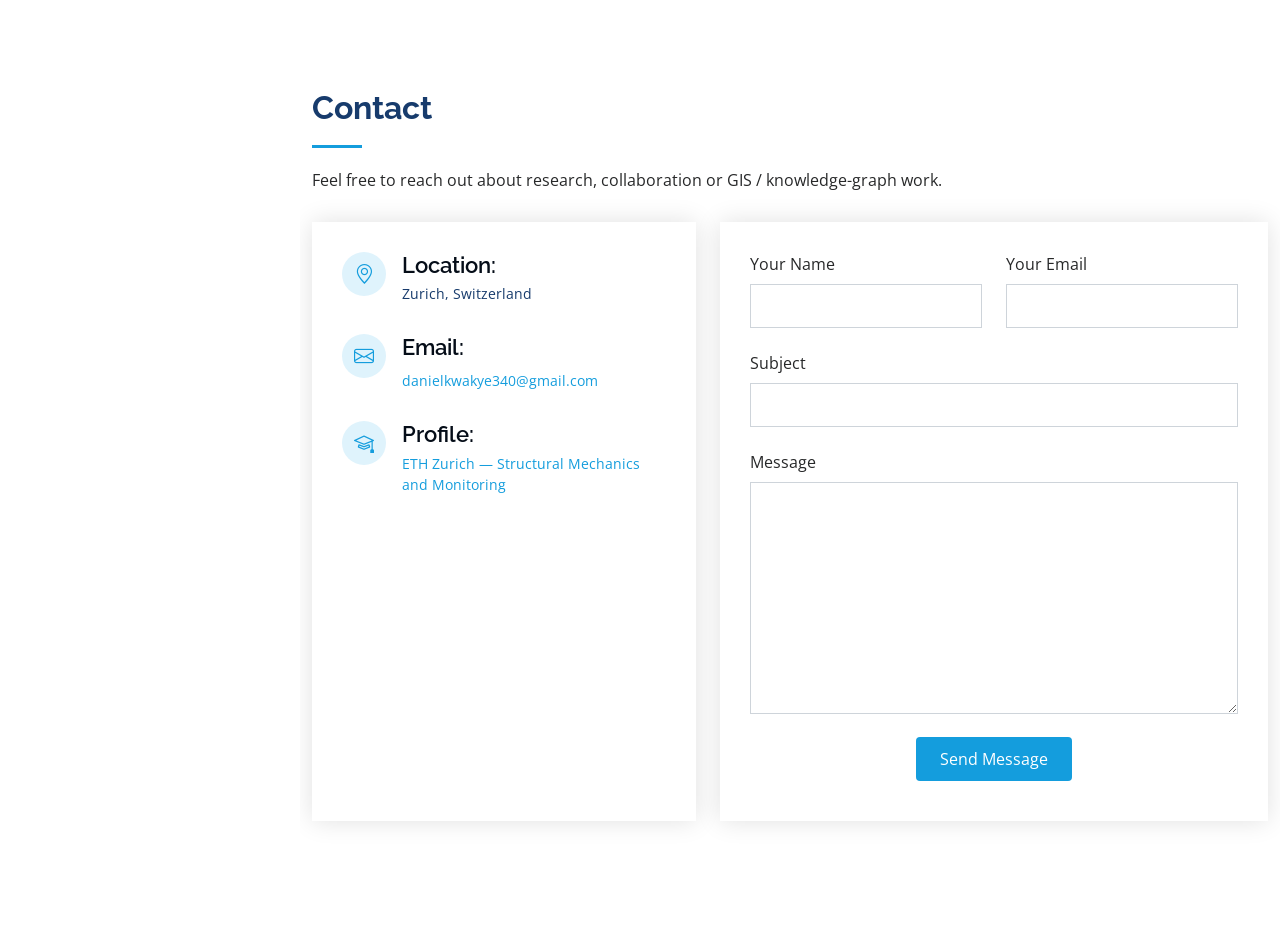
==== commit d47e263d: "Remove the Resume section Drop the CV-style Resume section and its nav link; the page is now About /" ====
--- a/index.html
+++ b/index.html
@@ -113,7 +113,6 @@
         <ul>
           <li><a href="#hero" class="nav-link scrollto active"><i class="bx bx-home"></i> <span>Home</span></a></li>
           <li><a href="#about" class="nav-link scrollto"><i class="bx bx-user"></i> <span>About</span></a></li>
-          <li><a href="#resume" class="nav-link scrollto"><i class="bx bx-file-blank"></i> <span>Resume</span></a></li>
           <li><a href="#publications" class="nav-link scrollto"><i class="bx bx-book"></i> <span>Publications</span></a></li>
           <li><a href="#projects" class="nav-link scrollto"><i class="bx bx-book-content"></i> <span>Projects</span></a></li>
           <li><a href="#contact" class="nav-link scrollto"><i class="bx bx-envelope"></i> <span>Contact</span></a></li>
@@ -183,90 +182,6 @@
 
       </div>
     </section><!-- End About Section -->
-
-    <!-- ======= Resume Section ======= -->
-    <section id="resume" class="resume">
-      <div class="container">
-
-        <div class="section-title">
-          <h2>Resume</h2>
-          <p>A short overview of my education and professional experience.</p>
-          <!-- TODO: add a CV PDF at assets/docs/Daniel-Kwakye-CV.pdf, then uncomment: -->
-          <!-- <p><a class="btn btn-outline-primary btn-sm" href="assets/docs/Daniel-Kwakye-CV.pdf" target="_blank" rel="noopener">Download CV (PDF)</a></p> -->
-        </div>
-
-        <div class="row">
-          <div class="col-lg-6" data-aos="fade-up">
-            <h3 class="resume-title">Summary</h3>
-            <div class="resume-item pb-0">
-              <h4>Daniel Kwakye</h4>
-              <p><em>
-                Geodetic engineer turned knowledge engineer. I build tools and pipelines that make heterogeneous
-                scientific and geospatial data interoperable &mdash; currently knowledge graphs for wind energy at ETH
-                Zurich. Comfortable working independently and in multicultural teams, with a track record of leading
-                field and data operations.
-              </em></p>
-              <ul>
-                <li>Zurich, Switzerland</li>
-                <li><a href="mailto:danielkwakye340@gmail.com">danielkwakye340@gmail.com</a></li>
-              </ul>
-            </div>
-
-            <h3 class="resume-title">Education</h3>
-            <div class="resume-item">
-              <h4>MSc Geodetic Engineering</h4>
-              <h5>2019 - 2022</h5>
-              <p><em>University of Bonn, Germany</em></p>
-              <p>Major: Geoinformation and Spatial Development; Minor: Mobile Sensing and Robotics</p>
-            </div>
-            <div class="resume-item">
-              <h4>BSc Geomatic Engineering</h4>
-              <h5>2012 - 2016</h5>
-              <p><em>Kwame Nkrumah University of Science and Technology, Kumasi, Ghana</em></p>
-              <p>Graduated with First Class Honours</p>
-            </div>
-          </div>
-          <div class="col-lg-6" data-aos="fade-up" data-aos-delay="100">
-            <h3 class="resume-title">Professional Experience</h3>
-            <div class="resume-item">
-              <h4>PhD Researcher &mdash; Knowledge graphs for wind energy</h4>
-              <h5>2024 - Present</h5><!-- TODO: confirm exact start month/year -->
-              <p><em>Structural Mechanics and Monitoring group, IBK, ETH Zurich &mdash; MSCA Doctoral Network TWEED</em></p>
-              <ul>
-                <li>Developing a framework for generating knowledge graphs from heterogeneous wind-energy data (SCADA,
-                  maintenance records, technical documents)</li>
-                <li>Research on ontology engineering, autonomous ontology evolution and FAIR data publishing</li>
-                <li>Collaborating across a European doctoral network of wind-energy and digitalisation researchers</li>
-              </ul>
-            </div>
-            <div class="resume-item">
-              <h4>Research Assistant</h4>
-              <h5>2023 - 2024</h5>
-              <p><em>HeiGIT gGmbH, Heidelberg, Germany</em></p>
-              <ul>
-                <li>Analysed OpenStreetMap historical data with APIs such as the ohsome API and OQAPI</li>
-                <li>Studied the completeness and quality of volunteered geographic information; co-authored a peer-reviewed
-                  paper on OSM data quality for Arctic industrial sites</li>
-                <li>Contributed to geodata management workflows using AI/ML techniques</li>
-              </ul>
-            </div>
-            <div class="resume-item">
-              <h4>Assistant Cartography Officer</h4>
-              <h5>2017 - 2019</h5>
-              <p><em>Cocoa Health and Extension Division (CHED), COCOBOD, Ghana</em></p>
-              <ul>
-                <li>Surveyed and prepared maps for cocoa analysis and decision-making using ArcGIS</li>
-                <li>Designed and managed an electronic database of farmers&rsquo; ex-gratia compensation and farm
-                  rehabilitation costs</li>
-                <li>Trained technical field officers in GPS equipment and ArcPy for field data capture</li>
-                <li>Led a team of 48 that exceeded the 2018/19 annual treatment target by 60&nbsp;per&nbsp;cent</li>
-              </ul>
-            </div>
-          </div>
-        </div>
-
-      </div>
-    </section><!-- End Resume Section -->
 
     <!-- ======= Publications Section ======= -->
     <section id="publications" class="resume section-bg">
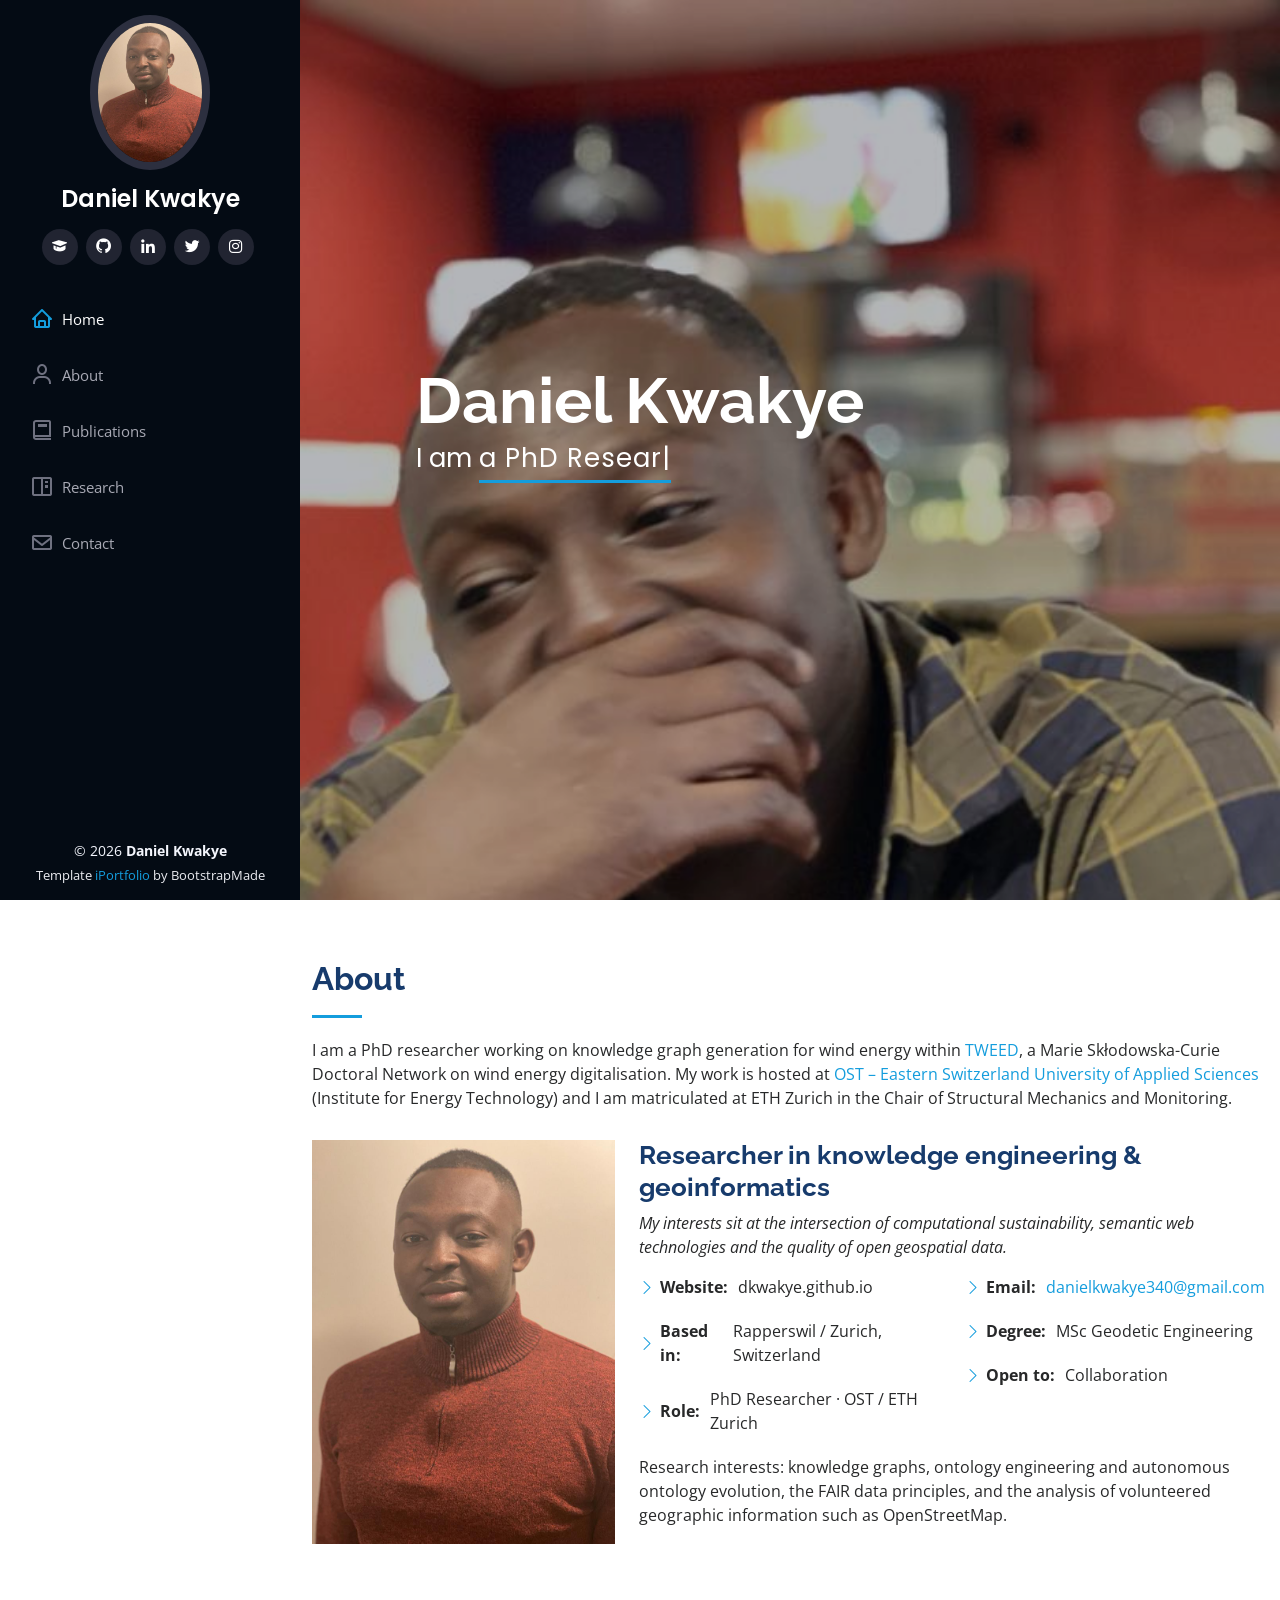
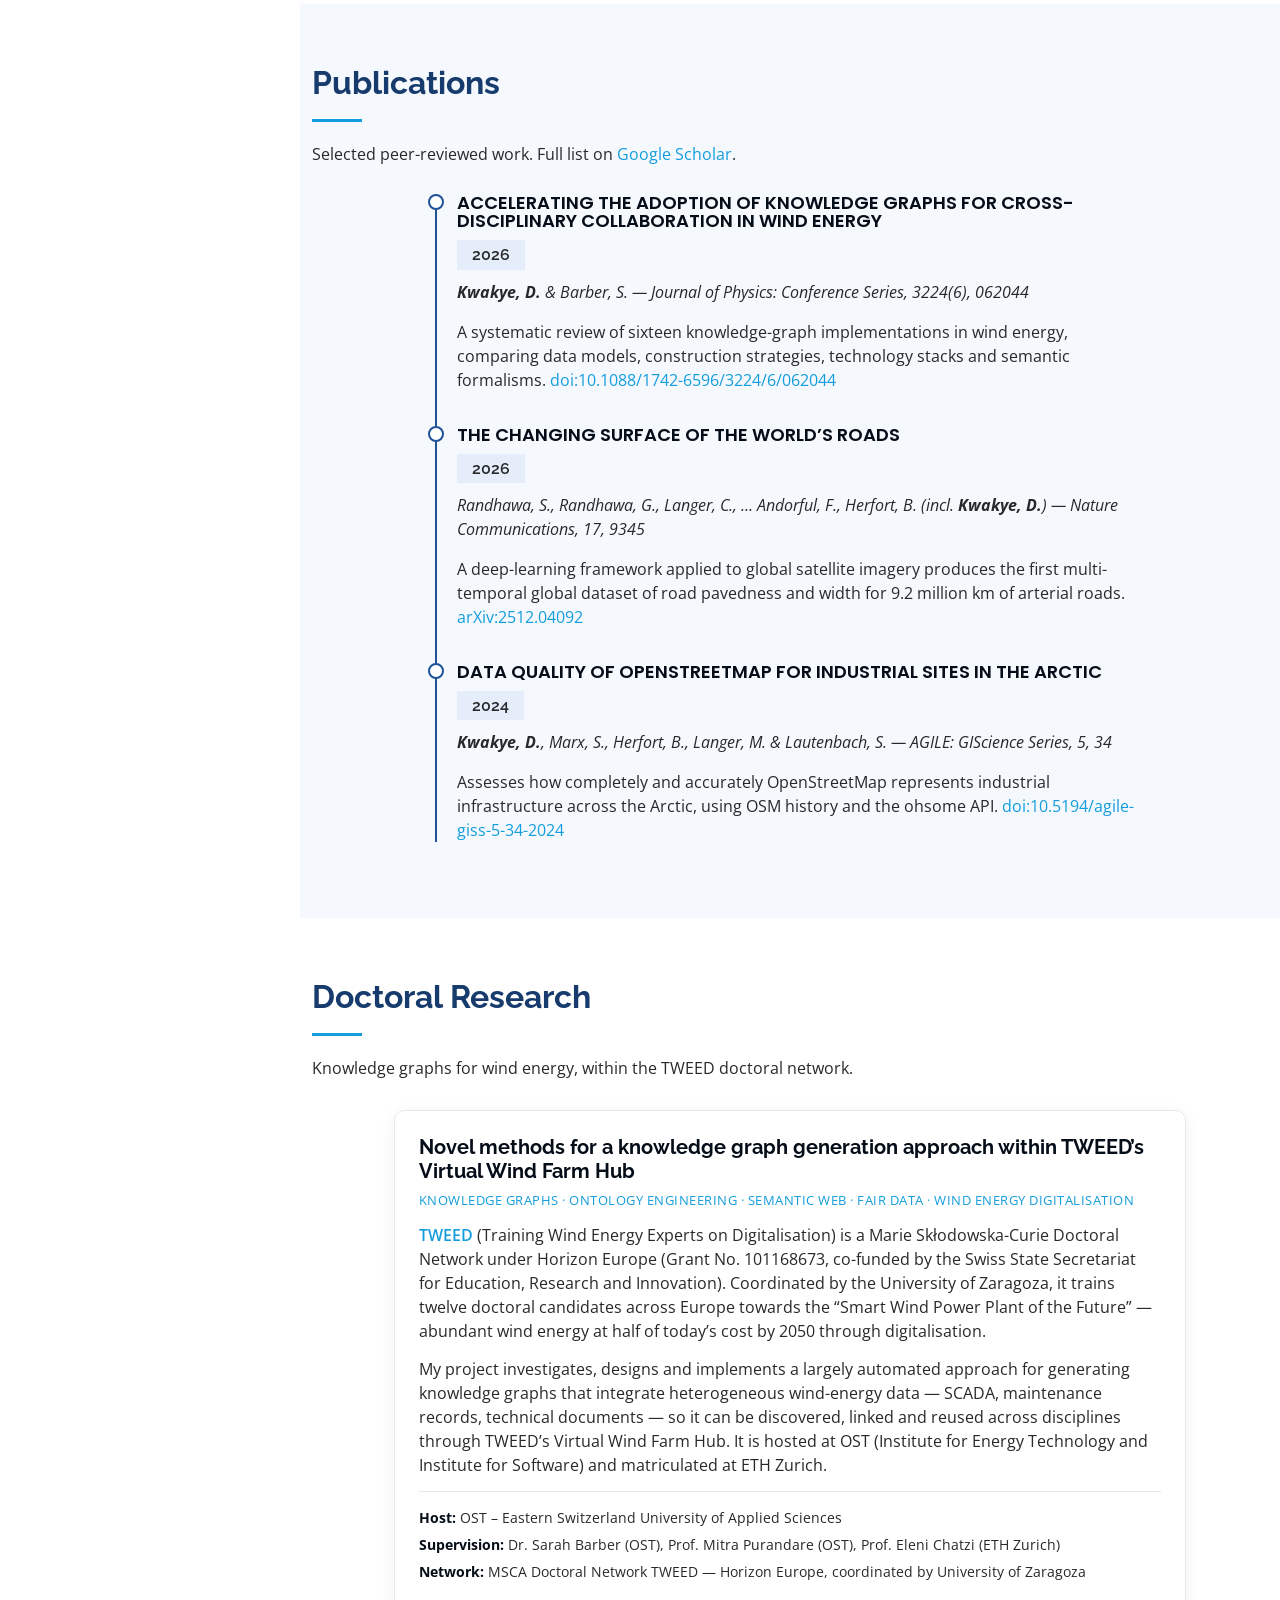
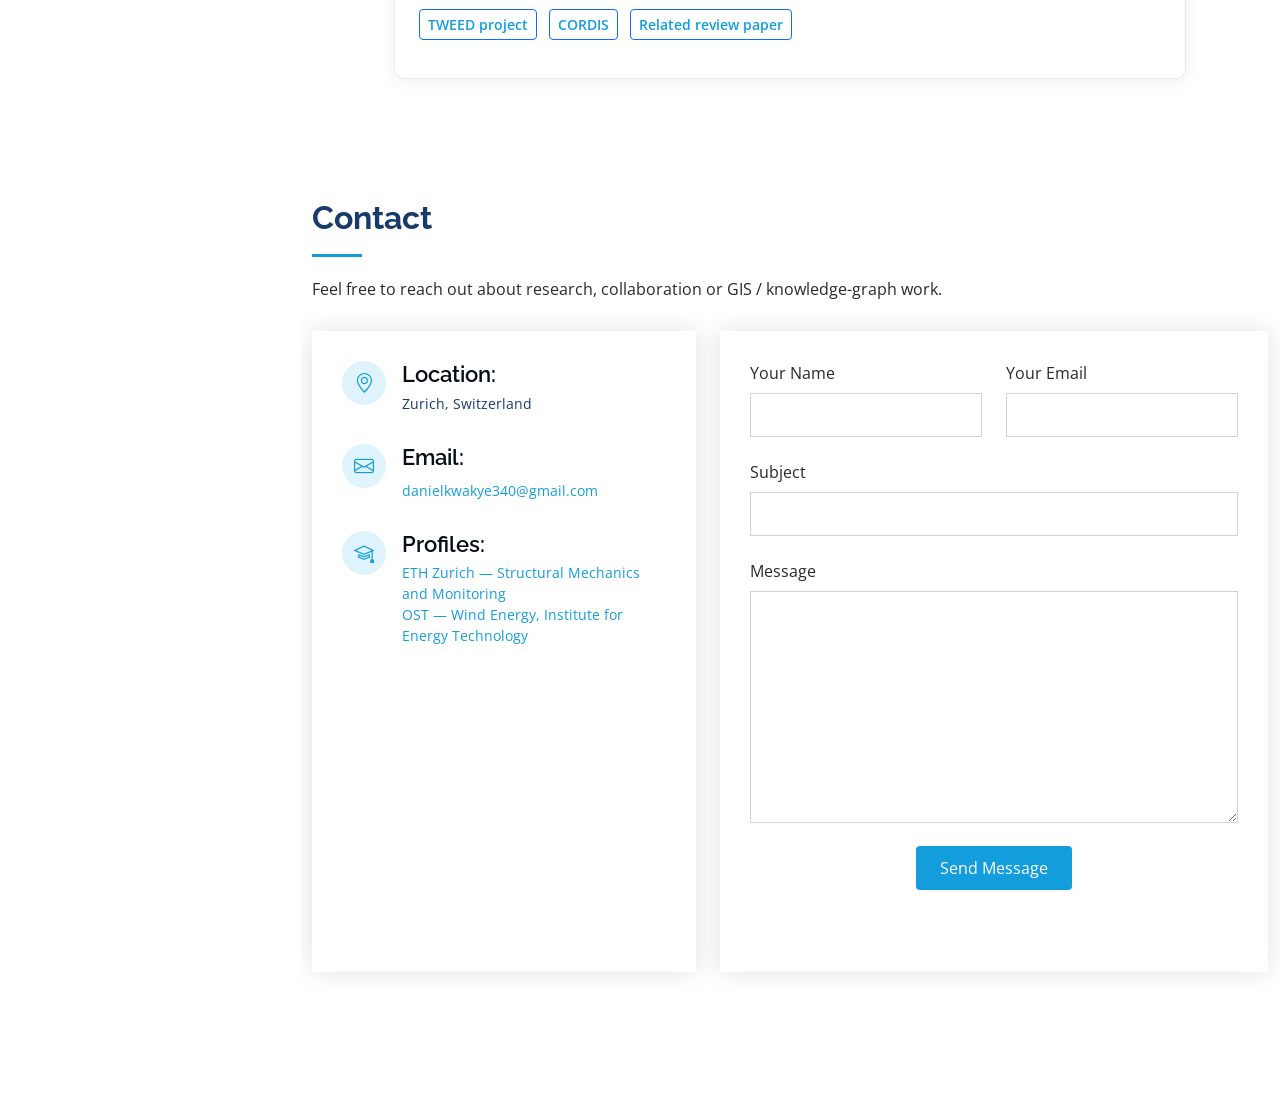
==== commit f08f1028: "Focus Research section on TWEED; add OST affiliation - Projects -> "Doctoral Research": one focused " ====
--- a/index.html
+++ b/index.html
@@ -5,26 +5,26 @@
   <meta charset="utf-8">
   <meta content="width=device-width, initial-scale=1.0" name="viewport">
 
-  <title>Daniel Kwakye — PhD Researcher, ETH Zurich</title>
+  <title>Daniel Kwakye — PhD Researcher (ETH Zurich / OST)</title>
   <meta name="description"
-    content="Daniel Kwakye is a PhD researcher in the Structural Mechanics and Monitoring group at ETH Zurich, building knowledge graph generation frameworks for wind energy data. Background in geodetic engineering, GIS and OpenStreetMap data quality.">
+    content="Daniel Kwakye is a PhD researcher building knowledge graph generation methods for wind energy within the TWEED doctoral network — hosted at OST (Eastern Switzerland University of Applied Sciences) and matriculated at ETH Zurich. Background in geodetic engineering and GIS.">
   <meta name="keywords"
-    content="Daniel Kwakye, knowledge graphs, ontology engineering, semantic web, FAIR data, wind energy, digitalisation, TWEED, ETH Zurich, GIS, OpenStreetMap, ohsome, geodetic engineering, computational sustainability">
+    content="Daniel Kwakye, knowledge graphs, ontology engineering, semantic web, FAIR data, wind energy, digitalisation, TWEED, Virtual Wind Farm Hub, OST, ETH Zurich, GIS, OpenStreetMap, ohsome, geodetic engineering, computational sustainability">
   <meta name="author" content="Daniel Kwakye">
   <link rel="canonical" href="https://dkwakye.github.io/">
 
   <!-- Open Graph / Twitter -->
   <meta property="og:type" content="website">
   <meta property="og:url" content="https://dkwakye.github.io/">
-  <meta property="og:title" content="Daniel Kwakye — PhD Researcher, ETH Zurich">
+  <meta property="og:title" content="Daniel Kwakye — PhD Researcher (ETH Zurich / OST)">
   <meta property="og:description"
-    content="PhD researcher at ETH Zurich building knowledge graph generation frameworks for wind energy data. Semantic web, FAIR data and computational sustainability.">
+    content="PhD researcher building knowledge graph generation methods for wind energy within the TWEED doctoral network (OST / ETH Zurich).">
   <meta property="og:image" content="https://dkwakye.github.io/assets/img/profile-img.jpeg">
   <meta name="twitter:card" content="summary">
   <meta name="twitter:site" content="@CEng_Kwakye">
-  <meta name="twitter:title" content="Daniel Kwakye — PhD Researcher, ETH Zurich">
+  <meta name="twitter:title" content="Daniel Kwakye — PhD Researcher (ETH Zurich / OST)">
   <meta name="twitter:description"
-    content="PhD researcher at ETH Zurich. Knowledge graphs for wind energy data, semantic web, FAIR data.">
+    content="PhD researcher on knowledge graphs for wind energy within the TWEED doctoral network (OST / ETH Zurich).">
   <meta name="twitter:image" content="https://dkwakye.github.io/assets/img/profile-img.jpeg">
 
   <!-- Favicons -->
@@ -62,13 +62,20 @@
     "url": "https://dkwakye.github.io/",
     "image": "https://dkwakye.github.io/assets/img/profile-img.jpeg",
     "jobTitle": "PhD Researcher",
-    "worksFor": { "@type": "Organization", "name": "ETH Zurich", "url": "https://ethz.ch/" },
+    "worksFor": [
+      { "@type": "Organization", "name": "OST – Eastern Switzerland University of Applied Sciences", "url": "https://www.ost.ch/" },
+      { "@type": "Organization", "name": "ETH Zurich", "url": "https://ethz.ch/" }
+    ],
+    "affiliation": [
+      { "@type": "Organization", "name": "OST – Eastern Switzerland University of Applied Sciences" },
+      { "@type": "Organization", "name": "ETH Zurich" }
+    ],
     "alumniOf": [
       { "@type": "CollegeOrUniversity", "name": "University of Bonn" },
       { "@type": "CollegeOrUniversity", "name": "Kwame Nkrumah University of Science and Technology" }
     ],
     "knowsAbout": ["Knowledge Graphs", "Ontology Engineering", "Semantic Web", "FAIR Data", "Wind Energy", "GIS", "OpenStreetMap"],
-    "address": { "@type": "PostalAddress", "addressLocality": "Zurich", "addressCountry": "CH" },
+    "address": { "@type": "PostalAddress", "addressLocality": "Rapperswil / Zurich", "addressCountry": "CH" },
     "email": "mailto:danielkwakye340@gmail.com",
     "sameAs": [
       "https://chatzi.ibk.ethz.ch/about-us/people/research-staff/daniel-kwakye.html",
@@ -114,7 +121,7 @@
           <li><a href="#hero" class="nav-link scrollto active"><i class="bx bx-home"></i> <span>Home</span></a></li>
           <li><a href="#about" class="nav-link scrollto"><i class="bx bx-user"></i> <span>About</span></a></li>
           <li><a href="#publications" class="nav-link scrollto"><i class="bx bx-book"></i> <span>Publications</span></a></li>
-          <li><a href="#projects" class="nav-link scrollto"><i class="bx bx-book-content"></i> <span>Projects</span></a></li>
+          <li><a href="#projects" class="nav-link scrollto"><i class="bx bx-book-content"></i> <span>Research</span></a></li>
           <li><a href="#contact" class="nav-link scrollto"><i class="bx bx-envelope"></i> <span>Contact</span></a></li>
         </ul>
       </nav><!-- .nav-menu -->
@@ -138,11 +145,12 @@
         <div class="section-title">
           <h2>About</h2>
           <p>
-            I am a PhD researcher in the Structural Mechanics and Monitoring group at the Institute of Structural
-            Engineering (IBK), ETH Zurich, working within the Marie Sk&#322;odowska-Curie Doctoral Network
-            <a href="https://tweed-dn.eu/" target="_blank" rel="noopener">TWEED</a> (Training Wind Energy Experts on
-            Digitalisation). My doctoral work develops a robust framework for generating knowledge graphs that integrate
-            heterogeneous wind-energy data so it can be reused across disciplines.
+            I am a PhD researcher working on knowledge graph generation for wind energy within
+            <a href="https://www.tweedproject.eu/" target="_blank" rel="noopener">TWEED</a>, a Marie
+            Sk&#322;odowska-Curie Doctoral Network on wind energy digitalisation. My work is hosted at
+            <a href="https://www.ost.ch/" target="_blank" rel="noopener">OST &ndash; Eastern Switzerland University of
+            Applied Sciences</a> (Institute for Energy Technology) and I am matriculated at ETH Zurich in the Chair of
+            Structural Mechanics and Monitoring.
           </p>
         </div>
 
@@ -160,8 +168,8 @@
               <div class="col-lg-6">
                 <ul>
                   <li><i class="bi bi-chevron-right"></i> <strong>Website:</strong> <span>dkwakye.github.io</span></li>
-                  <li><i class="bi bi-chevron-right"></i> <strong>City:</strong> <span>Zurich, Switzerland</span></li>
-                  <li><i class="bi bi-chevron-right"></i> <strong>Role:</strong> <span>PhD Researcher, ETH Zurich</span></li>
+                  <li><i class="bi bi-chevron-right"></i> <strong>Based in:</strong> <span>Rapperswil / Zurich, Switzerland</span></li>
+                  <li><i class="bi bi-chevron-right"></i> <strong>Role:</strong> <span>PhD Researcher &middot; OST / ETH Zurich</span></li>
                 </ul>
               </div>
               <div class="col-lg-6">
@@ -237,54 +245,57 @@
       </div>
     </section><!-- End Publications Section -->
 
-    <!-- ======= Projects Section ======= -->
+    <!-- ======= Doctoral Research Section ======= -->
     <section id="projects" class="portfolio">
       <div class="container">
 
         <div class="section-title">
-          <h2>Projects</h2>
-          <p>Selected research and engineering work. Code is on
-            <a href="https://github.com/DKwakye" target="_blank" rel="noopener">GitHub</a>.</p>
-        </div>
-
-        <div class="row gy-4" data-aos="fade-up">
-
-          <div class="col-lg-4 col-md-6">
-            <article class="project-card h-100">
-              <h3>Knowledge graph generation for wind energy</h3>
-              <p class="project-tags">RDF / OWL &middot; ontology engineering &middot; semantic web &middot; FAIR</p>
-              <p>PhD project (ETH Zurich, MSCA Doctoral Network TWEED): a largely automated framework that turns
-                heterogeneous wind-energy data &mdash; SCADA, maintenance logs, documents &mdash; into interoperable
-                knowledge graphs for cross-disciplinary reuse.</p>
-              <a href="https://doi.org/10.1088/1742-6596/3224/6/062044" target="_blank" rel="noopener">Read the review &rarr;</a>
+          <h2>Doctoral Research</h2>
+          <p>Knowledge graphs for wind energy, within the TWEED doctoral network.</p>
+        </div>
+
+        <div class="row" data-aos="fade-up">
+          <div class="col-lg-10 mx-auto">
+            <article class="project-card">
+              <h3>Novel methods for a knowledge graph generation approach within TWEED&rsquo;s Virtual Wind Farm Hub</h3>
+              <p class="project-tags">knowledge graphs &middot; ontology engineering &middot; semantic web &middot; FAIR data
+                &middot; wind energy digitalisation</p>
+              <p>
+                <a href="https://www.tweedproject.eu/" target="_blank" rel="noopener">TWEED</a> (Training Wind Energy
+                Experts on Digitalisation) is a Marie Sk&#322;odowska-Curie Doctoral Network under Horizon Europe
+                (Grant&nbsp;No.&nbsp;101168673, co-funded by the Swiss State Secretariat for Education, Research and
+                Innovation). Coordinated by the University of Zaragoza, it trains twelve doctoral candidates across Europe
+                towards the &ldquo;Smart Wind Power Plant of the Future&rdquo; &mdash; abundant wind energy at half of
+                today&rsquo;s cost by 2050 through digitalisation.
+              </p>
+              <p>
+                My project investigates, designs and implements a largely automated approach for generating knowledge
+                graphs that integrate heterogeneous wind-energy data &mdash; SCADA, maintenance records, technical
+                documents &mdash; so it can be discovered, linked and reused across disciplines through TWEED&rsquo;s
+                Virtual Wind Farm Hub. It is hosted at OST (Institute for Energy Technology and Institute for Software)
+                and matriculated at ETH Zurich.
+              </p>
+              <ul class="project-meta">
+                <li><strong>Host:</strong> OST &ndash; Eastern Switzerland University of Applied Sciences</li>
+                <li><strong>Supervision:</strong> Dr.&nbsp;Sarah Barber (OST), Prof.&nbsp;Mitra Purandare (OST),
+                  Prof.&nbsp;Eleni Chatzi (ETH Zurich)</li>
+                <li><strong>Network:</strong> MSCA Doctoral Network TWEED &mdash; Horizon Europe, coordinated by
+                  University of Zaragoza</li>
+              </ul>
+              <p class="mt-3">
+                <a class="btn btn-outline-primary btn-sm me-2" href="https://www.tweedproject.eu/" target="_blank"
+                  rel="noopener">TWEED project</a>
+                <a class="btn btn-outline-primary btn-sm me-2" href="https://cordis.europa.eu/project/id/101168673"
+                  target="_blank" rel="noopener">CORDIS</a>
+                <a class="btn btn-outline-primary btn-sm" href="https://doi.org/10.1088/1742-6596/3224/6/062044"
+                  target="_blank" rel="noopener">Related review paper</a>
+              </p>
             </article>
           </div>
-
-          <div class="col-lg-4 col-md-6">
-            <article class="project-card h-100">
-              <h3>OpenStreetMap data quality analysis</h3>
-              <p class="project-tags">ohsome API &middot; OQAPI &middot; Python &middot; VGI</p>
-              <p>At HeiGIT: measuring the completeness and quality of OpenStreetMap &mdash; including industrial sites in
-                the Arctic &mdash; from OSM history, and contributing to global road-surface classification published in
-                Nature Communications.</p>
-              <a href="https://doi.org/10.5194/agile-giss-5-34-2024" target="_blank" rel="noopener">Read the paper &rarr;</a>
-            </article>
-          </div>
-
-          <div class="col-lg-4 col-md-6">
-            <article class="project-card h-100">
-              <h3>Cocoa farm mapping &amp; ex-gratia database</h3>
-              <p class="project-tags">ArcGIS &middot; ArcPy &middot; GPS survey &middot; database design</p>
-              <p>At CHED / COCOBOD: field survey, mapping and an electronic database of farmers&rsquo; ex-gratia
-                compensation and farm rehabilitation costs, supporting cocoa-sector decision making.</p>
-              <a href="#projects">About this work &rarr;</a>
-            </article>
-          </div>
-
-        </div>
-
-      </div>
-    </section><!-- End Projects Section -->
+        </div>
+
+      </div>
+    </section><!-- End Doctoral Research Section -->
 
     <!-- ======= Contact Section ======= -->
     <section id="contact" class="contact">
@@ -313,9 +324,13 @@
 
               <div class="phone">
                 <i class="bi bi-mortarboard"></i>
-                <h4>Profile:</h4>
-                <p><a href="https://chatzi.ibk.ethz.ch/about-us/people/research-staff/daniel-kwakye.html" target="_blank"
-                    rel="noopener">ETH Zurich &mdash; Structural Mechanics and Monitoring</a></p>
+                <h4>Profiles:</h4>
+                <p>
+                  <a href="https://chatzi.ibk.ethz.ch/about-us/people/research-staff/daniel-kwakye.html" target="_blank"
+                    rel="noopener">ETH Zurich &mdash; Structural Mechanics and Monitoring</a><br>
+                  <a href="https://www.ost.ch/en/research-and-consulting-services/technology/renewable-energies-and-environmental-engineering/iet-institute-for-energy-technology/wind-energy"
+                    target="_blank" rel="noopener">OST &mdash; Wind Energy, Institute for Energy Technology</a>
+                </p>
               </div>
 
               <iframe
--- a/assets/css/style.css
+++ b/assets/css/style.css
@@ -1153,3 +1153,20 @@
 .portfolio .project-card a:hover {
   color: #37b3ed;
 }
+
+.portfolio .project-card .project-meta {
+  list-style: none;
+  margin: 0 0 0.5rem;
+  padding: 12px 0 0;
+  border-top: 1px solid #e6e9ec;
+}
+
+.portfolio .project-card .project-meta li {
+  font-size: 14px;
+  color: #272829;
+  padding: 3px 0;
+}
+
+.portfolio .project-card .project-meta li strong {
+  color: #050d18;
+}
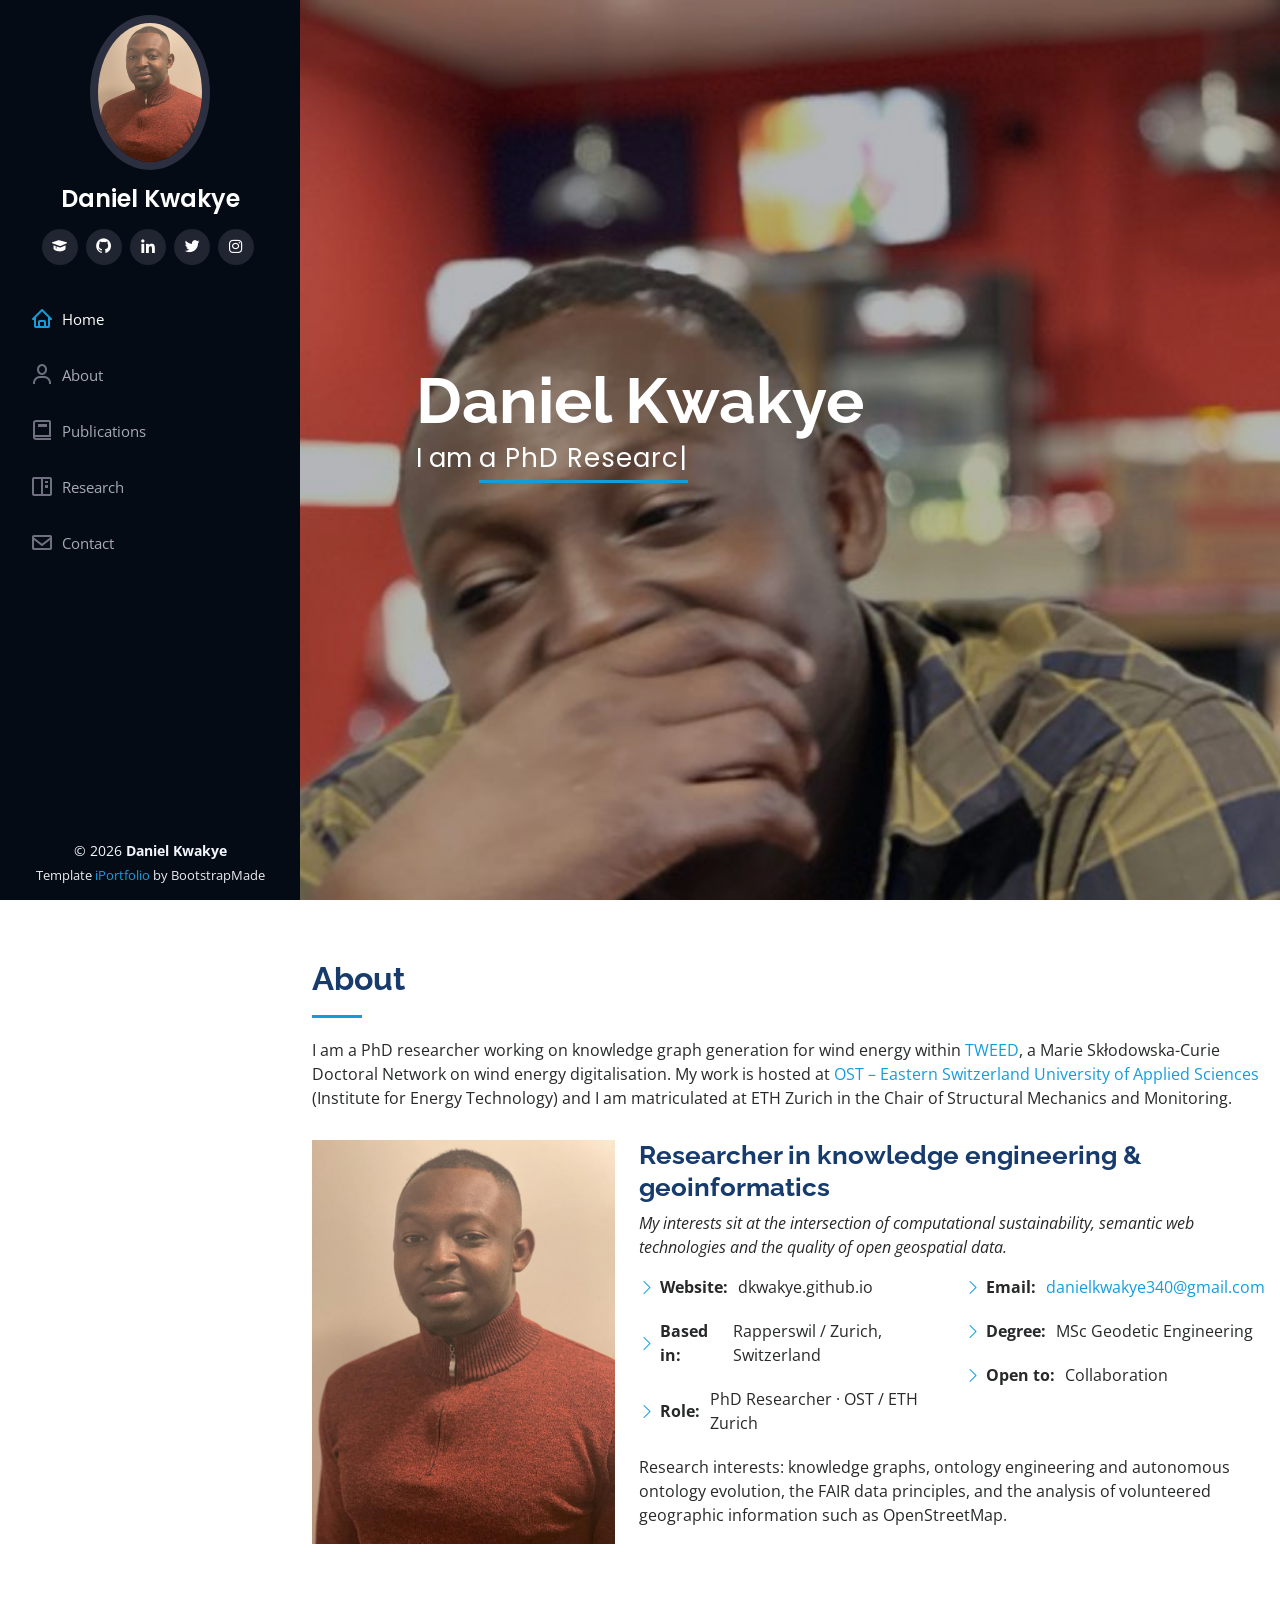
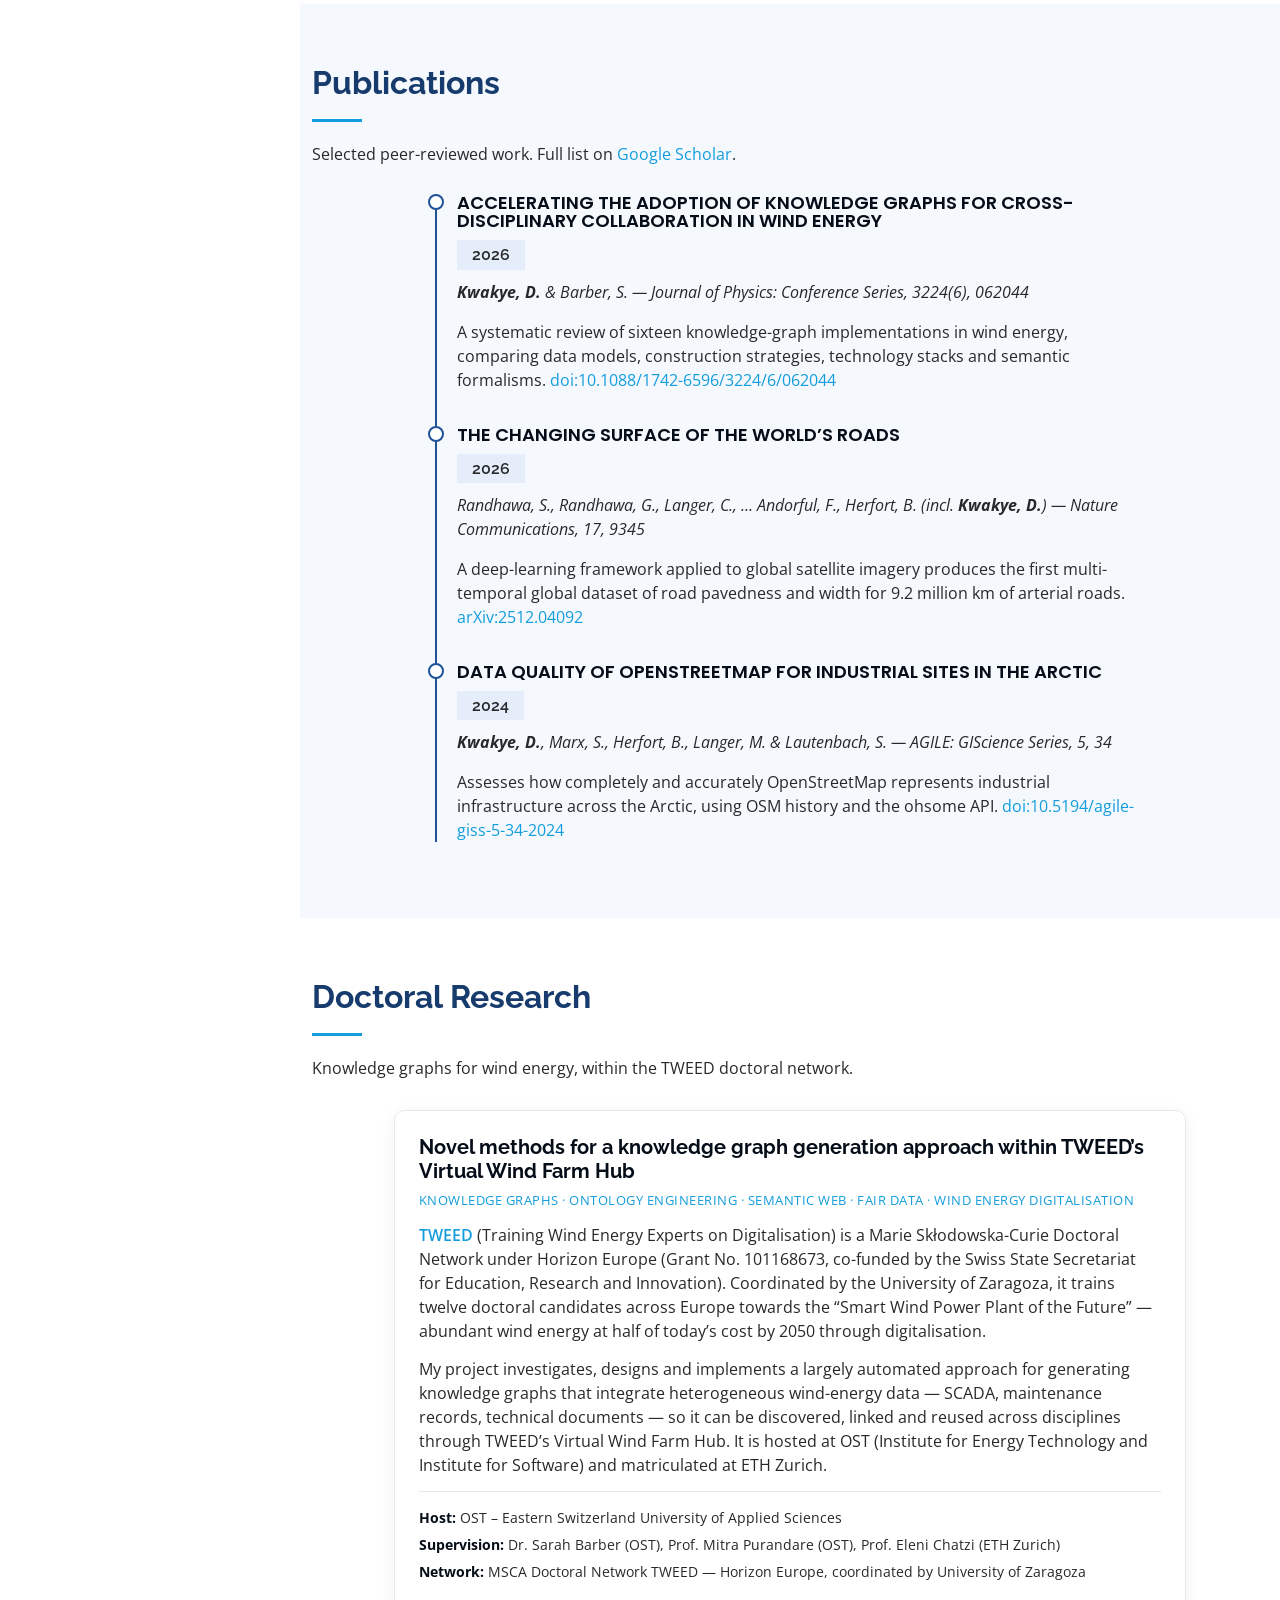
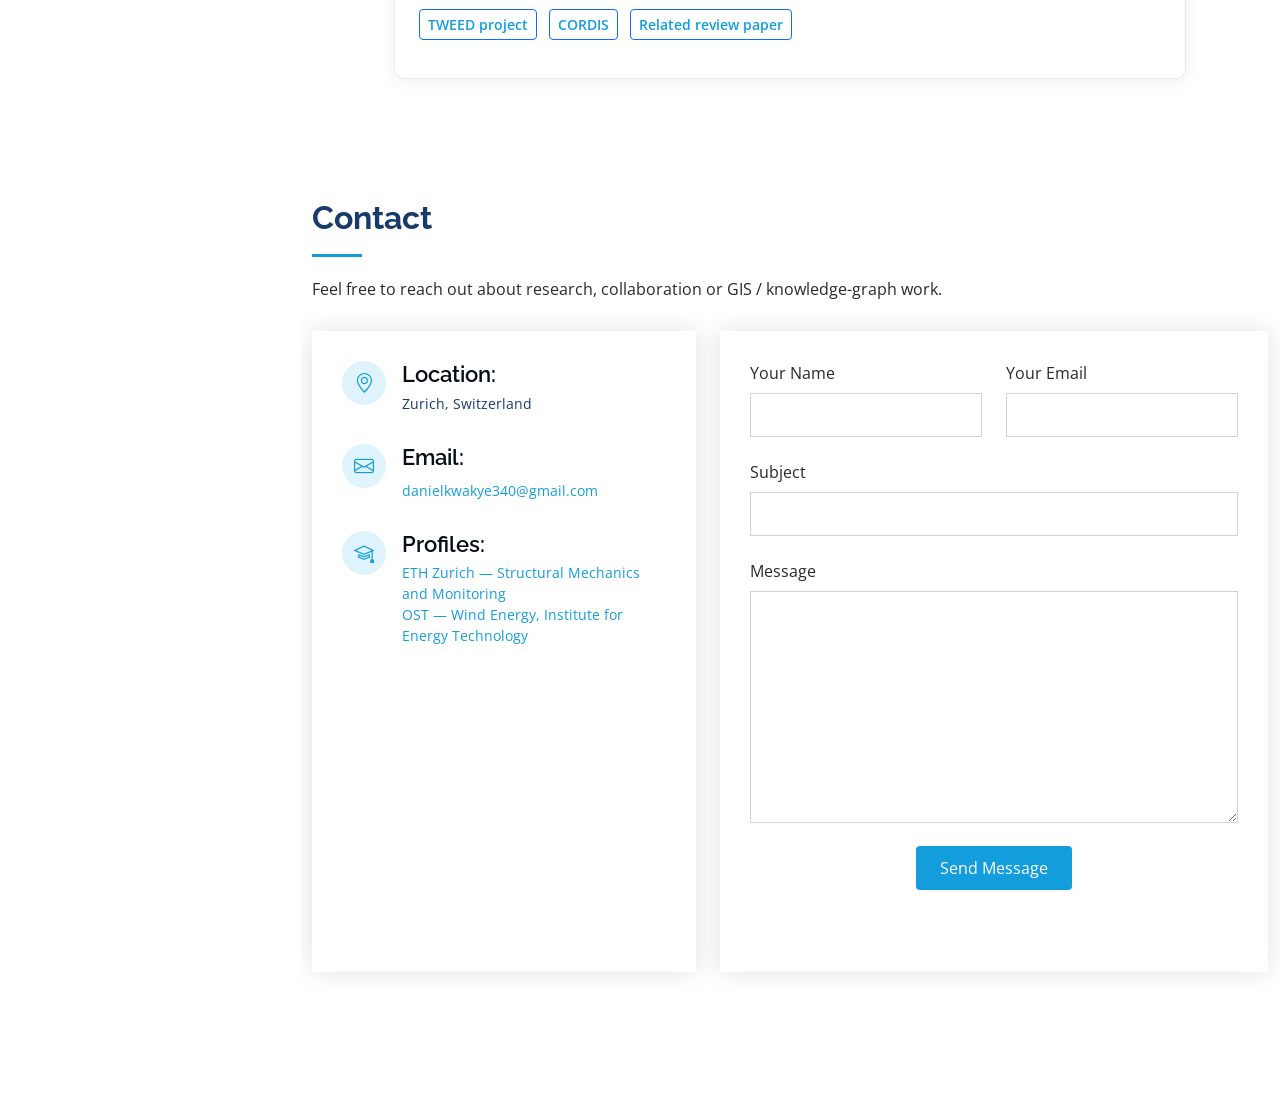
==== commit 5d24988b: "Wire up Formspree contact form (maeyjraq) Set the real form endpoint and add a _next redirect back t" ====
--- a/index.html
+++ b/index.html
@@ -345,9 +345,10 @@
           <div class="col-lg-7 mt-5 mt-lg-0 d-flex align-items-stretch">
             <!-- Contact form.
                  GitHub Pages cannot run PHP, so this posts to Formspree (https://formspree.io).
-                 TODO: create a free form and replace YOUR_FORM_ID below. -->
-            <form action="https://formspree.io/f/YOUR_FORM_ID" method="post" class="php-email-form">
+                 Form settings (recipient, spam filter, redirect) are managed at formspree.io. -->
+            <form action="https://formspree.io/f/maeyjraq" method="post" class="php-email-form">
               <input type="hidden" name="_subject" value="New message from dkwakye.github.io">
+              <input type="hidden" name="_next" value="https://dkwakye.github.io/#contact">
               <div class="row">
                 <div class="form-group col-md-6">
                   <label for="name">Your Name</label>
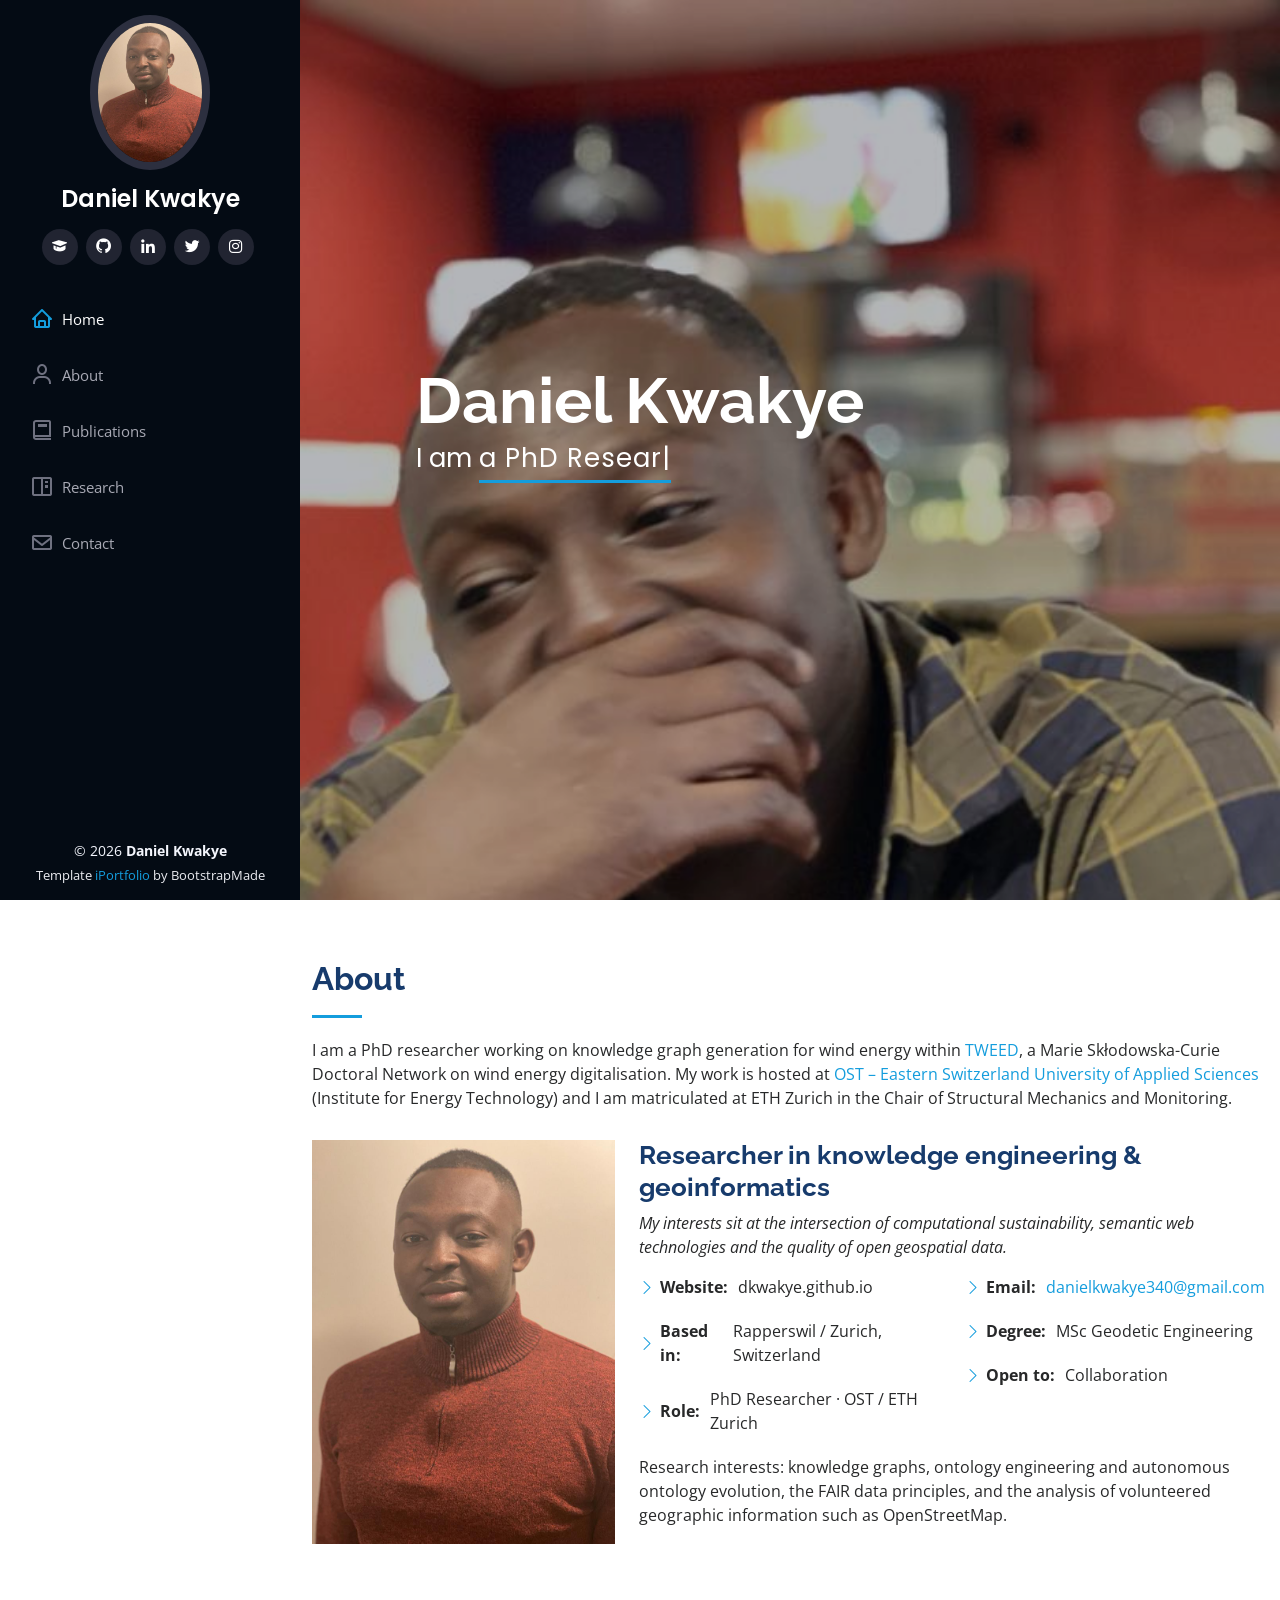
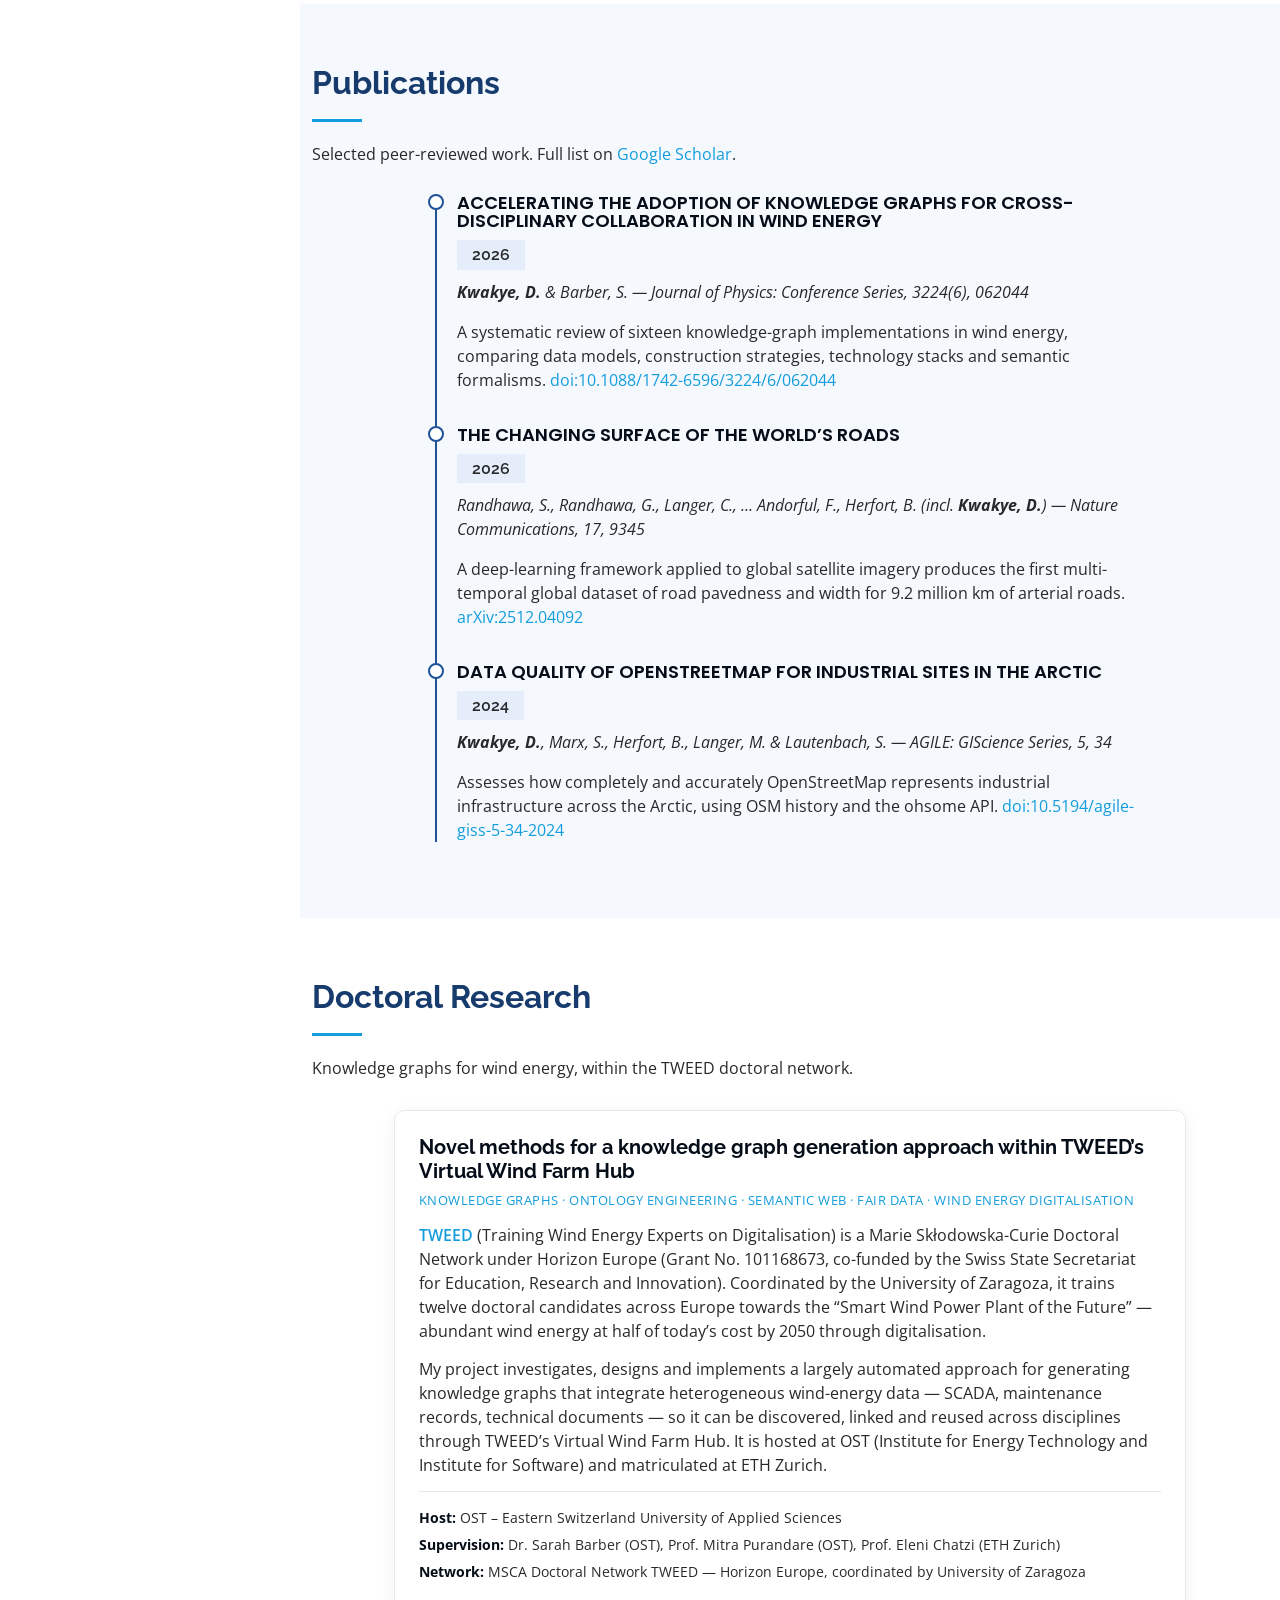
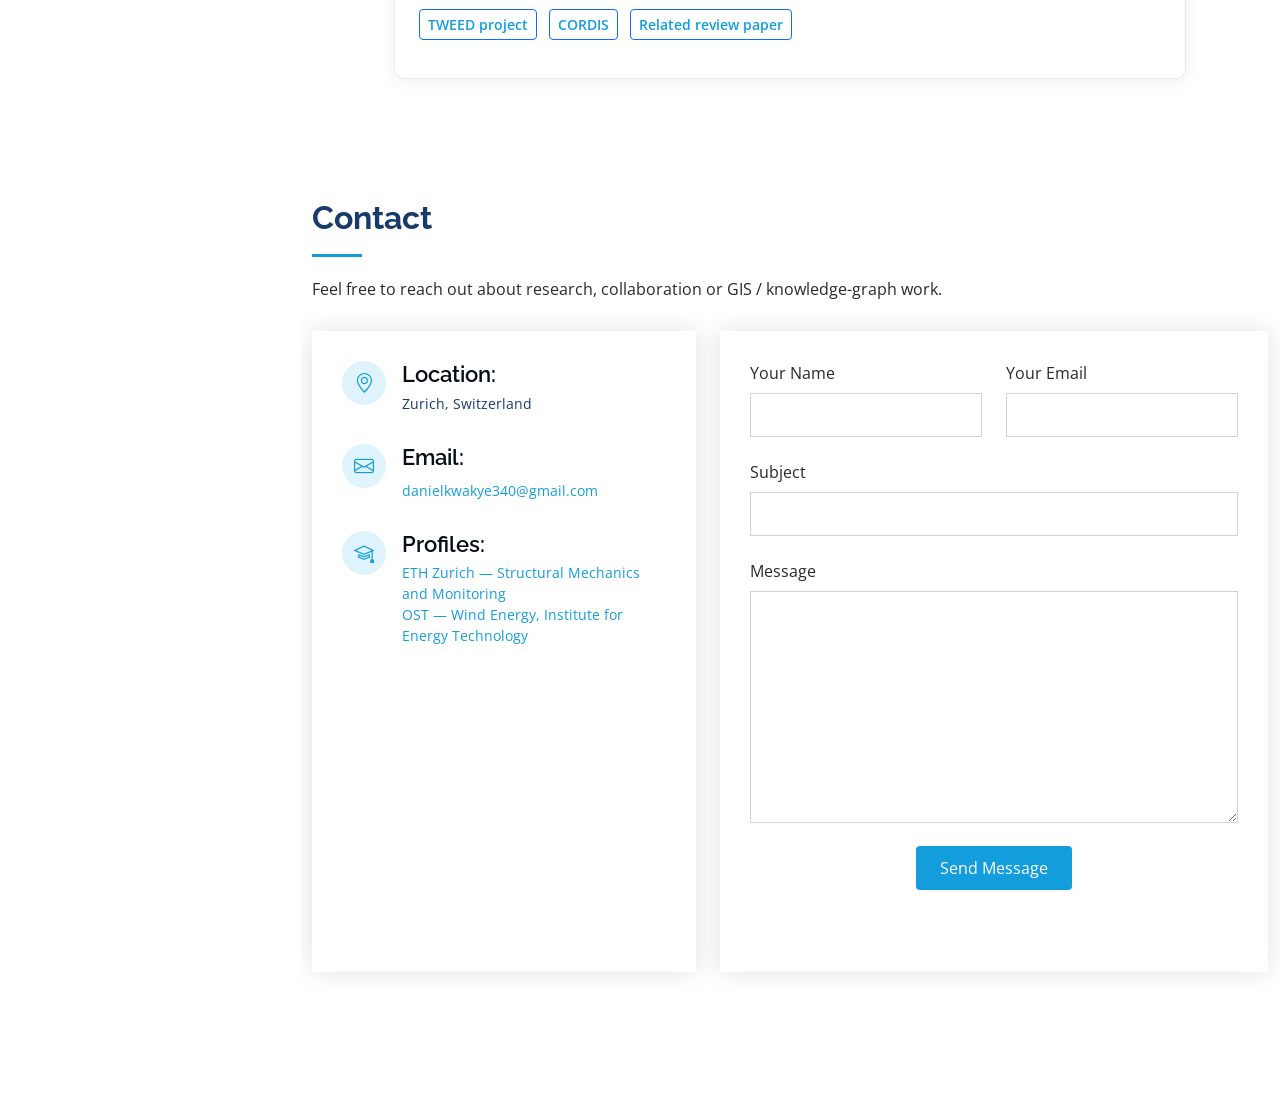
==== commit 36279797: "Remove AOS scroll animations AOS could leave a whole section at opacity:0 if its animation never tri" ====
--- a/index.html
+++ b/index.html
@@ -39,7 +39,6 @@
     rel="stylesheet">
 
   <!-- Vendor CSS Files -->
-  <link href="assets/vendor/aos/aos.css" rel="stylesheet">
   <link href="assets/vendor/bootstrap/css/bootstrap.min.css" rel="stylesheet">
   <link href="assets/vendor/bootstrap-icons/bootstrap-icons.css" rel="stylesheet">
   <link href="assets/vendor/boxicons/css/boxicons.min.css" rel="stylesheet">
@@ -130,7 +129,7 @@
 
   <!-- ======= Hero Section ======= -->
   <section id="hero" class="d-flex flex-column justify-content-center align-items-center">
-    <div class="hero-container" data-aos="fade-in">
+    <div class="hero-container">
       <h1>Daniel Kwakye</h1>
       <p>I am <span class="typed" data-typed-items="a PhD Researcher, a Knowledge Engineer, a GIS Engineer, a Developer"></span></p>
     </div>
@@ -155,10 +154,10 @@
         </div>
 
         <div class="row">
-          <div class="col-lg-4" data-aos="fade-right">
+          <div class="col-lg-4">
             <img src="assets/img/profile-img.jpeg" class="img-fluid" alt="Daniel Kwakye">
           </div>
-          <div class="col-lg-8 pt-4 pt-lg-0 content" data-aos="fade-left">
+          <div class="col-lg-8 pt-4 pt-lg-0 content">
             <h3>Researcher in knowledge engineering &amp; geoinformatics</h3>
             <p class="fst-italic">
               My interests sit at the intersection of computational sustainability, semantic web technologies and the
@@ -203,7 +202,7 @@
         </div>
 
         <div class="row">
-          <div class="col-lg-9 mx-auto" data-aos="fade-up">
+          <div class="col-lg-9 mx-auto">
 
             <div class="resume-item">
               <h4>Accelerating the Adoption of Knowledge Graphs for Cross-Disciplinary Collaboration in Wind Energy</h4>
@@ -254,7 +253,7 @@
           <p>Knowledge graphs for wind energy, within the TWEED doctoral network.</p>
         </div>
 
-        <div class="row" data-aos="fade-up">
+        <div class="row">
           <div class="col-lg-10 mx-auto">
             <article class="project-card">
               <h3>Novel methods for a knowledge graph generation approach within TWEED&rsquo;s Virtual Wind Farm Hub</h3>
@@ -306,7 +305,7 @@
           <p>Feel free to reach out about research, collaboration or GIS / knowledge-graph work.</p>
         </div>
 
-        <div class="row" data-aos="fade-in">
+        <div class="row">
 
           <div class="col-lg-5 d-flex align-items-stretch">
             <div class="info">
@@ -397,7 +396,6 @@
       class="bi bi-arrow-up-short"></i></a>
 
   <!-- Vendor JS Files -->
-  <script src="assets/vendor/aos/aos.js"></script>
   <script src="assets/vendor/bootstrap/js/bootstrap.bundle.min.js"></script>
   <script src="assets/vendor/typed.js/typed.min.js"></script>
 
